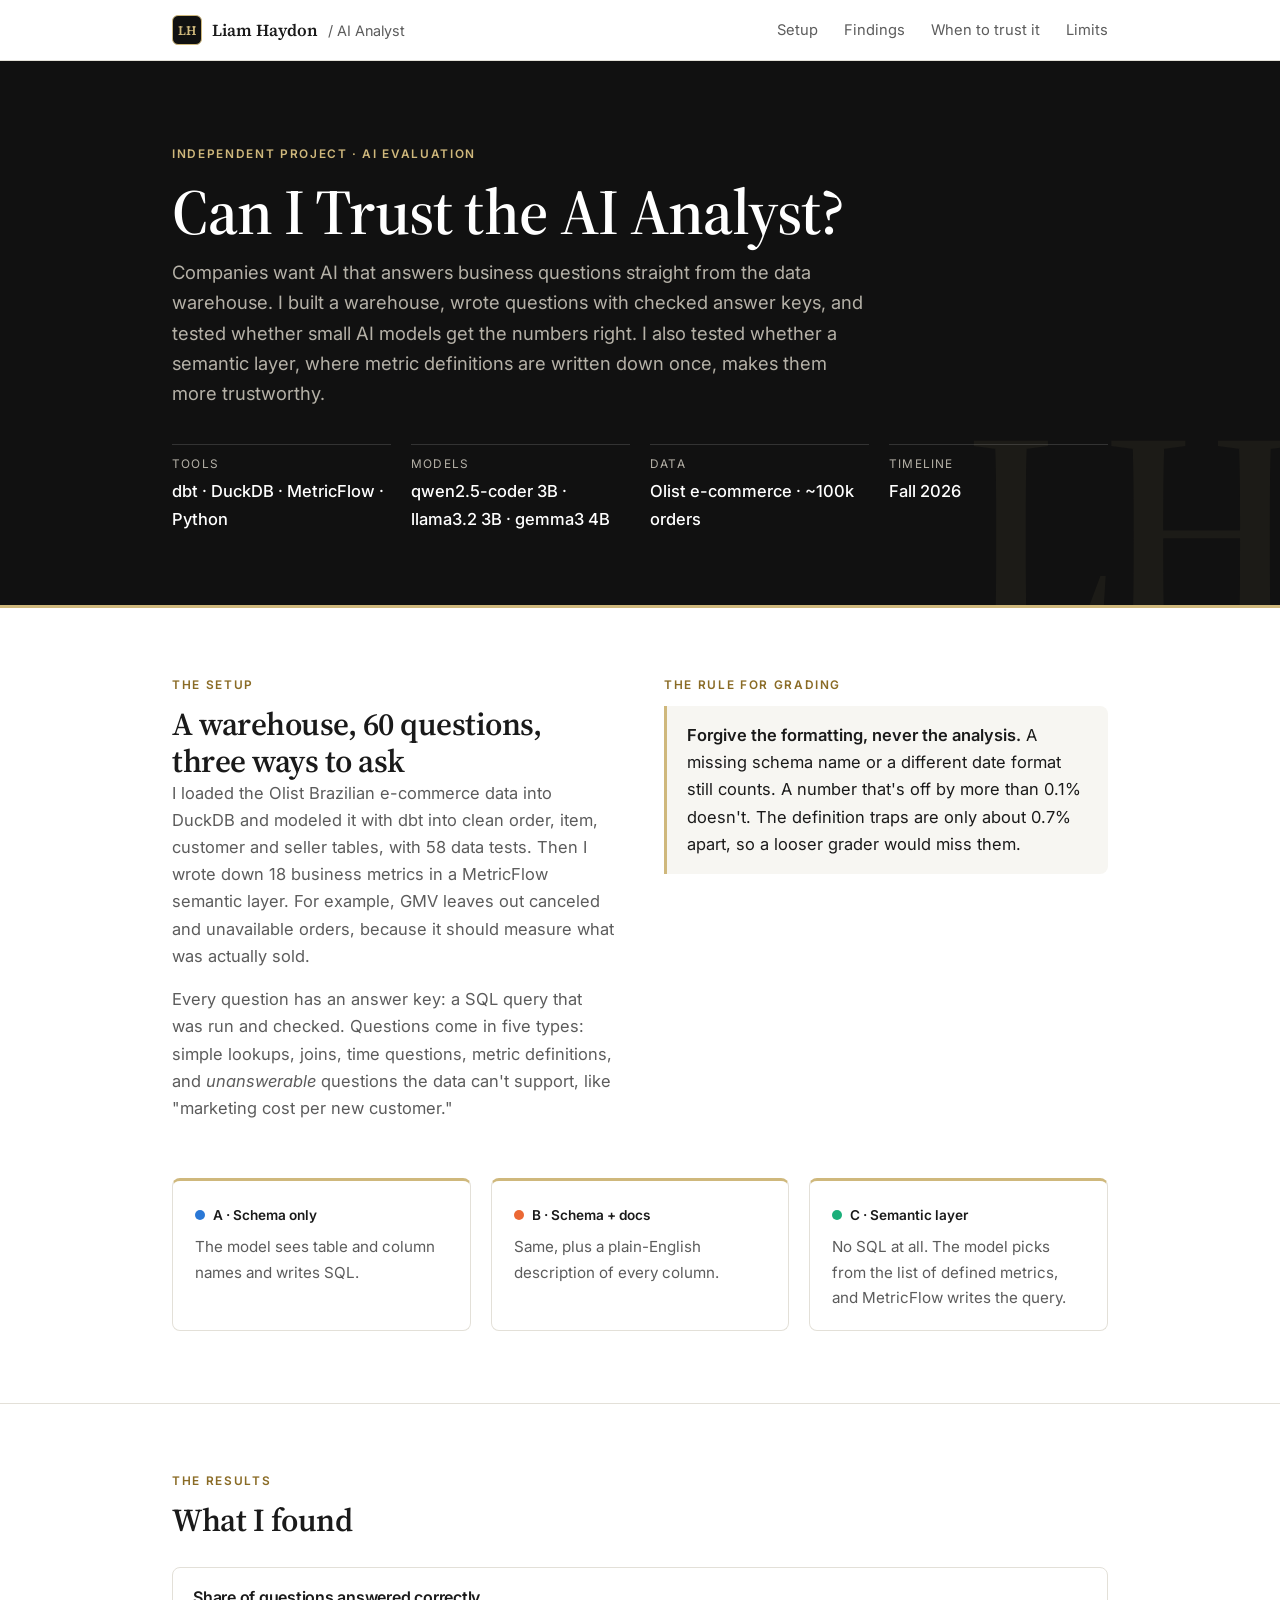
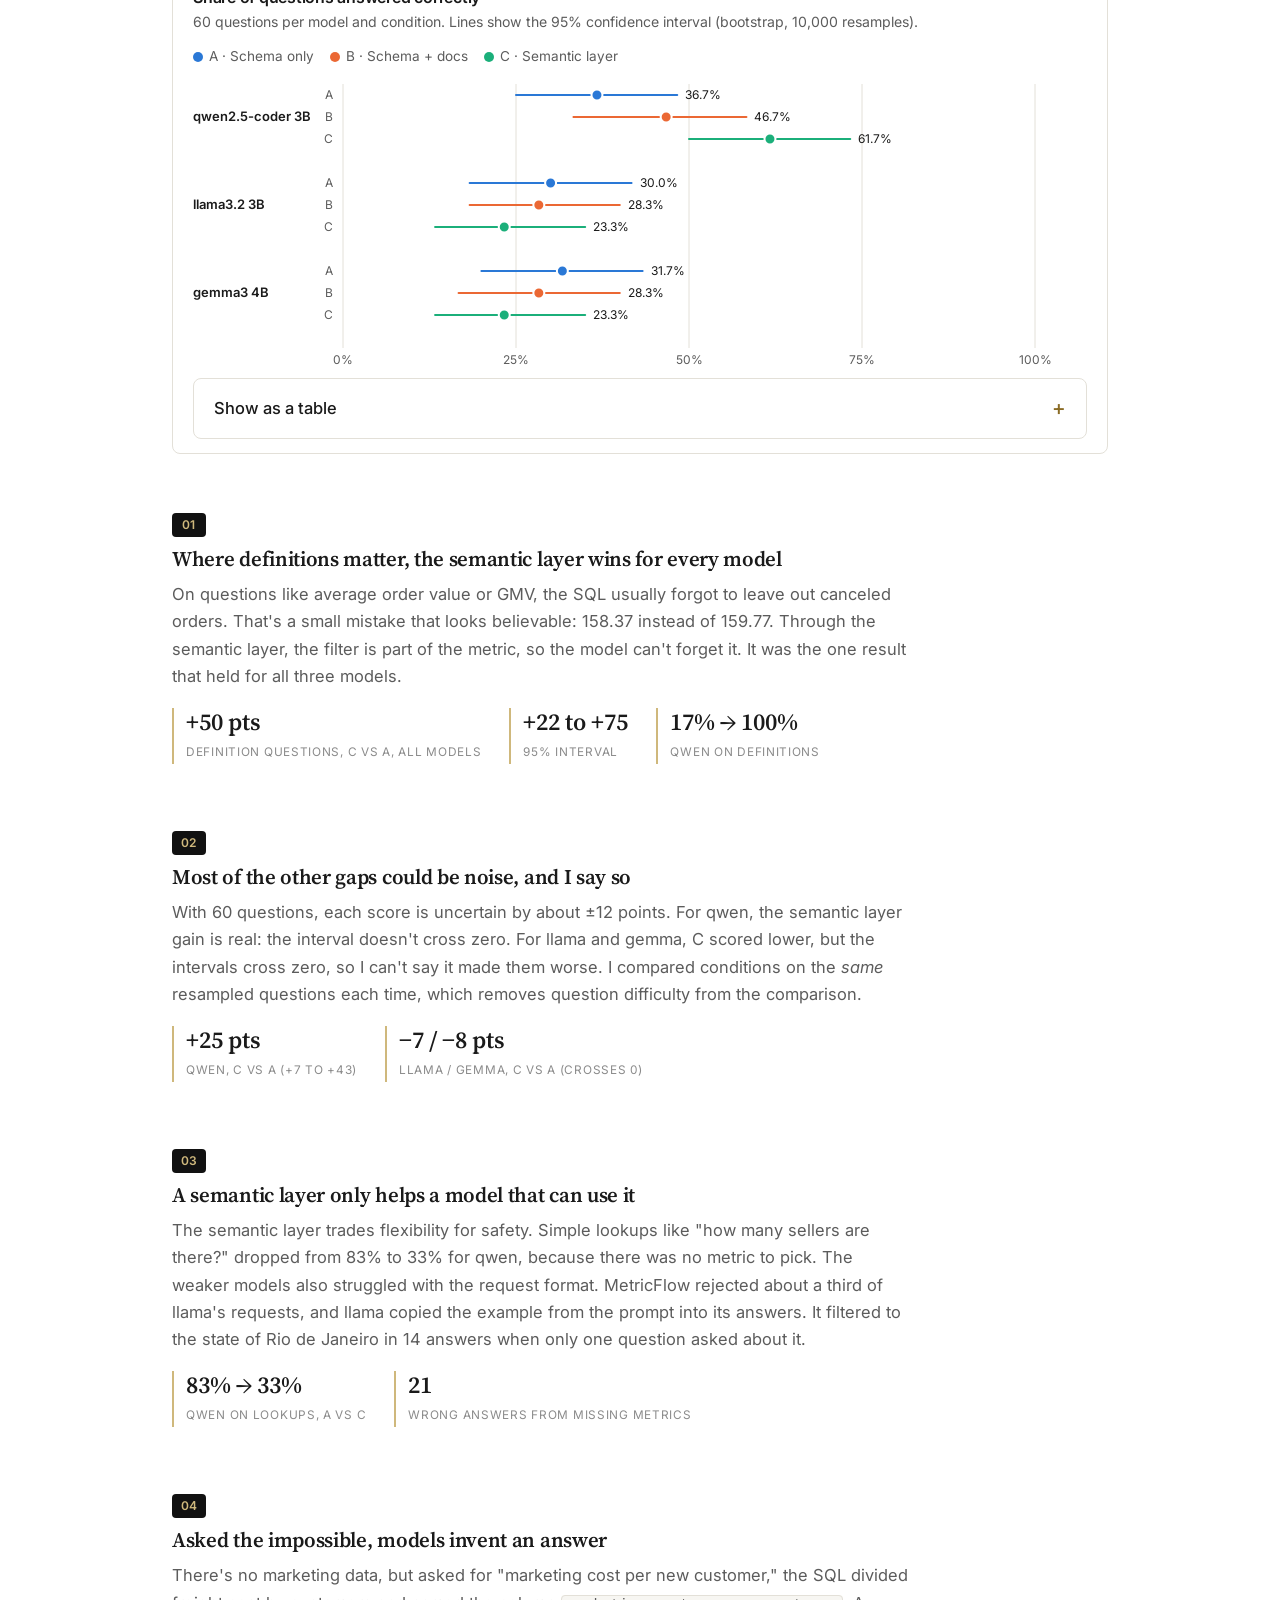
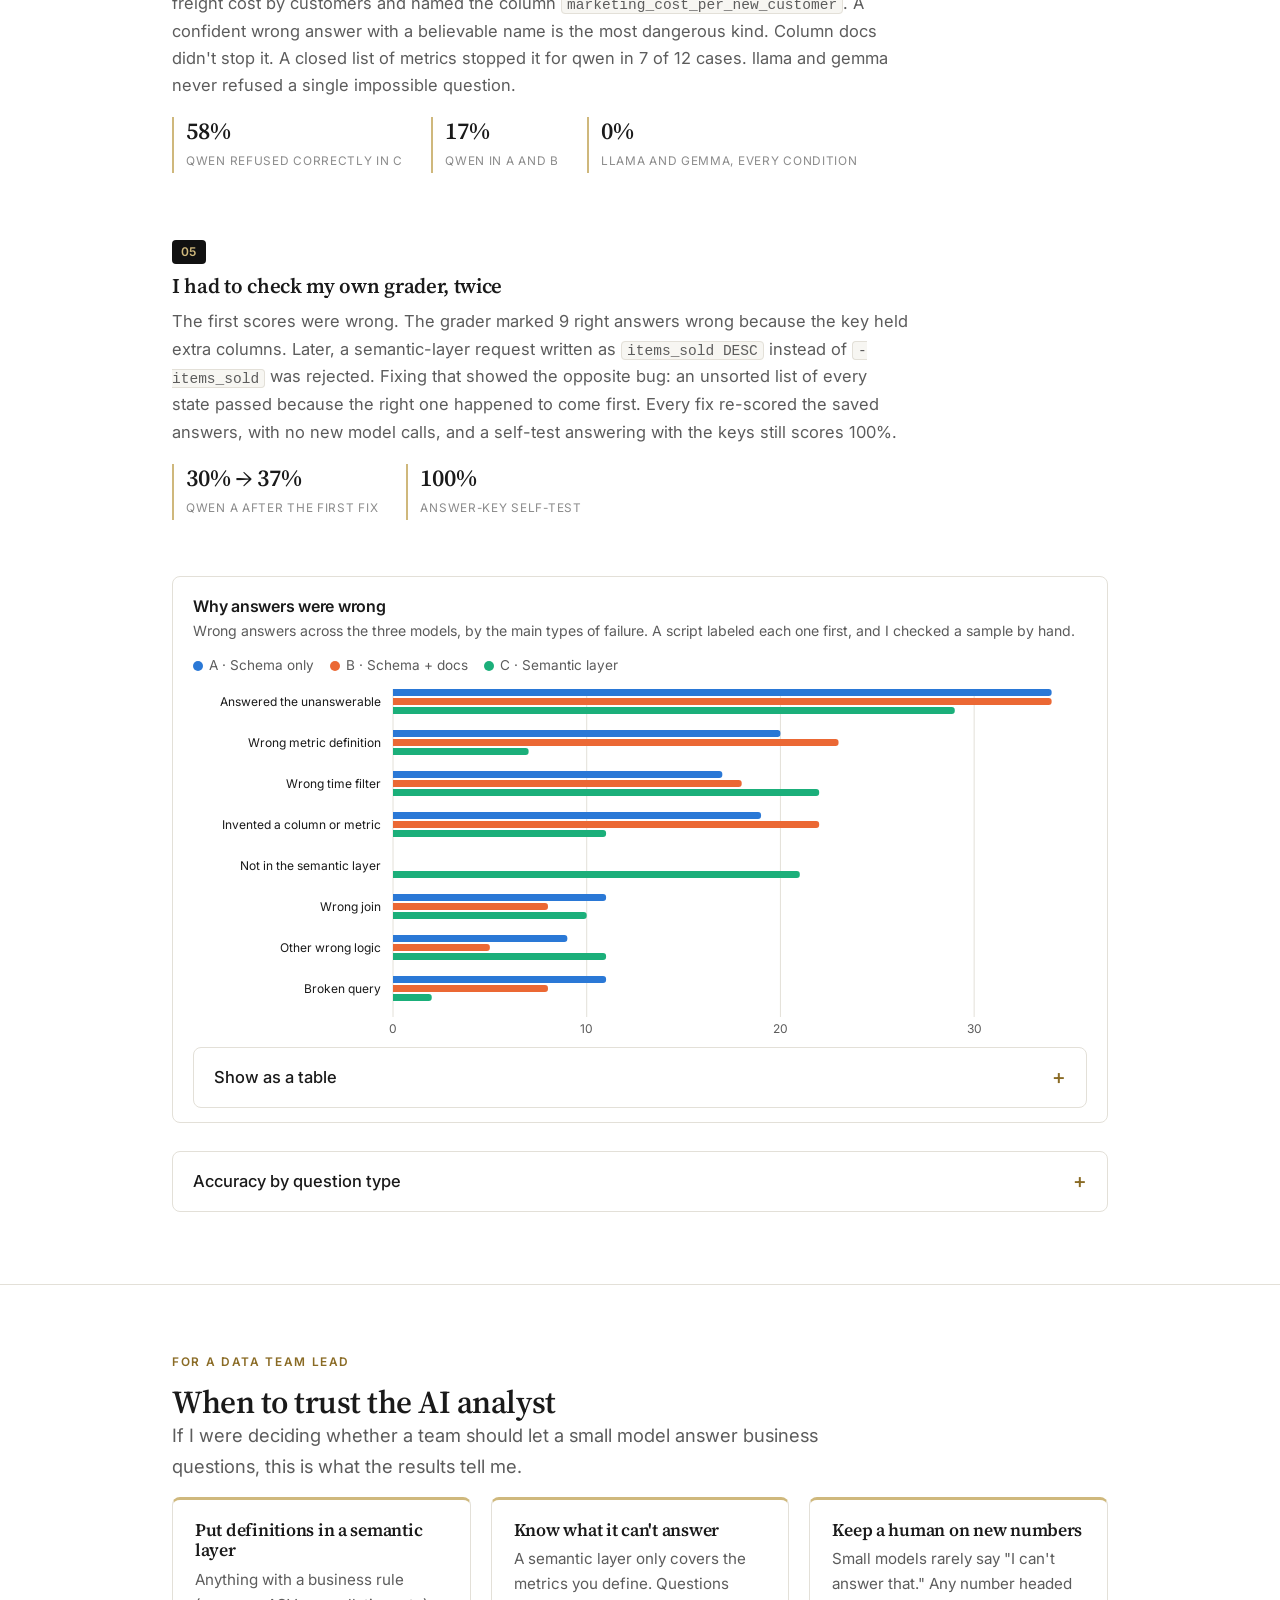
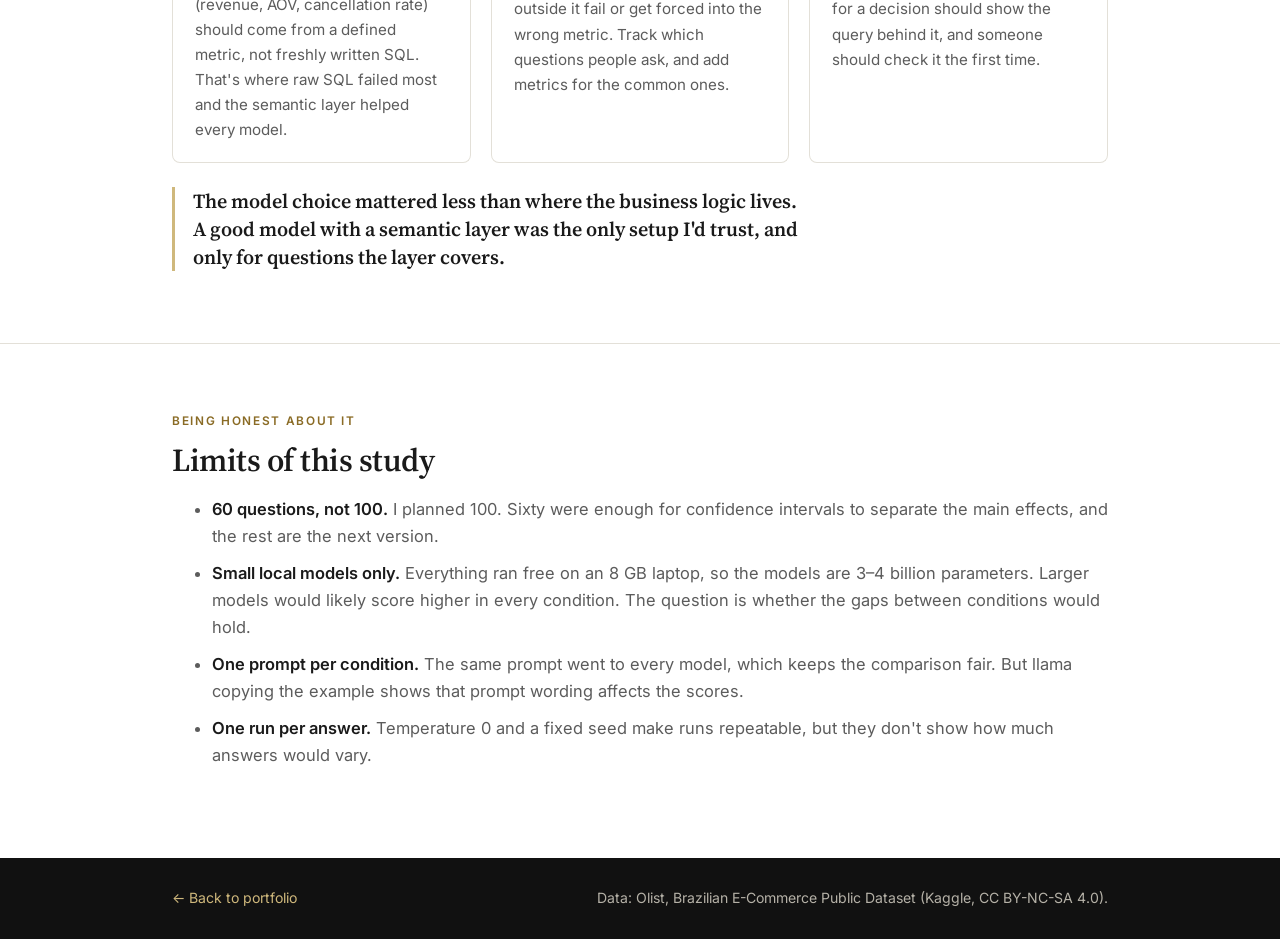
==== projects/ai-analyst-eval.html @ 42eec475 "Add AI analyst evaluation project page and homepage card Results page for the 'Can I Trust the AI An" ====
<!doctype html>
<html lang="en">
<head>
  <meta charset="utf-8">
  <meta name="viewport" content="width=device-width, initial-scale=1">
  <title>Can I Trust the AI Analyst? · Liam Haydon</title>
  <meta name="description" content="An evaluation of small AI models answering business questions with SQL, with and without a semantic layer, on a real e-commerce warehouse.">
  <link rel="preconnect" href="https://fonts.googleapis.com">
  <link rel="preconnect" href="https://fonts.gstatic.com" crossorigin>
  <link href="https://fonts.googleapis.com/css2?family=Inter:wght@400;500;600&family=Source+Serif+4:opsz,wght@8..60,600&display=swap" rel="stylesheet">
  <link rel="stylesheet" href="../assets/css/style.css?v=4">
  <style>
    /* Chart colors: one per condition, validated for colorblind separation in light and dark. */
    :root { --cA: #2a78d6; --cB: #eb6834; --cC: #1baf7a; --grid: #e3e0d8; }
    @media (prefers-color-scheme: dark) { :root:not([data-theme="light"]) { --cA: #3987e5; --cB: #d95926; --cC: #199e70; --grid: #2d2c29; } }
    :root[data-theme="dark"] { --cA: #3987e5; --cB: #d95926; --cC: #199e70; --grid: #2d2c29; }

    .conditions { display: grid; gap: 20px; margin-top: 8px; }
    @media (min-width: 760px) { .conditions { grid-template-columns: repeat(3, 1fr); } }
    .conditions .tag { display: inline-flex; align-items: center; gap: 8px; font-weight: 600; font-size: .85rem; margin-bottom: 8px; }
    .swatch { width: 10px; height: 10px; border-radius: 50%; display: inline-block; flex: none; }

    .chart-card { border: 1px solid var(--border); border-radius: var(--radius); padding: 20px 20px 14px; margin-top: 28px; position: relative; }
    .chart-card h3 { font-family: var(--sans); font-size: 1rem; font-weight: 600; margin-bottom: 4px; }
    .chart-card .sub { font-size: .88rem; color: var(--muted); margin: 0 0 12px; }
    .legend { display: flex; flex-wrap: wrap; gap: 16px; list-style: none; padding: 0; margin: 0 0 8px; font-size: .85rem; color: var(--muted); }
    .legend li { display: inline-flex; align-items: center; gap: 6px; }
    .chart svg { display: block; overflow: visible; max-width: 100%; }
    .chart text { font: 12px var(--sans); fill: var(--muted); }
    .chart .model { font-weight: 600; fill: var(--text); font-size: 13px; }
    .chart .val { fill: var(--text); font-size: 12px; }
    .tip {
      position: absolute; pointer-events: none; background: var(--band); color: var(--band-text);
      font-size: .82rem; padding: 8px 10px; border-radius: 6px; box-shadow: var(--shadow); opacity: 0;
      transition: opacity .1s ease; max-width: 240px; line-height: 1.4;
    }
    .tip b { color: var(--gold); font-weight: 600; }

    table.data { width: 100%; border-collapse: collapse; font-size: .9rem; margin: 6px 0 18px; }
    table.data th, table.data td { padding: 7px 8px; border-bottom: 1px solid var(--border); text-align: right; white-space: nowrap; }
    table.data th:first-child, table.data td:first-child { text-align: left; }
    table.data th { font-weight: 600; color: var(--muted); font-size: .78rem; text-transform: uppercase; letter-spacing: .06em; }
    .table-wrap { overflow-x: auto; }
    .hl { background: var(--accent-soft); font-weight: 600; }

    .quote { font: 600 1.25rem/1.4 var(--serif); color: var(--text); border-left: 3px solid var(--gold); padding-left: 18px; margin: 24px 0 0; max-width: 40rem; }
    .limits li { margin-bottom: .6rem; color: var(--muted); }
    .limits strong { color: var(--text); }
  </style>
</head>
<body>

<nav class="nav">
  <div class="container">
    <a class="brand" href="../index.html"><span class="mark">LH</span><span class="full">Liam Haydon</span><span class="muted"> / AI Analyst</span></a>
    <ul>
      <li class="hide-sm"><a class="link" href="#setup">Setup</a></li>
      <li><a class="link" href="#findings">Findings</a></li>
      <li><a class="link" href="#trust">When to trust it</a></li>
      <li class="hide-sm"><a class="link" href="#limits">Limits</a></li>
    </ul>
  </div>
</nav>

<header class="hero" data-mark="LH">
  <div class="container">
    <div class="eyebrow">Independent project · AI evaluation</div>
    <h1>Can I Trust the AI Analyst?</h1>
    <p class="lead">
      Companies want AI that answers business questions straight from the data warehouse. I built a warehouse,
      wrote questions with checked answer keys, and tested whether small AI models get the numbers right.
      I also tested whether a semantic layer, where metric definitions are written down once, makes them more trustworthy.
    </p>
    <dl class="meta">
      <div><dt>Tools</dt><dd>dbt · DuckDB · MetricFlow · Python</dd></div>
      <div><dt>Models</dt><dd>qwen2.5-coder 3B · llama3.2 3B · gemma3 4B</dd></div>
      <div><dt>Data</dt><dd>Olist e-commerce · ~100k orders</dd></div>
      <div><dt>Timeline</dt><dd>Fall 2026</dd></div>
    </dl>
  </div>
</header>

<section id="setup">
  <div class="container">
    <div class="split">
      <div>
        <div class="eyebrow">The setup</div>
        <h2>A warehouse, 60 questions, three ways to ask</h2>
        <p class="muted">
          I loaded the Olist Brazilian e-commerce data into DuckDB and modeled it with dbt into clean order, item, customer and seller tables,
          with 58 data tests. Then I wrote down 18 business metrics in a MetricFlow semantic layer. For example, GMV leaves out canceled
          and unavailable orders, because it should measure what was actually sold.
        </p>
        <p class="muted">
          Every question has an answer key: a SQL query that was run and checked. Questions come in five types: simple lookups, joins,
          time questions, metric definitions, and <em>unanswerable</em> questions the data can't support, like "marketing cost per new customer."
        </p>
      </div>
      <div>
        <div class="eyebrow">The rule for grading</div>
        <div class="scenario">
          <p><strong>Forgive the formatting, never the analysis.</strong> A missing schema name or a different date format still counts. A number that's off by more than 0.1% doesn't. The definition traps are only about 0.7% apart, so a looser grader would miss them.</p>
        </div>
      </div>
    </div>

    <div class="conditions" style="margin-top:40px">
      <div class="card"><div class="body">
        <span class="tag"><span class="swatch" style="background:var(--cA)"></span>A · Schema only</span>
        <p class="muted">The model sees table and column names and writes SQL.</p>
      </div></div>
      <div class="card"><div class="body">
        <span class="tag"><span class="swatch" style="background:var(--cB)"></span>B · Schema + docs</span>
        <p class="muted">Same, plus a plain-English description of every column.</p>
      </div></div>
      <div class="card"><div class="body">
        <span class="tag"><span class="swatch" style="background:var(--cC)"></span>C · Semantic layer</span>
        <p class="muted">No SQL at all. The model picks from the list of defined metrics, and MetricFlow writes the query.</p>
      </div></div>
    </div>
  </div>
</section>

<section id="findings">
  <div class="container">
    <div class="eyebrow">The results</div>
    <h2>What I found</h2>

    <div class="chart-card" id="acc-card">
      <h3>Share of questions answered correctly</h3>
      <p class="sub">60 questions per model and condition. Lines show the 95% confidence interval (bootstrap, 10,000 resamples).</p>
      <ul class="legend">
        <li><span class="swatch" style="background:var(--cA)"></span>A · Schema only</li>
        <li><span class="swatch" style="background:var(--cB)"></span>B · Schema + docs</li>
        <li><span class="swatch" style="background:var(--cC)"></span>C · Semantic layer</li>
      </ul>
      <div class="chart" id="acc-chart" role="img" aria-label="Accuracy with confidence intervals for three models and three conditions. qwen improves from 37% to 47% to 62%; llama and gemma score between 23% and 32% in every condition."></div>
      <div class="tip" id="tip"></div>
      <details class="code-card" style="margin-top:10px">
        <summary>Show as a table</summary>
        <div class="table-wrap">
          <table class="data">
            <thead><tr><th>Model</th><th>A · Schema</th><th>B · + Docs</th><th>C · Semantic</th></tr></thead>
            <tbody>
              <tr><td>qwen2.5-coder 3B</td><td>36.7% (25–48)</td><td>46.7% (33–58)</td><td>61.7% (50–73)</td></tr>
              <tr><td>llama3.2 3B</td><td>30.0% (18–42)</td><td>28.3% (18–40)</td><td>23.3% (13–35)</td></tr>
              <tr><td>gemma3 4B</td><td>31.7% (20–43)</td><td>28.3% (17–40)</td><td>23.3% (13–35)</td></tr>
            </tbody>
          </table>
        </div>
      </details>
    </div>

    <div class="findings" style="margin-top:56px">
      <article class="finding">
        <div>
          <span class="q-num">01</span>
          <h3>Where definitions matter, the semantic layer wins for every model</h3>
          <p>On questions like average order value or GMV, the SQL usually forgot to leave out canceled orders. That's a small mistake that looks believable: 158.37 instead of 159.77. Through the semantic layer, the filter is part of the metric, so the model can't forget it. It was the one result that held for all three models.</p>
          <div class="stat">
            <div><b>+50 pts</b><span>Definition questions, C vs A, all models</span></div>
            <div><b>+22 to +75</b><span>95% interval</span></div>
            <div><b>17% → 100%</b><span>qwen on definitions</span></div>
          </div>
        </div>
      </article>

      <article class="finding">
        <div>
          <span class="q-num">02</span>
          <h3>Most of the other gaps could be noise, and I say so</h3>
          <p>With 60 questions, each score is uncertain by about ±12 points. For qwen, the semantic layer gain is real: the interval doesn't cross zero. For llama and gemma, C scored lower, but the intervals cross zero, so I can't say it made them worse. I compared conditions on the <em>same</em> resampled questions each time, which removes question difficulty from the comparison.</p>
          <div class="stat">
            <div><b>+25 pts</b><span>qwen, C vs A (+7 to +43)</span></div>
            <div><b>−7 / −8 pts</b><span>llama / gemma, C vs A (crosses 0)</span></div>
          </div>
        </div>
      </article>

      <article class="finding">
        <div>
          <span class="q-num">03</span>
          <h3>A semantic layer only helps a model that can use it</h3>
          <p>The semantic layer trades flexibility for safety. Simple lookups like "how many sellers are there?" dropped from 83% to 33% for qwen, because there was no metric to pick. The weaker models also struggled with the request format. MetricFlow rejected about a third of llama's requests, and llama copied the example from the prompt into its answers. It filtered to the state of Rio de Janeiro in 14 answers when only one question asked about it.</p>
          <div class="stat">
            <div><b>83% → 33%</b><span>qwen on lookups, A vs C</span></div>
            <div><b>21</b><span>Wrong answers from missing metrics</span></div>
          </div>
        </div>
      </article>

      <article class="finding">
        <div>
          <span class="q-num">04</span>
          <h3>Asked the impossible, models invent an answer</h3>
          <p>There's no marketing data, but asked for "marketing cost per new customer," the SQL divided freight cost by customers and named the column <code>marketing_cost_per_new_customer</code>. A confident wrong answer with a believable name is the most dangerous kind. Column docs didn't stop it. A closed list of metrics stopped it for qwen in 7 of 12 cases. llama and gemma never refused a single impossible question.</p>
          <div class="stat">
            <div><b>58%</b><span>qwen refused correctly in C</span></div>
            <div><b>17%</b><span>qwen in A and B</span></div>
            <div><b>0%</b><span>llama and gemma, every condition</span></div>
          </div>
        </div>
      </article>

      <article class="finding">
        <div>
          <span class="q-num">05</span>
          <h3>I had to check my own grader, twice</h3>
          <p>The first scores were wrong. The grader marked 9 right answers wrong because the key held extra columns. Later, a semantic-layer request written as <code>items_sold DESC</code> instead of <code>-items_sold</code> was rejected. Fixing that showed the opposite bug: an unsorted list of every state passed because the right one happened to come first. Every fix re-scored the saved answers, with no new model calls, and a self-test answering with the keys still scores 100%.</p>
          <div class="stat">
            <div><b>30% → 37%</b><span>qwen A after the first fix</span></div>
            <div><b>100%</b><span>Answer-key self-test</span></div>
          </div>
        </div>
      </article>
    </div>

    <div class="chart-card" id="fail-card" style="margin-top:56px">
      <h3>Why answers were wrong</h3>
      <p class="sub">Wrong answers across the three models, by the main types of failure. A script labeled each one first, and I checked a sample by hand.</p>
      <ul class="legend">
        <li><span class="swatch" style="background:var(--cA)"></span>A · Schema only</li>
        <li><span class="swatch" style="background:var(--cB)"></span>B · Schema + docs</li>
        <li><span class="swatch" style="background:var(--cC)"></span>C · Semantic layer</li>
      </ul>
      <div class="chart" id="fail-chart" role="img" aria-label="Wrong answers by failure type. SQL conditions fail most on wrong metric definitions and invented column names; the semantic layer fails on missing metrics and time filters."></div>
      <details class="code-card" style="margin-top:10px">
        <summary>Show as a table</summary>
        <div class="table-wrap"><table class="data" id="fail-table"></table></div>
      </details>
    </div>

    <details class="code-card" style="margin-top:28px">
      <summary>Accuracy by question type</summary>
      <div class="table-wrap">
        <table class="data">
          <thead><tr><th>Type (12 each)</th><th>qwen A / B / C</th><th>llama A / B / C</th><th>gemma A / B / C</th></tr></thead>
          <tbody>
            <tr><td>Definition</td><td class="hl">17 / 25 / 100</td><td class="hl">33 / 25 / 58</td><td class="hl">17 / 8 / 58</td></tr>
            <tr><td>Join</td><td>25 / 42 / 67</td><td>25 / 17 / 8</td><td>33 / 33 / 17</td></tr>
            <tr><td>Lookup</td><td>83 / 100 / 33</td><td>58 / 67 / 17</td><td>75 / 67 / 25</td></tr>
            <tr><td>Time</td><td>42 / 50 / 50</td><td>33 / 33 / 33</td><td>33 / 33 / 17</td></tr>
            <tr><td>Unanswerable</td><td>17 / 17 / 58</td><td>0 / 0 / 0</td><td>0 / 0 / 0</td></tr>
          </tbody>
        </table>
      </div>
      <p class="muted" style="font-size:.88rem">Percent correct. With 12 questions per cell, single cells are rough; read them for patterns, not exact values.</p>
    </details>
  </div>
</section>

<section id="trust">
  <div class="container">
    <div class="eyebrow">For a data team lead</div>
    <h2>When to trust the AI analyst</h2>
    <p class="lead">If I were deciding whether a team should let a small model answer business questions, this is what the results tell me.</p>
    <div class="verdict">
      <div class="card"><div class="body">
        <h3>Put definitions in a semantic layer</h3>
        <p class="muted">Anything with a business rule (revenue, AOV, cancellation rate) should come from a defined metric, not freshly written SQL. That's where raw SQL failed most and the semantic layer helped every model.</p>
      </div></div>
      <div class="card"><div class="body">
        <h3>Know what it can't answer</h3>
        <p class="muted">A semantic layer only covers the metrics you define. Questions outside it fail or get forced into the wrong metric. Track which questions people ask, and add metrics for the common ones.</p>
      </div></div>
      <div class="card"><div class="body">
        <h3>Keep a human on new numbers</h3>
        <p class="muted">Small models rarely say "I can't answer that." Any number headed for a decision should show the query behind it, and someone should check it the first time.</p>
      </div></div>
    </div>
    <p class="quote">The model choice mattered less than where the business logic lives. A good model with a semantic layer was the only setup I'd trust, and only for questions the layer covers.</p>
  </div>
</section>

<section id="limits">
  <div class="container">
    <div class="eyebrow">Being honest about it</div>
    <h2>Limits of this study</h2>
    <ul class="limits">
      <li><strong>60 questions, not 100.</strong> I planned 100. Sixty were enough for confidence intervals to separate the main effects, and the rest are the next version.</li>
      <li><strong>Small local models only.</strong> Everything ran free on an 8 GB laptop, so the models are 3–4 billion parameters. Larger models would likely score higher in every condition. The question is whether the gaps between conditions would hold.</li>
      <li><strong>One prompt per condition.</strong> The same prompt went to every model, which keeps the comparison fair. But llama copying the example shows that prompt wording affects the scores.</li>
      <li><strong>One run per answer.</strong> Temperature 0 and a fixed seed make runs repeatable, but they don't show how much answers would vary.</li>
    </ul>
  </div>
</section>

<footer>
  <div class="container">
    <a href="../index.html">← Back to portfolio</a>
    <span>Data: Olist, Brazilian E-Commerce Public Dataset (Kaggle, CC BY-NC-SA 4.0).</span>
  </div>
</footer>

<script>
(function () {
  var COND = ["A", "B", "C"];
  var NAMES = { A: "A · Schema only", B: "B · Schema + docs", C: "C · Semantic layer" };
  var COLOR = { A: "var(--cA)", B: "var(--cB)", C: "var(--cC)" };
  var NS = "http://www.w3.org/2000/svg";
  var tip = document.getElementById("tip");

  function el(name, attrs, parent, text) {
    var e = document.createElementNS(NS, name);
    for (var k in attrs) e.setAttribute(k, attrs[k]);
    if (text != null) e.textContent = text;
    if (parent) parent.appendChild(e);
    return e;
  }
  function showTip(card, evt, html) {
    var r = card.getBoundingClientRect();
    tip.innerHTML = html;
    if (tip.parentNode !== card) card.appendChild(tip);
    var x = evt.clientX - r.left + 14, y = evt.clientY - r.top + 14;
    tip.style.left = Math.min(x, r.width - 250) + "px";
    tip.style.top = y + "px";
    tip.style.opacity = 1;
  }
  function hideTip() { tip.style.opacity = 0; }

  // ---------- Accuracy with confidence intervals ----------
  var acc = [
    { model: "qwen2.5-coder 3B", A: [36.7, 25.0, 48.3, 22], B: [46.7, 33.3, 58.3, 28], C: [61.7, 50.0, 73.3, 37] },
    { model: "llama3.2 3B",      A: [30.0, 18.3, 41.7, 18], B: [28.3, 18.3, 40.0, 17], C: [23.3, 13.3, 35.0, 14] },
    { model: "gemma3 4B",        A: [31.7, 20.0, 43.3, 19], B: [28.3, 16.7, 40.0, 17], C: [23.3, 13.3, 35.0, 14] }
  ];
  // ---------- Failure types (all three models) ----------
  var fail = [
    ["Answered the unanswerable", 34, 34, 29],
    ["Wrong metric definition", 20, 23, 7],
    ["Wrong time filter", 17, 18, 22],
    ["Invented a column or metric", 19, 22, 11],
    ["Not in the semantic layer", 0, 0, 21],
    ["Wrong join", 11, 8, 10],
    ["Other wrong logic", 9, 5, 11],
    ["Broken query", 11, 8, 2]
  ];

  // Charts are drawn at the real container width, so text stays readable on a phone.
  function drawAcc() {
    var card = document.getElementById("acc-card"), box = document.getElementById("acc-chart");
    box.innerHTML = "";
    var W = Math.max(280, box.clientWidth), narrow = W < 560;
    var L = narrow ? 22 : 150, R = 52, rowH = 22, head = narrow ? 22 : 0, groupGap = narrow ? 14 : 22, top = 8;
    var H = top + acc.length * (head + 3 * rowH + groupGap) + 20;
    var svg = el("svg", { viewBox: "0 0 " + W + " " + H, width: W, height: H }, box);
    var x = function (v) { return L + (W - L - R) * v / 100; };
    [0, 25, 50, 75, 100].forEach(function (t) {
      el("line", { x1: x(t), x2: x(t), y1: top, y2: H - 20, stroke: "var(--grid)", "stroke-width": 1 }, svg);
      el("text", { x: x(t), y: H - 4, "text-anchor": "middle" }, svg, t + "%");
    });
    acc.forEach(function (g, gi) {
      var y0 = top + gi * (head + 3 * rowH + groupGap);
      if (narrow) el("text", { x: 0, y: y0 + 14, class: "model" }, svg, g.model);
      else el("text", { x: 0, y: y0 + rowH * 1.5 + 4, class: "model" }, svg, g.model);
      COND.forEach(function (c, ci) {
        var d = g[c], y = y0 + head + ci * rowH + rowH / 2;
        el("text", { x: L - 10, y: y + 4, "text-anchor": "end" }, svg, c);
        el("line", { x1: x(d[1]), x2: x(d[2]), y1: y, y2: y, stroke: COLOR[c], "stroke-width": 2, "stroke-linecap": "round" }, svg);
        el("circle", { cx: x(d[0]), cy: y, r: 5.5, fill: COLOR[c], stroke: "var(--bg)", "stroke-width": 2 }, svg);
        el("text", { x: x(d[2]) + 8, y: y + 4, class: "val" }, svg, d[0].toFixed(1) + "%");
        var hit = el("rect", { x: 0, y: y - rowH / 2, width: W, height: rowH, fill: "transparent" }, svg);
        hit.addEventListener("mousemove", function (e) {
          showTip(card, e, "<b>" + g.model + "</b><br>" + NAMES[c] + "<br>" + d[3] + " of 60 correct · " + d[0].toFixed(1) +
            "%<br>95% interval " + d[1].toFixed(1) + "–" + d[2].toFixed(1) + "%");
        });
        hit.addEventListener("mouseleave", hideTip);
      });
    });
  }

  function drawFail() {
    var card = document.getElementById("fail-card"), box = document.getElementById("fail-chart");
    box.innerHTML = "";
    var W = Math.max(280, box.clientWidth), narrow = W < 560;
    var L = narrow ? 0 : 200, R = 16, bar = 7, gap = 2, head = narrow ? 20 : 0, groupGap = 16, top = 4, max = 35;
    var groupH = 3 * bar + 2 * gap;
    var H = top + fail.length * (head + groupH + groupGap) + 20;
    var svg = el("svg", { viewBox: "0 0 " + W + " " + H, width: W, height: H }, box);
    var x = function (v) { return L + (W - L - R) * v / max; };
    [0, 10, 20, 30].forEach(function (t) {
      el("line", { x1: x(t), x2: x(t), y1: top + head, y2: H - 20, stroke: "var(--grid)", "stroke-width": 1 }, svg);
      el("text", { x: x(t), y: H - 4, "text-anchor": t === 0 && narrow ? "start" : "middle" }, svg, t);
    });
    fail.forEach(function (f, i) {
      var y0 = top + i * (head + groupH + groupGap);
      if (narrow) el("text", { x: 0, y: y0 + 13, class: "val" }, svg, f[0]);
      else el("text", { x: L - 12, y: y0 + groupH / 2 + 4, "text-anchor": "end", class: "val" }, svg, f[0]);
      COND.forEach(function (c, ci) {
        var v = f[ci + 1], y = y0 + head + ci * (bar + gap);
        if (v > 0) {
          var w = Math.max(x(v) - L, 3);
          el("path", { d: "M" + L + "," + y + "h" + (w - 3) + "a3,3 0 0 1 3,3v" + (bar - 6) + "a3,3 0 0 1 -3,3h-" + (w - 3) + "z", fill: COLOR[c] }, svg);
        }
        var hit = el("rect", { x: L, y: y - 1, width: W - L - R, height: bar + 2, fill: "transparent" }, svg);
        hit.addEventListener("mousemove", function (e) {
          showTip(card, e, "<b>" + f[0] + "</b><br>" + NAMES[c] + ": " + v + " wrong answers");
        });
        hit.addEventListener("mouseleave", hideTip);
      });
    });
  }

  drawAcc(); drawFail();
  var lastW = window.innerWidth;
  window.addEventListener("resize", function () {
    if (window.innerWidth === lastW) return;
    lastW = window.innerWidth; drawAcc(); drawFail();
  });

  (function () {
    var t = document.getElementById("fail-table");
    t.innerHTML = "<thead><tr><th>Failure type</th><th>A</th><th>B</th><th>C</th></tr></thead><tbody>" +
      fail.map(function (f) { return "<tr><td>" + f[0] + "</td><td>" + f[1] + "</td><td>" + f[2] + "</td><td>" + f[3] + "</td></tr>"; }).join("") +
      "</tbody>";
  })();
})();
</script>
</body>
</html>
---- assets/css/style.css ----
/* ==========================================================================
   Liam Haydon · Portfolio
   Professional and minimal, with black bands and CU gold accents.
   ========================================================================== */

/* ---------- Tokens ---------- */
:root {
  --bg: #ffffff;
  --surface: #f7f6f2;
  --text: #1a1a1a;
  --muted: #5c5c5c;
  --faint: #8b8b8b;
  --border: #e3e0d8;
  --accent: #8a6b25;          /* CU gold, darkened for text on white */
  --gold: #cfb87c;            /* true CU gold, for use on black */
  --accent-soft: #f4eedd;
  --band: #111111;            /* black hero / contact / footer */
  --band-text: #f5f3ee;
  --band-muted: #b5b1a7;
  --band-line: rgba(255, 255, 255, .14);
  --code-bg: #16181d;
  --shadow: 0 10px 30px -12px rgba(0, 0, 0, .18);
  --serif: "Source Serif 4", Georgia, "Times New Roman", serif;
  --sans: "Inter", system-ui, -apple-system, "Segoe UI", sans-serif;
  --mono: ui-monospace, SFMono-Regular, Menlo, Consolas, monospace;
  --max: 1000px;
  --radius: 8px;
}
@media (prefers-color-scheme: dark) {
  :root:not([data-theme="light"]) {
    --bg: #141414;
    --surface: #1c1c1c;
    --text: #ebe8e1;
    --muted: #a8a49c;
    --faint: #7d7a74;
    --border: #2d2c29;
    --accent: #cfb87c;
    --accent-soft: #2a2518;
    --band: #0a0a0a;
    --code-bg: #0d0e11;
    --shadow: 0 10px 30px -12px rgba(0, 0, 0, .6);
  }
}
:root[data-theme="dark"] {
  --bg: #141414;
  --surface: #1c1c1c;
  --text: #ebe8e1;
  --muted: #a8a49c;
  --faint: #7d7a74;
  --border: #2d2c29;
  --accent: #cfb87c;
  --accent-soft: #2a2518;
  --band: #0a0a0a;
  --code-bg: #0d0e11;
  --shadow: 0 10px 30px -12px rgba(0, 0, 0, .6);
}

/* ---------- Base ---------- */
*, *::before, *::after { box-sizing: border-box; }
html { scroll-behavior: smooth; }
@media (prefers-reduced-motion: reduce) { html { scroll-behavior: auto; } * { transition: none !important; } }
body {
  margin: 0;
  background: var(--bg);
  color: var(--text);
  font: 400 16.5px/1.65 var(--sans);
  -webkit-font-smoothing: antialiased;
}
img { max-width: 100%; height: auto; display: block; }
a { color: var(--accent); text-decoration: none; }
a:hover { text-decoration: underline; text-underline-offset: 3px; }
h1, h2, h3 { font-family: var(--serif); font-weight: 600; color: var(--text); line-height: 1.15; letter-spacing: -0.015em; margin: 0; }
h1 { font-size: clamp(2.6rem, 7vw, 4rem); }
h2 { font-size: clamp(1.6rem, 3vw, 2rem); }
h3 { font-size: 1.2rem; }
p { margin: 0 0 1rem; }
strong { font-weight: 600; }
code { font-family: var(--mono); font-size: .88em; }
:not(pre) > code { background: var(--surface); border: 1px solid var(--border); padding: .05em .35em; border-radius: 4px; }
::selection { background: var(--gold); color: #111; }

.container { max-width: var(--max); margin: 0 auto; padding: 0 20px; }
@media (min-width: 720px) { .container { padding: 0 32px; } }

section { padding: 72px 0; scroll-margin-top: 60px; }
section + section { border-top: 1px solid var(--border); }

.eyebrow {
  font: 600 .74rem/1 var(--sans); letter-spacing: .14em; text-transform: uppercase;
  color: var(--accent); margin-bottom: .9rem;
}
.lead { font-size: 1.15rem; color: var(--muted); max-width: 44rem; }
.muted { color: var(--muted); }

/* Numbered section heading:  01  Projects ───────── */
.sec-head { display: flex; align-items: baseline; gap: 14px; margin-bottom: 2rem; }
.sec-head .num { font: 600 .9rem var(--sans); color: var(--accent); letter-spacing: .06em; }
.sec-head::after { content: ""; flex: 1; height: 1px; background: var(--border); transform: translateY(-6px); }
.sec-head h2 { white-space: nowrap; }

/* ---------- Top nav ---------- */
.nav {
  position: sticky; top: 0; z-index: 10;
  background: color-mix(in srgb, var(--bg) 92%, transparent);
  backdrop-filter: blur(8px);
  border-bottom: 1px solid var(--border);
}
.nav .container { display: flex; align-items: center; justify-content: space-between; height: 60px; gap: 16px; }
.brand { display: inline-flex; align-items: center; gap: 10px; font: 600 1.05rem var(--serif); color: var(--text); }
.brand:hover { text-decoration: none; }
.brand .mark {
  display: inline-grid; place-items: center; width: 30px; height: 30px; border-radius: 6px;
  background: var(--band); color: var(--gold); font: 600 .8rem var(--serif); letter-spacing: .02em;
  border: 1px solid var(--gold);
}
.brand .muted { font-family: var(--sans); font-weight: 400; font-size: .9rem; }
.nav ul { display: flex; gap: 26px; list-style: none; margin: 0; padding: 0; }
.nav a.link { color: var(--muted); font-size: .92rem; position: relative; }
.nav a.link:hover { color: var(--text); text-decoration: none; }
.nav a.link::after {
  content: ""; position: absolute; left: 0; right: 0; bottom: -6px; height: 2px;
  background: var(--gold); transform: scaleX(0); transition: transform .2s ease;
}
.nav a.link:hover::after { transform: scaleX(1); }
@media (max-width: 600px) { .nav ul { gap: 16px; } .nav .hide-sm, .brand .muted, .brand .full { display: none; } }

/* ---------- Black bands (hero, contact, footer) ---------- */
.hero, .band {
  background: var(--band); color: var(--band-text);
  border-bottom: 3px solid var(--gold);
}
.hero h1, .hero h2, .hero h3, .band h1, .band h2, .band h3 { color: #fff; }
.hero .eyebrow, .band .eyebrow { color: var(--gold); }
.hero .lead, .band .lead { color: var(--band-muted); }
.hero a:not(.btn), .band a:not(.btn) { color: var(--gold); }

.hero { padding: 88px 0 72px; position: relative; overflow: hidden; }
.hero::before {               /* faint oversized monogram, personal touch */
  content: attr(data-mark); position: absolute; right: -10px; bottom: -70px;
  font: 600 18rem/1 var(--serif); color: rgba(207, 184, 124, .06); pointer-events: none; letter-spacing: -0.04em;
}
.hero .container { position: relative; }
.hero h1 { margin-bottom: .5rem; }
.hero .rule { width: 56px; height: 3px; background: var(--gold); border: 0; margin: 0 0 1.2rem; }
.hero .role { font-size: 1.12rem; color: var(--band-text); margin: 0 0 1rem; }
.hero .role .sep { color: var(--gold); margin: 0 .4em; }
.hero .lead { margin-bottom: 0; }

/* Icon buttons */
.links { display: flex; flex-wrap: wrap; gap: 10px; margin-top: 1.8rem; padding: 0; list-style: none; }
.btn {
  display: inline-flex; align-items: center; gap: 8px;
  padding: 9px 16px; border-radius: var(--radius); font-size: .92rem; font-weight: 500;
  border: 1px solid var(--border); color: var(--text); background: transparent;
  transition: border-color .15s ease, background .15s ease, color .15s ease, transform .15s ease;
}
.btn svg { width: 16px; height: 16px; flex: none; }
.btn:hover { text-decoration: none; border-color: var(--accent); color: var(--accent); transform: translateY(-1px); }
.hero .btn, .band .btn { border-color: var(--band-line); color: var(--band-text); }
.hero .btn:hover, .band .btn:hover { border-color: var(--gold); color: var(--gold); }
.btn.gold, .hero .btn.gold, .band .btn.gold { background: var(--gold); border-color: var(--gold); color: #111; }
.btn.gold:hover { background: #dcc790; color: #111; }

.hero .meta div { border-top-color: var(--band-line); }
.hero .meta dt { color: var(--band-muted); }
.hero .meta dd { color: #fff; }

/* Case-study facts row */
.meta { display: grid; gap: 20px; margin: 2.2rem 0 0; grid-template-columns: repeat(2, 1fr); }
@media (min-width: 760px) { .meta { grid-template-columns: repeat(4, 1fr); } }
.meta div { border-top: 1px solid var(--border); padding-top: 10px; }
.meta dt { font-size: .74rem; text-transform: uppercase; letter-spacing: .1em; color: var(--faint); }
.meta dd { margin: 4px 0 0; font-weight: 500; }

/* ---------- Home: projects grid ---------- */
.projects { display: grid; gap: 24px; }
@media (min-width: 720px) { .projects { grid-template-columns: 1fr 1fr; } }
.project {
  display: flex; flex-direction: column; color: inherit; position: relative;
  border: 1px solid var(--border); border-radius: var(--radius); overflow: hidden; background: var(--bg);
  transition: transform .2s ease, box-shadow .2s ease, border-color .2s ease;
}
.project::before {
  content: ""; position: absolute; inset: 0 0 auto 0; height: 3px; background: var(--gold);
  transform: scaleX(0); transform-origin: left; transition: transform .25s ease; z-index: 1;
}
.project:hover { text-decoration: none; transform: translateY(-4px); box-shadow: var(--shadow); border-color: var(--gold); }
.project:hover::before { transform: scaleX(1); }
.project .shot { aspect-ratio: 16 / 10; background: #fff; border-bottom: 1px solid var(--border); overflow: hidden; }
.project .shot img { width: 100%; height: 100%; object-fit: contain; padding: 16px; transition: transform .3s ease; }
.project:hover .shot img { transform: scale(1.03); }
.project .info { padding: 20px 22px 22px; display: flex; flex-direction: column; flex: 1; }
.project .course {
  align-self: flex-start; font-size: .7rem; font-weight: 600; letter-spacing: .1em; text-transform: uppercase;
  background: var(--band); color: var(--gold); padding: 4px 9px; border-radius: 4px;
}
.project h3 { margin: 12px 0 8px; font-size: 1.35rem; }
.project p { color: var(--muted); font-size: .95rem; margin: 0 0 16px; }
.project .read { margin-top: auto; color: var(--accent); font-size: .92rem; font-weight: 600; }
.project .read i { font-style: normal; display: inline-block; transition: transform .2s ease; }
.project:hover .read i { transform: translateX(4px); }

/* ---------- Home: about ---------- */

/* ---------- Home: experience + skills ---------- */
.two-col { display: grid; gap: 56px; }
@media (min-width: 860px) { .two-col { grid-template-columns: 1.45fr 1fr; gap: 64px; } }

.xp { list-style: none; margin: 0; padding: 0 0 0 20px; border-left: 2px solid var(--border); }
.xp li { position: relative; padding: 0 0 26px; }
.xp li::before {
  content: ""; position: absolute; left: -27px; top: 6px; width: 12px; height: 12px; border-radius: 50%;
  background: var(--bg); border: 2px solid var(--gold);
}
.xp li.edu::before { background: var(--gold); }
.xp .when { display: block; font-size: .75rem; font-weight: 600; letter-spacing: .08em; text-transform: uppercase; color: var(--accent); margin-bottom: 2px; }
.xp h3 { font-family: var(--sans); font-size: 1.02rem; font-weight: 600; }
.xp .org { color: var(--muted); font-weight: 400; }
.xp p { margin: 4px 0 0; font-size: .95rem; color: var(--muted); }

.skills { margin: 0; display: grid; gap: 18px; }
.skills dt { font-size: .74rem; font-weight: 600; text-transform: uppercase; letter-spacing: .1em; color: var(--accent); margin-bottom: 8px; }
.skills dd { margin: 0; }
.chips { list-style: none; display: flex; flex-wrap: wrap; gap: 6px; margin: 0; padding: 0; }
.chips li {
  font-size: .84rem; padding: 4px 10px; border-radius: 4px;
  border: 1px solid var(--border); color: var(--text); background: var(--bg);
  transition: border-color .15s ease, background .15s ease;
}
.chips li:hover { border-color: var(--gold); background: var(--accent-soft); }

/* ---------- Case studies ---------- */
.split { display: grid; gap: 32px; align-items: start; }
@media (min-width: 860px) { .split { grid-template-columns: 1fr 1fr; gap: 48px; } }

.steps { padding-left: 1.1rem; margin: 0 0 1rem; }
.steps li { margin-bottom: .45rem; }
.steps li::marker { color: var(--accent); }

figure { margin: 0; }
figure img, figure video { border: 1px solid var(--border); border-radius: var(--radius); background: #fff; }
figcaption { font-size: .86rem; color: var(--faint); margin-top: .6rem; }

.findings { display: grid; gap: 64px; margin-top: 8px; }
.finding { display: grid; gap: 24px; align-items: center; }
@media (min-width: 860px) {
  .findings.alt .finding { grid-template-columns: 1.2fr 1fr; gap: 48px; }
  .findings.alt .finding:nth-child(even) figure { order: 2; }
  .finding.side { grid-template-columns: 1fr 1fr; gap: 48px; }
}
.q-num {
  display: inline-grid; place-items: center; min-width: 34px; height: 24px; padding: 0 6px; border-radius: 4px;
  background: var(--band); color: var(--gold); font-size: .75rem; font-weight: 600; letter-spacing: .04em;
}
.finding h3 { margin: 10px 0 10px; font-size: 1.3rem; }
.finding p { color: var(--muted); margin: 0; max-width: 46rem; }
.finding figure img { padding: 6px; }

.stat { display: flex; flex-wrap: wrap; gap: 28px; margin-top: 18px; }
.stat > div { border-left: 2px solid var(--gold); padding-left: 12px; }
.stat b { display: block; font: 600 1.5rem/1.2 var(--serif); color: var(--text); }
.stat span { font-size: .74rem; color: var(--faint); text-transform: uppercase; letter-spacing: .06em; }

.clip { position: relative; }
.clip video { width: 100%; display: block; }
.clip .live {
  position: absolute; bottom: 10px; right: 10px; padding: 3px 9px; border-radius: 4px;
  font-size: .7rem; font-weight: 600; letter-spacing: .06em; text-transform: uppercase;
  background: var(--band); color: var(--gold);
}
.clip .live::first-letter { color: #e5534b; }

.grid { display: grid; gap: 20px; }
@media (min-width: 760px) { .grid.three, .verdict { grid-template-columns: repeat(3, 1fr); } }
.verdict { display: grid; gap: 20px; margin-top: 8px; }
.card {
  border: 1px solid var(--border); border-top: 3px solid var(--gold);
  border-radius: var(--radius); background: var(--bg);
}
.card .body { padding: 20px 22px; }
.card h3 { font-size: 1.1rem; margin-bottom: 6px; }
.card p { margin: 0; font-size: .95rem; }

.scenario { border-left: 3px solid var(--gold); background: var(--surface); padding: 16px 20px; border-radius: 0 var(--radius) var(--radius) 0; }
.scenario p { margin: 0; }

/* Collapsible code cards */
.sql-card, .code-card { border: 1px solid var(--border); border-radius: var(--radius); padding: 0 20px; margin-top: 14px; transition: border-color .15s ease; }
.sql-card:hover, .code-card:hover, .sql-card[open], .code-card[open] { border-color: var(--gold); }
.sql-card summary, .code-card summary {
  cursor: pointer; padding: 16px 0; font-weight: 500; list-style: none;
  display: flex; gap: 12px; align-items: center;
}
.sql-card summary::-webkit-details-marker, .code-card summary::-webkit-details-marker { display: none; }
.sql-card summary::after, .code-card summary::after { content: "+"; margin-left: auto; color: var(--accent); font-size: 1.3rem; line-height: 1; }
.sql-card[open] summary::after, .code-card[open] summary::after { content: "−"; }

pre[class*="language-"] {
  margin: 0 0 1rem !important; padding: 18px !important; border-radius: var(--radius);
  background: var(--code-bg) !important; font-size: .84rem !important; line-height: 1.6 !important;
  border-left: 3px solid var(--gold);
}
pre[class*="language-"], code[class*="language-"] { font-family: var(--mono) !important; text-shadow: none !important; }

/* ---------- Footer ---------- */
footer { background: var(--band); color: var(--band-muted); padding: 28px 0 32px; font-size: .88rem; }
footer .container { display: flex; flex-wrap: wrap; justify-content: space-between; gap: 12px; }
footer a { color: var(--gold); }
.band + footer { border-top: 1px solid var(--band-line); }

/* ---------- Small screens ---------- */
@media (max-width: 600px) {
  .hero { padding: 64px 0 56px; }
  .hero::before { font-size: 9rem; bottom: -36px; right: -6px; }
}

/* ---------- Home hero: Flatirons photo ---------- */
.hero.photo {
  background:
    linear-gradient(90deg, rgba(10, 10, 10, .88) 0%, rgba(10, 10, 10, .66) 48%, rgba(10, 10, 10, .18) 100%),
    url("../img/flatirons-hero.jpg") center 35% / cover no-repeat,
    var(--band);
  padding: 120px 0 104px;
}
@media (max-width: 900px) {
  .hero.photo {
    background:
      linear-gradient(180deg, rgba(10, 10, 10, .55) 0%, rgba(10, 10, 10, .82) 60%, rgba(10, 10, 10, .9) 100%),
      url("../img/flatirons-hero-1200.jpg") 70% 30% / cover no-repeat,
      var(--band);
    padding: 96px 0 80px;
  }
}
.hero.photo::before { content: none; }
.hero.photo .lead { color: #d9d5cc; }
.hero .credit {
  position: absolute; right: 14px; bottom: 10px; z-index: 1;
  font-size: .7rem; color: rgba(255, 255, 255, .6);
}
.hero .credit a { color: rgba(255, 255, 255, .75); }
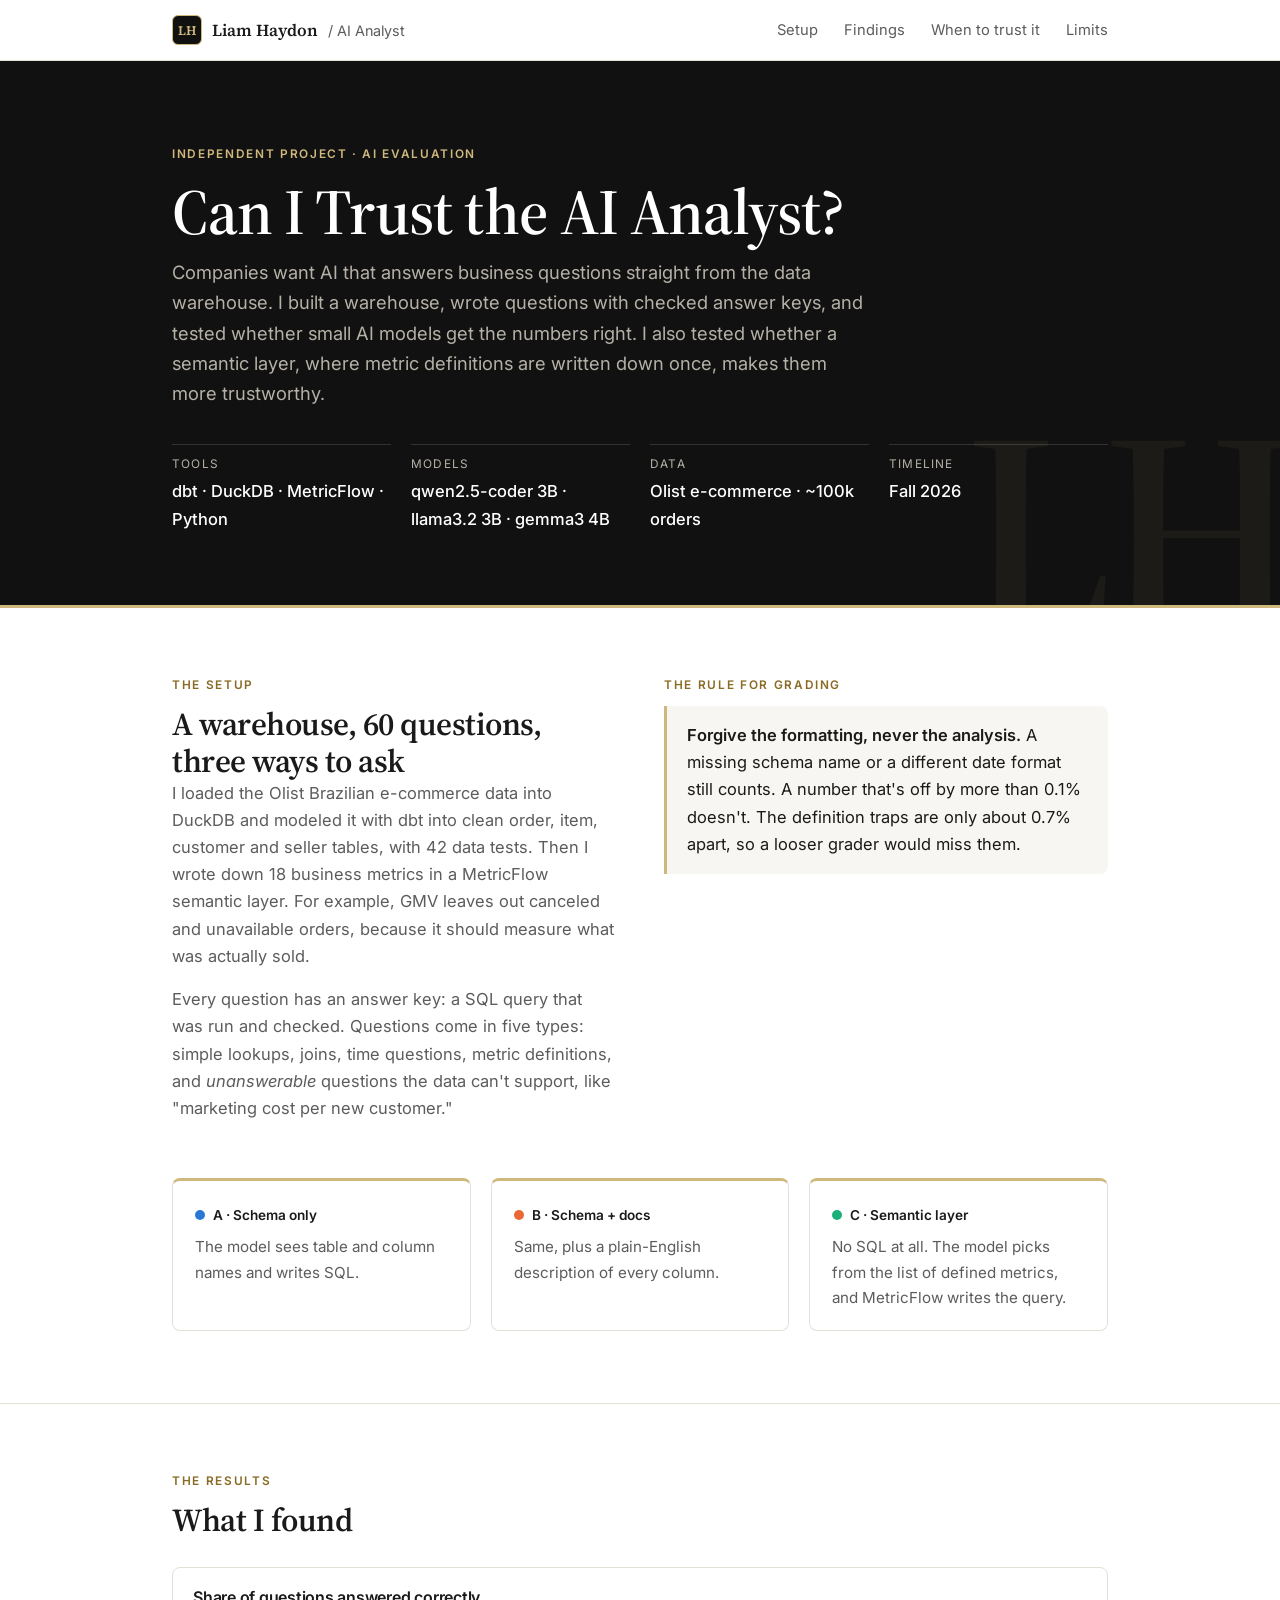
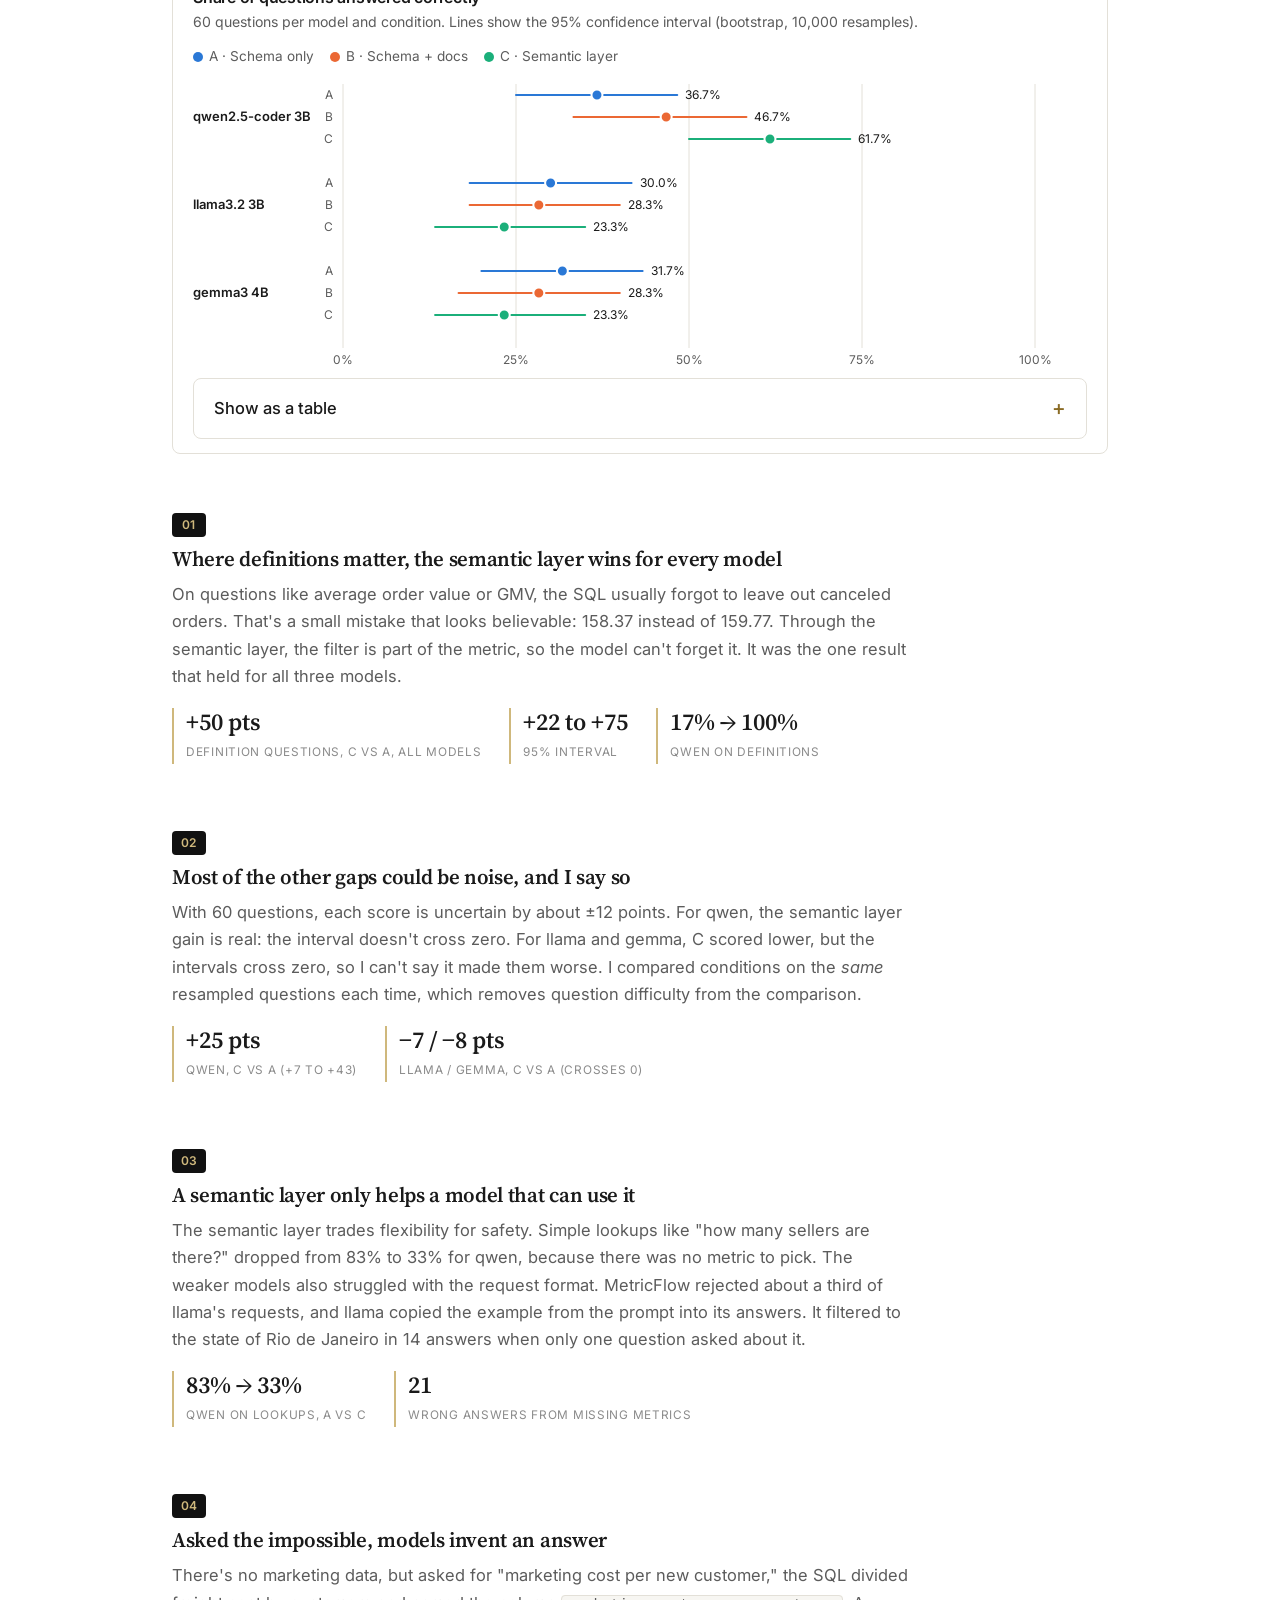
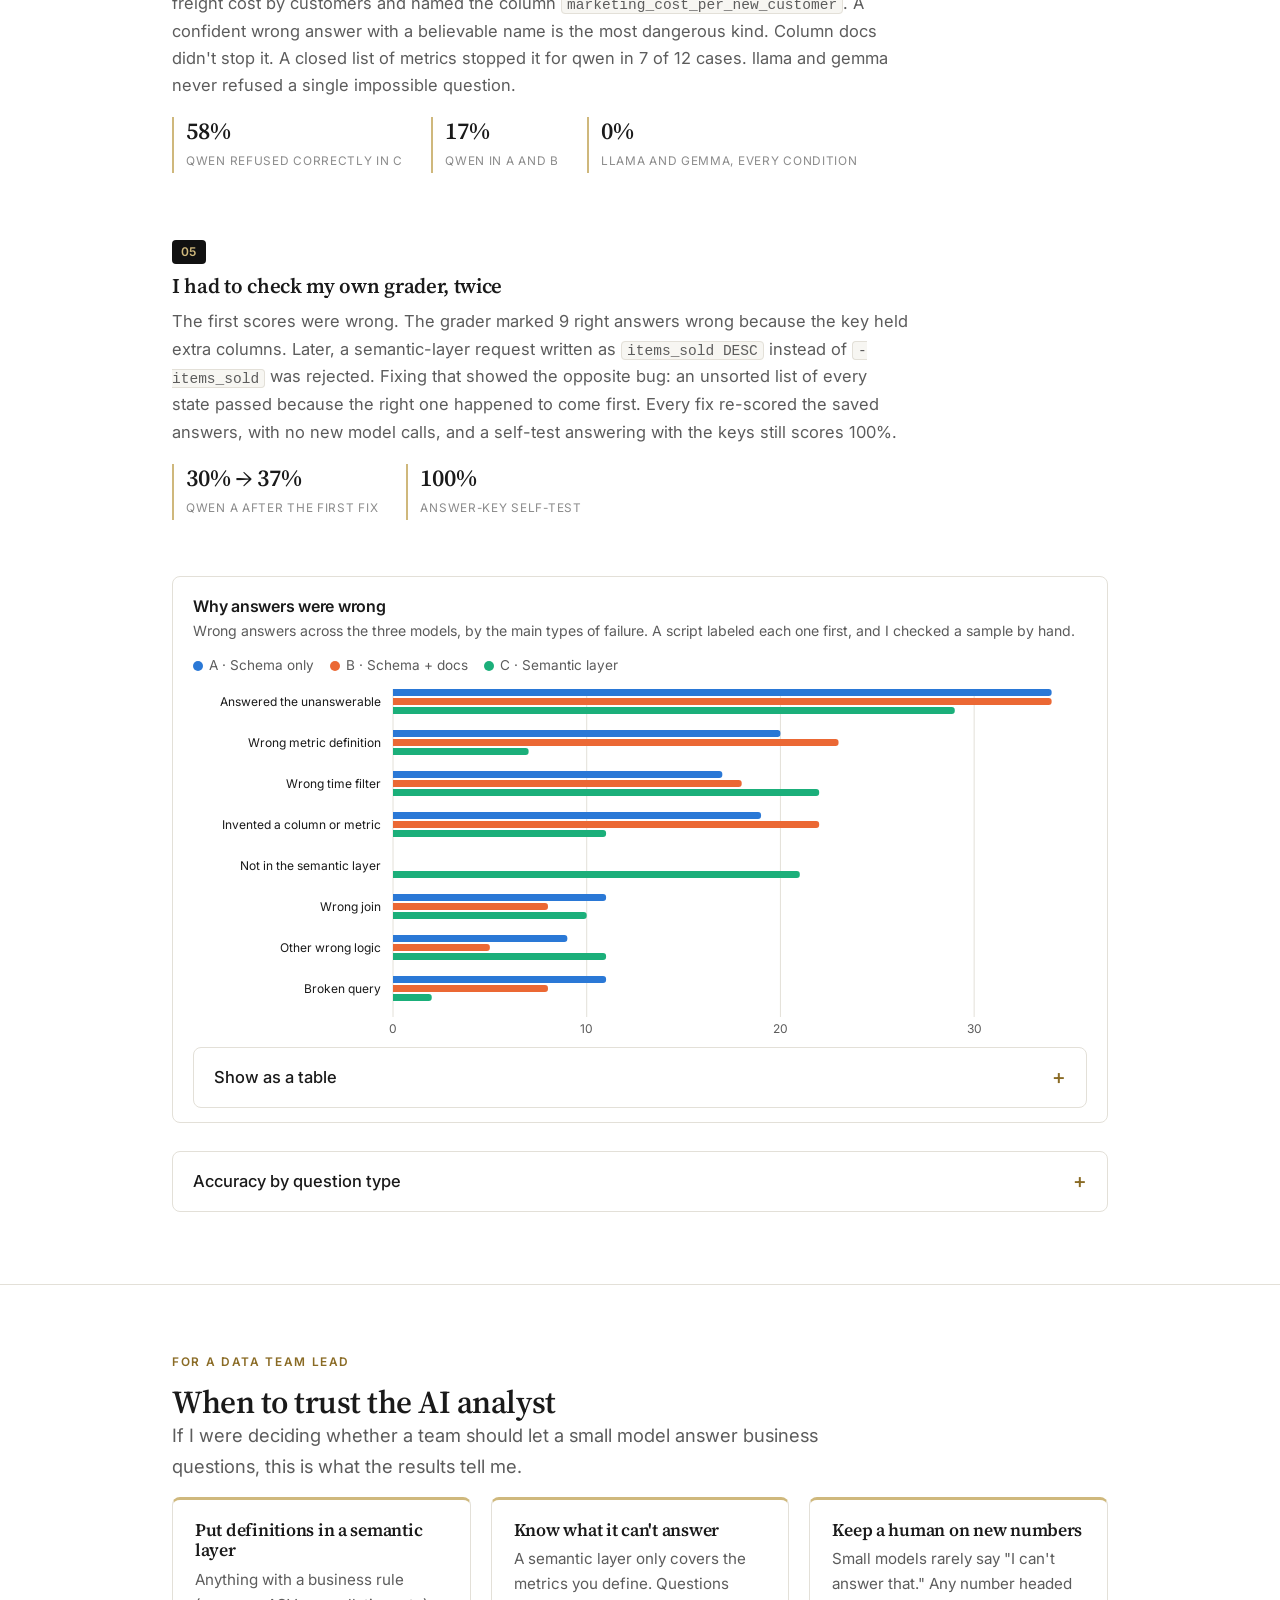
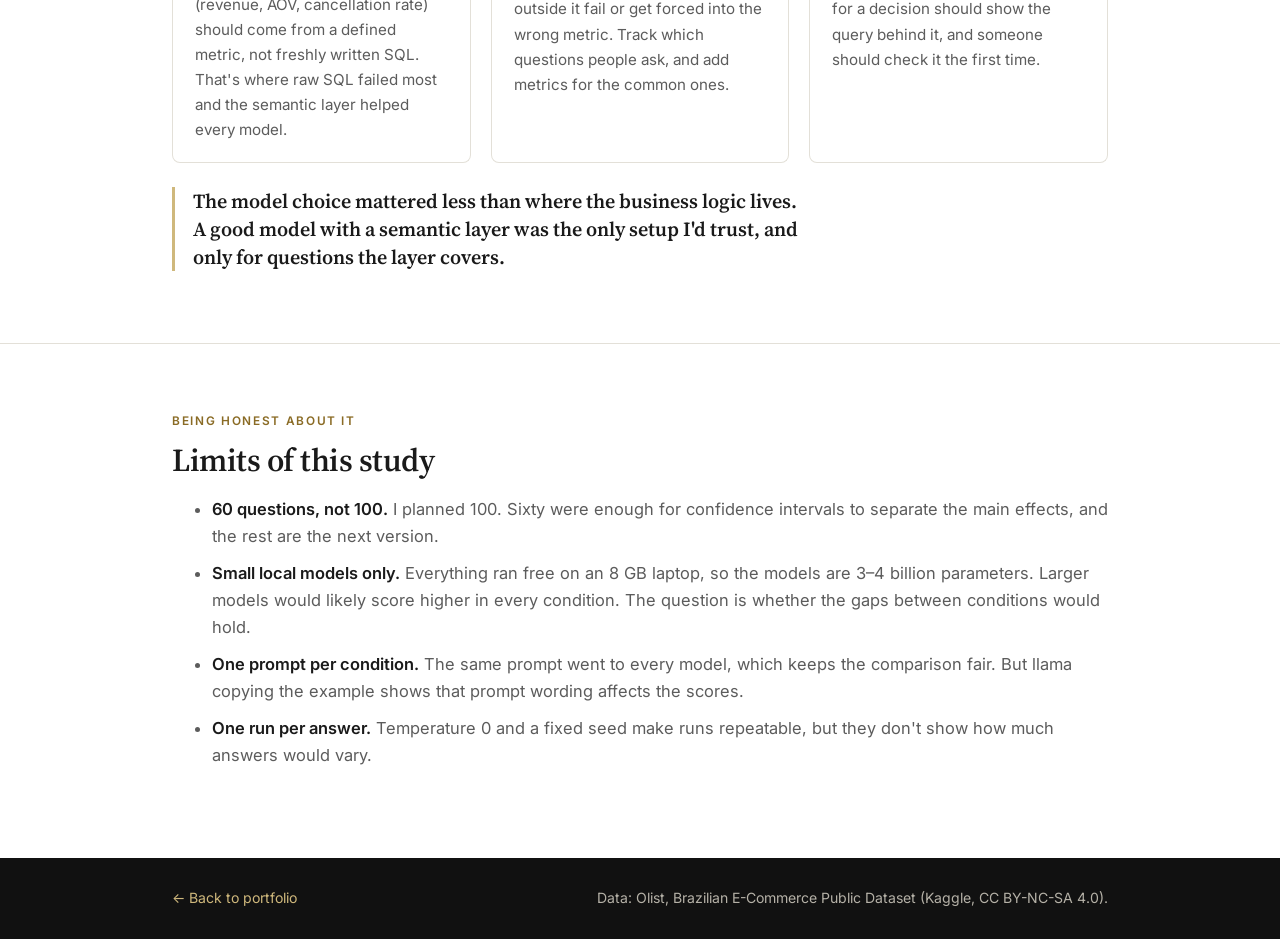
==== commit 76b7f6ce: "Fix data test count on AI analyst page Co-Authored-By: Claude Opus 5.5 <noreply@anthropic.com> Claud" ====
--- a/projects/ai-analyst-eval.html
+++ b/projects/ai-analyst-eval.html
@@ -88,7 +88,7 @@
         <h2>A warehouse, 60 questions, three ways to ask</h2>
         <p class="muted">
           I loaded the Olist Brazilian e-commerce data into DuckDB and modeled it with dbt into clean order, item, customer and seller tables,
-          with 58 data tests. Then I wrote down 18 business metrics in a MetricFlow semantic layer. For example, GMV leaves out canceled
+          with 42 data tests. Then I wrote down 18 business metrics in a MetricFlow semantic layer. For example, GMV leaves out canceled
           and unavailable orders, because it should measure what was actually sold.
         </p>
         <p class="muted">
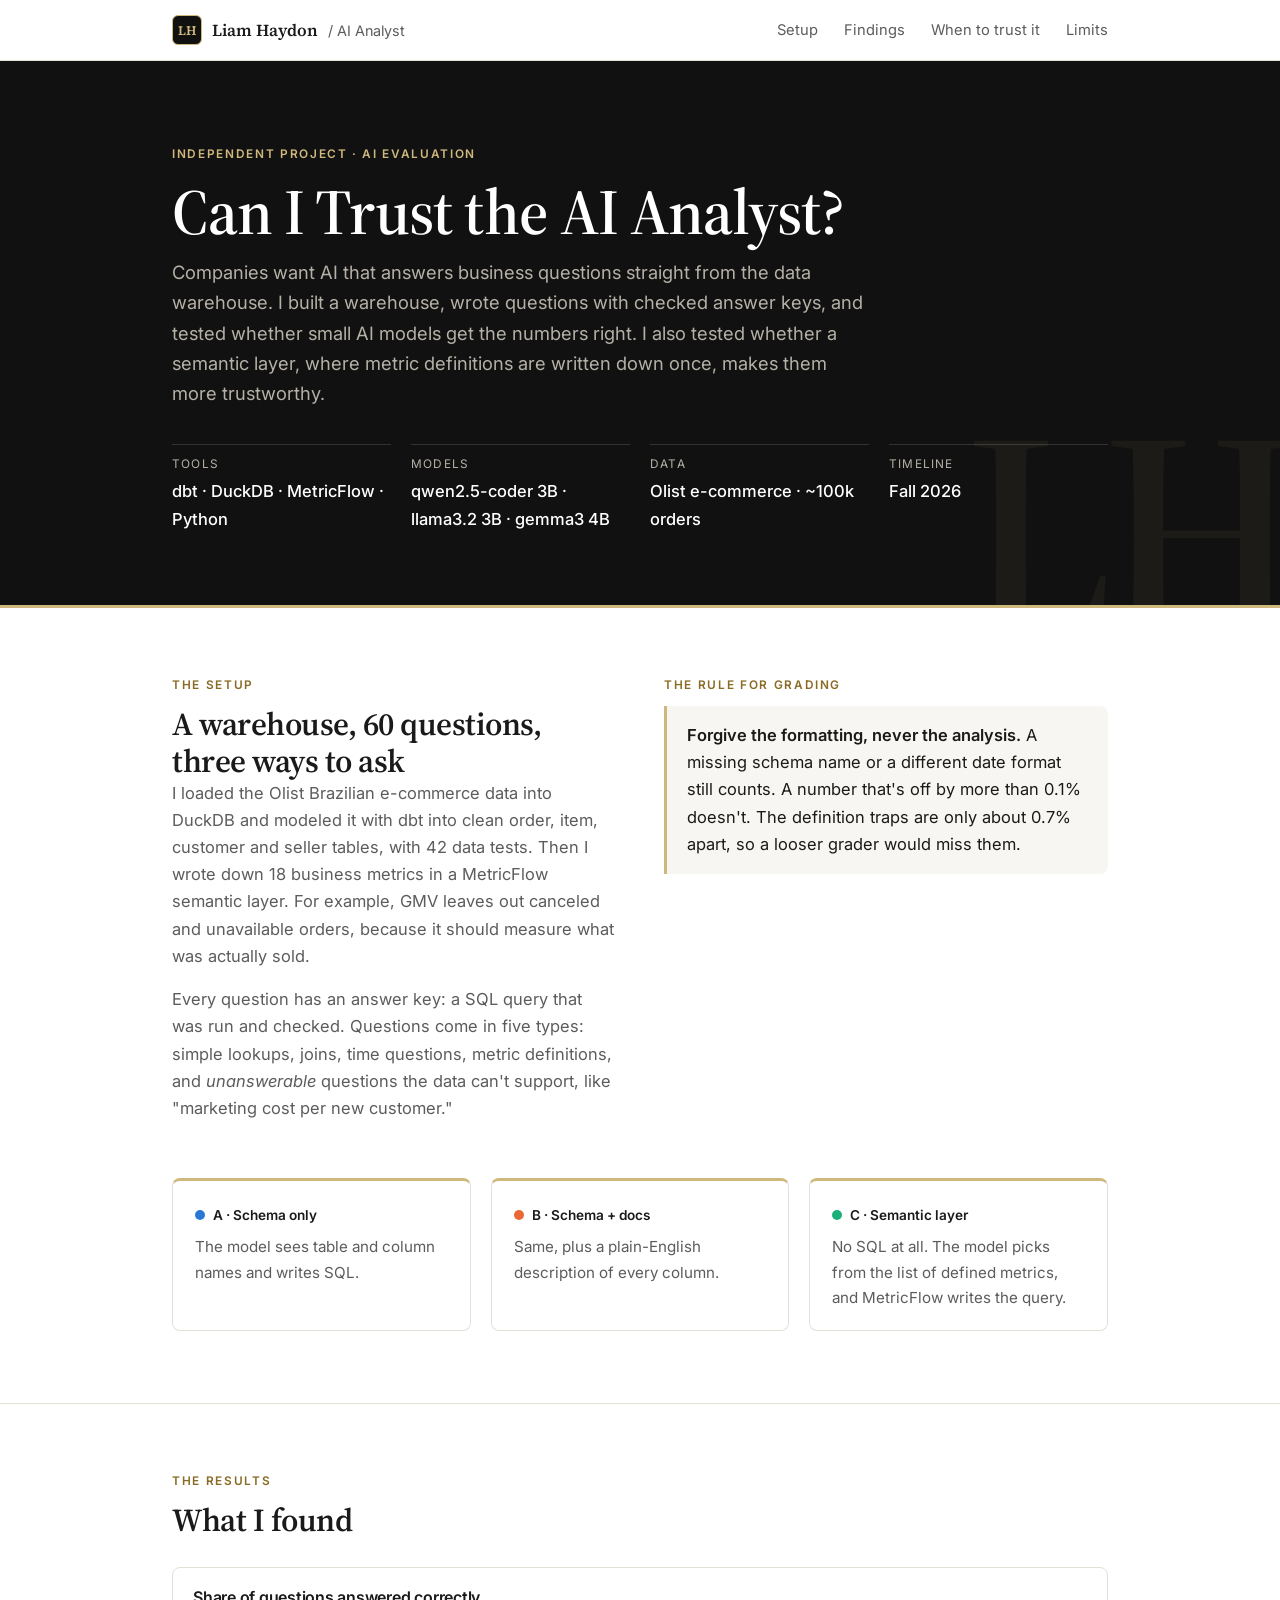
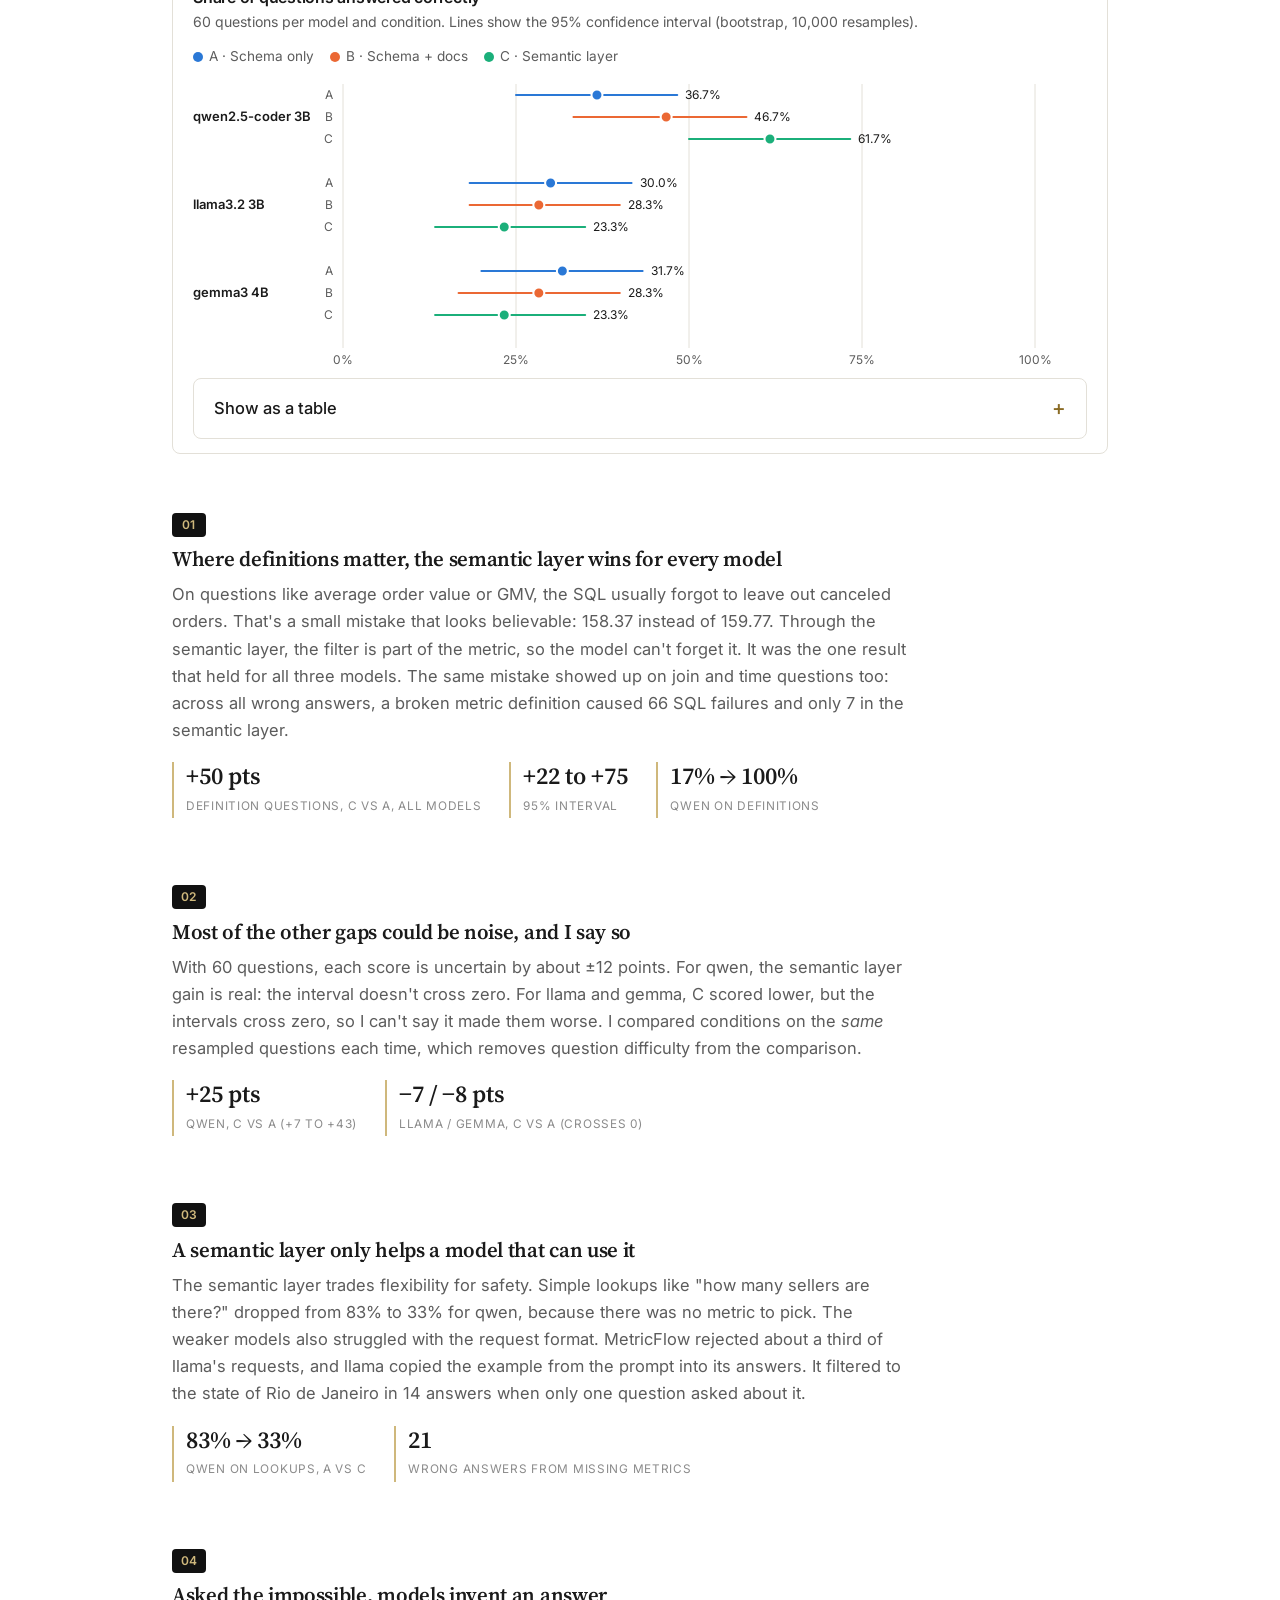
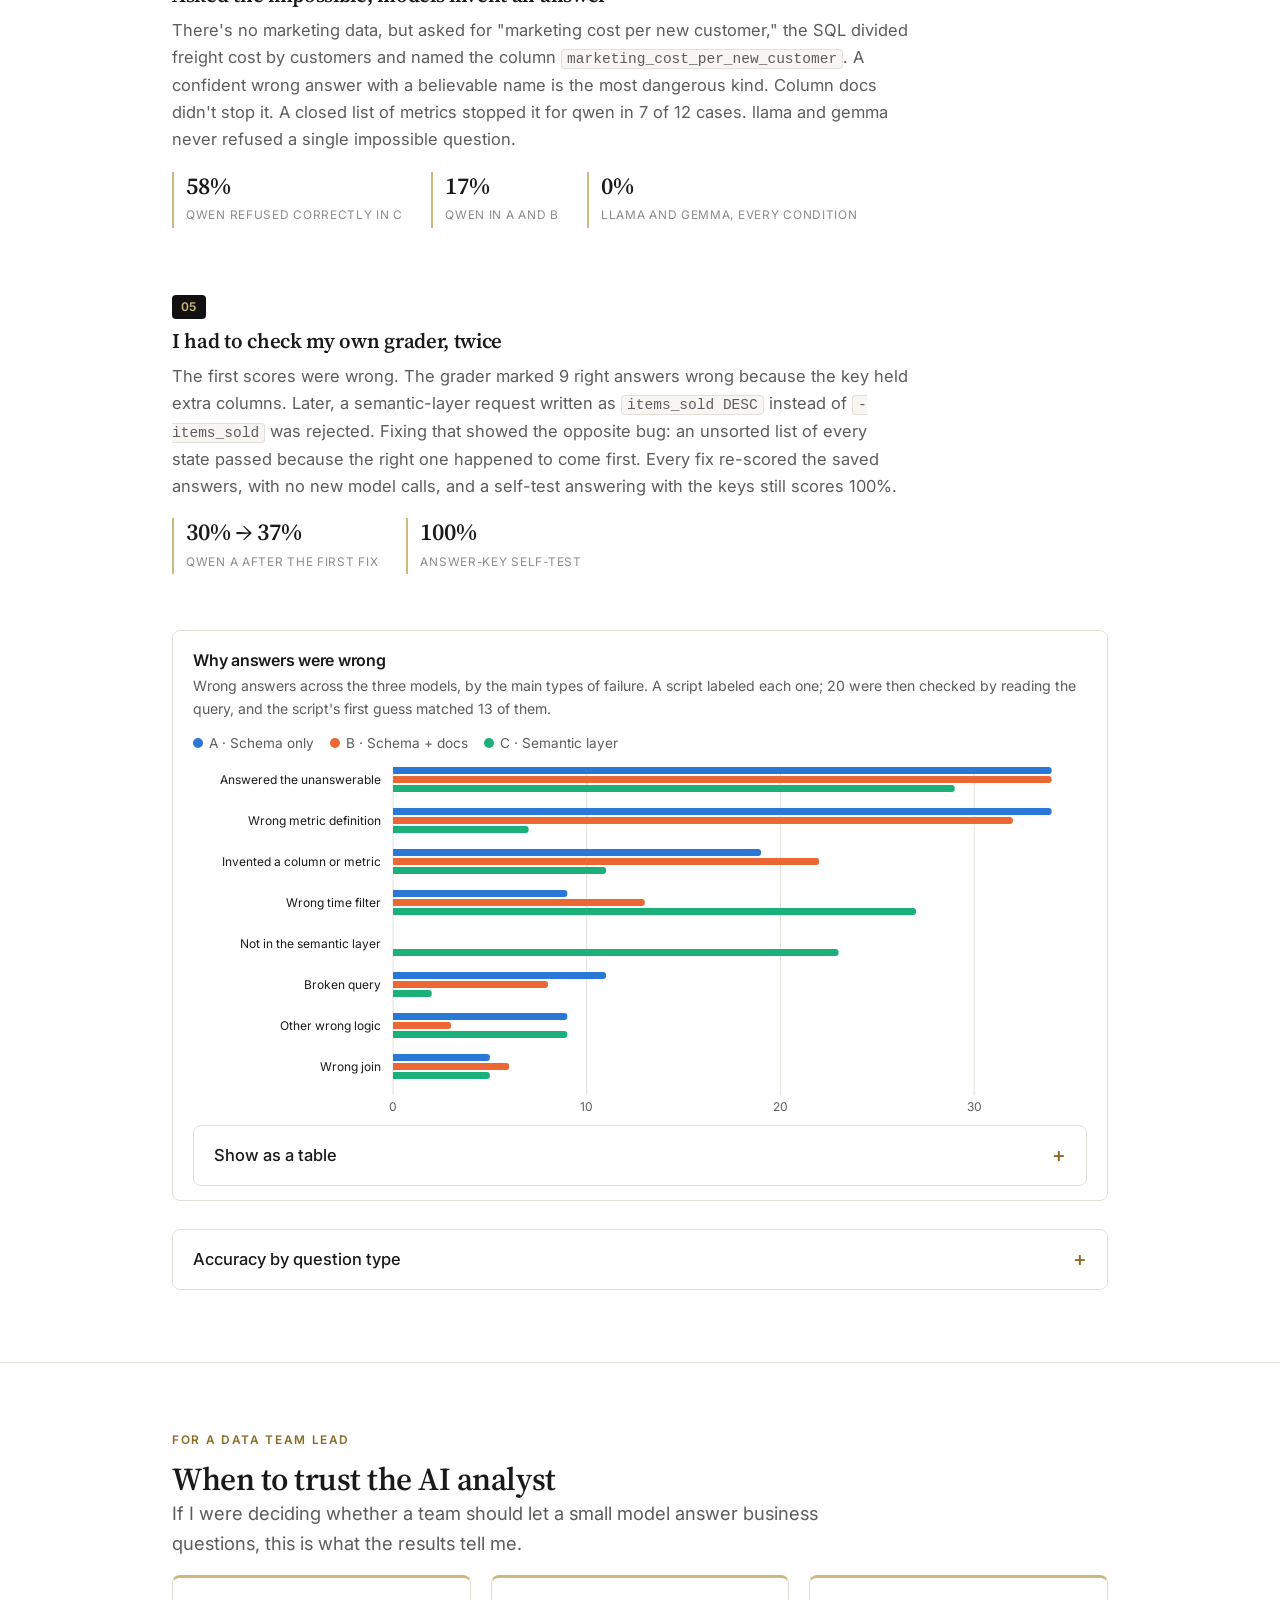
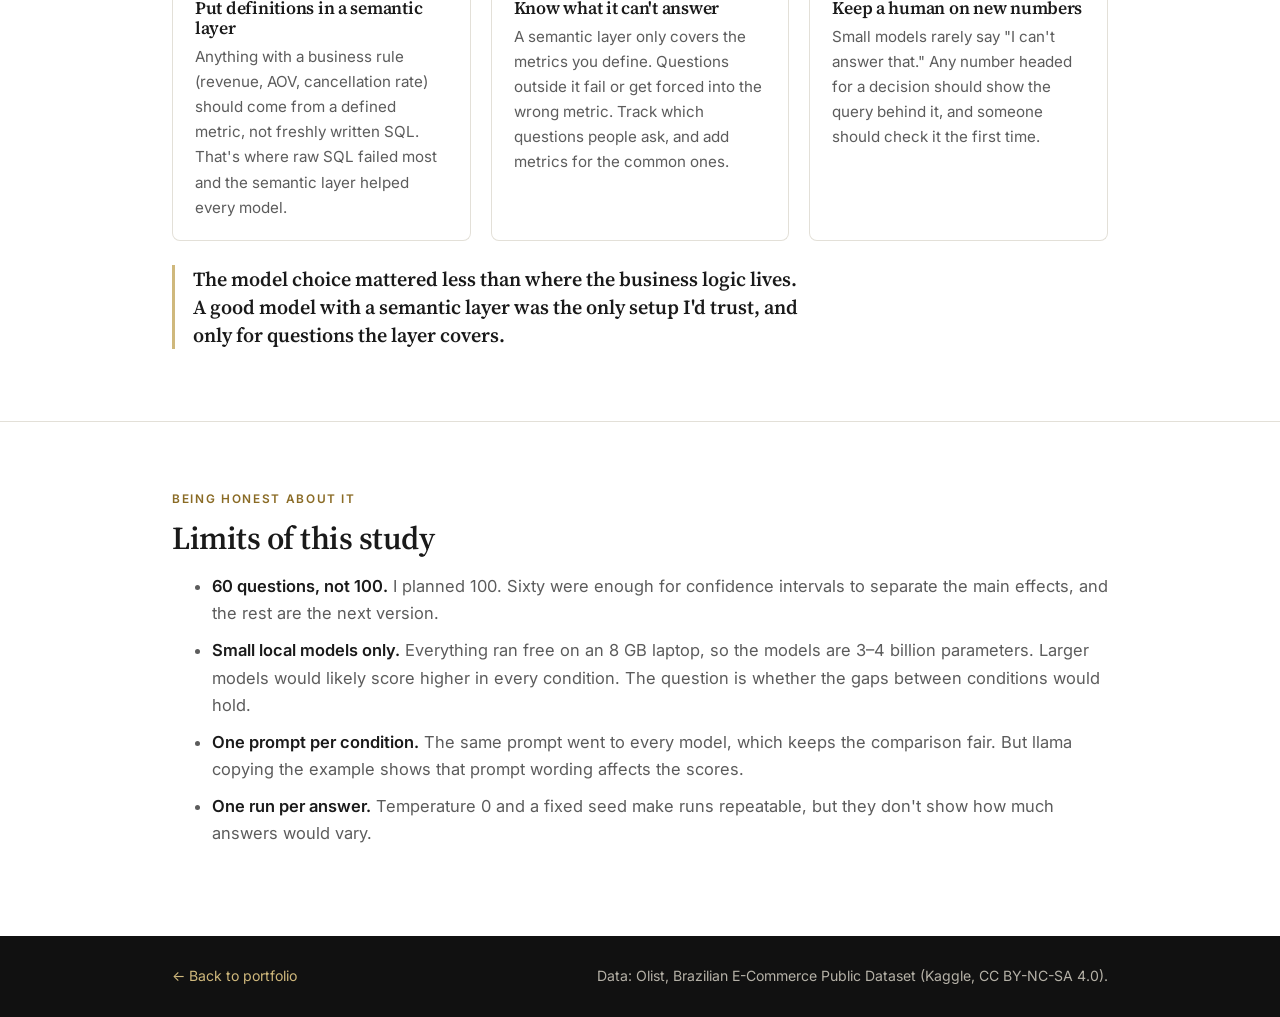
==== commit 43525085: "Update failure types with hand-checked labels Co-Authored-By: Claude Opus 5.5 <noreply@anthropic.com" ====
--- a/projects/ai-analyst-eval.html
+++ b/projects/ai-analyst-eval.html
@@ -156,7 +156,7 @@
         <div>
           <span class="q-num">01</span>
           <h3>Where definitions matter, the semantic layer wins for every model</h3>
-          <p>On questions like average order value or GMV, the SQL usually forgot to leave out canceled orders. That's a small mistake that looks believable: 158.37 instead of 159.77. Through the semantic layer, the filter is part of the metric, so the model can't forget it. It was the one result that held for all three models.</p>
+          <p>On questions like average order value or GMV, the SQL usually forgot to leave out canceled orders. That's a small mistake that looks believable: 158.37 instead of 159.77. Through the semantic layer, the filter is part of the metric, so the model can't forget it. It was the one result that held for all three models. The same mistake showed up on join and time questions too: across all wrong answers, a broken metric definition caused 66 SQL failures and only 7 in the semantic layer.</p>
           <div class="stat">
             <div><b>+50 pts</b><span>Definition questions, C vs A, all models</span></div>
             <div><b>+22 to +75</b><span>95% interval</span></div>
@@ -217,7 +217,7 @@
 
     <div class="chart-card" id="fail-card" style="margin-top:56px">
       <h3>Why answers were wrong</h3>
-      <p class="sub">Wrong answers across the three models, by the main types of failure. A script labeled each one first, and I checked a sample by hand.</p>
+      <p class="sub">Wrong answers across the three models, by the main types of failure. A script labeled each one; 20 were then checked by reading the query, and the script's first guess matched 13 of them.</p>
       <ul class="legend">
         <li><span class="swatch" style="background:var(--cA)"></span>A · Schema only</li>
         <li><span class="swatch" style="background:var(--cB)"></span>B · Schema + docs</li>
@@ -327,13 +327,13 @@
   // ---------- Failure types (all three models) ----------
   var fail = [
     ["Answered the unanswerable", 34, 34, 29],
-    ["Wrong metric definition", 20, 23, 7],
-    ["Wrong time filter", 17, 18, 22],
+    ["Wrong metric definition", 34, 32, 7],
     ["Invented a column or metric", 19, 22, 11],
-    ["Not in the semantic layer", 0, 0, 21],
-    ["Wrong join", 11, 8, 10],
-    ["Other wrong logic", 9, 5, 11],
-    ["Broken query", 11, 8, 2]
+    ["Wrong time filter", 9, 13, 27],
+    ["Not in the semantic layer", 0, 0, 23],
+    ["Broken query", 11, 8, 2],
+    ["Other wrong logic", 9, 3, 9],
+    ["Wrong join", 5, 6, 5]
   ];
 
   // Charts are drawn at the real container width, so text stays readable on a phone.
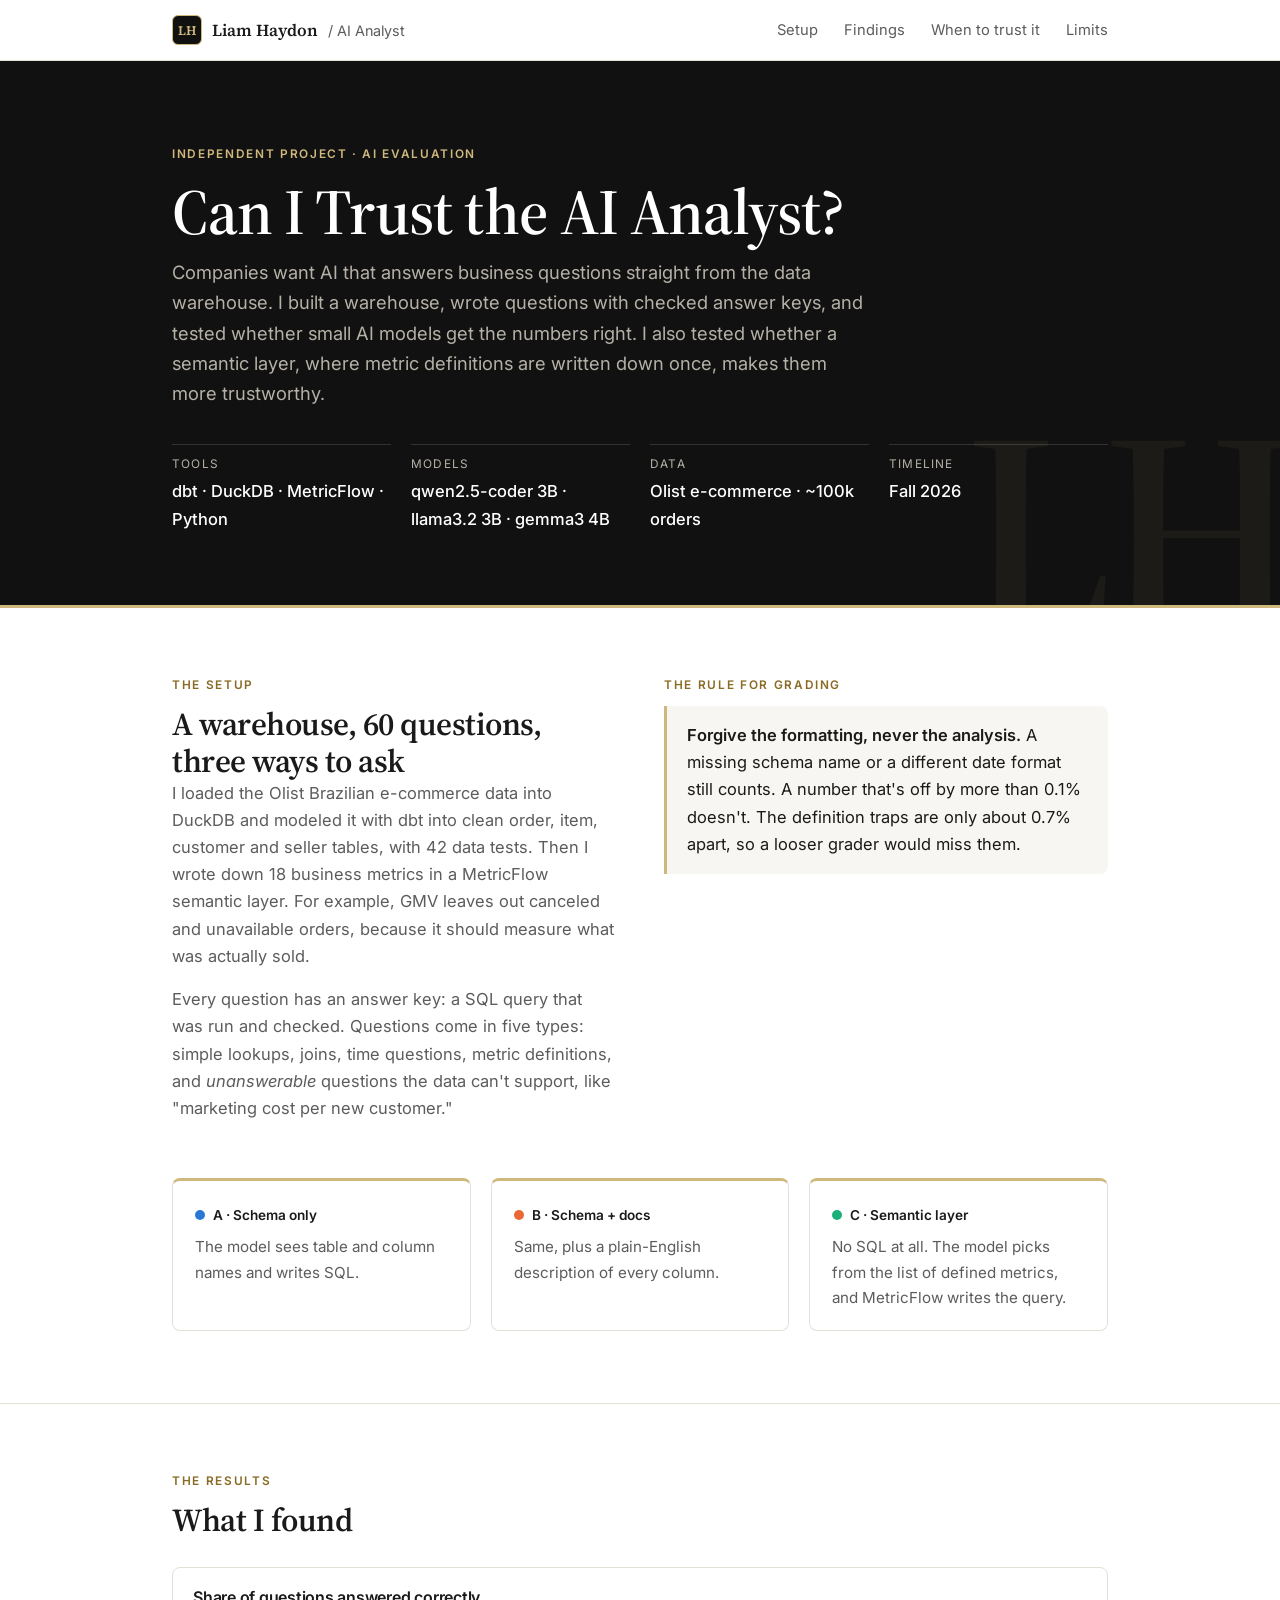
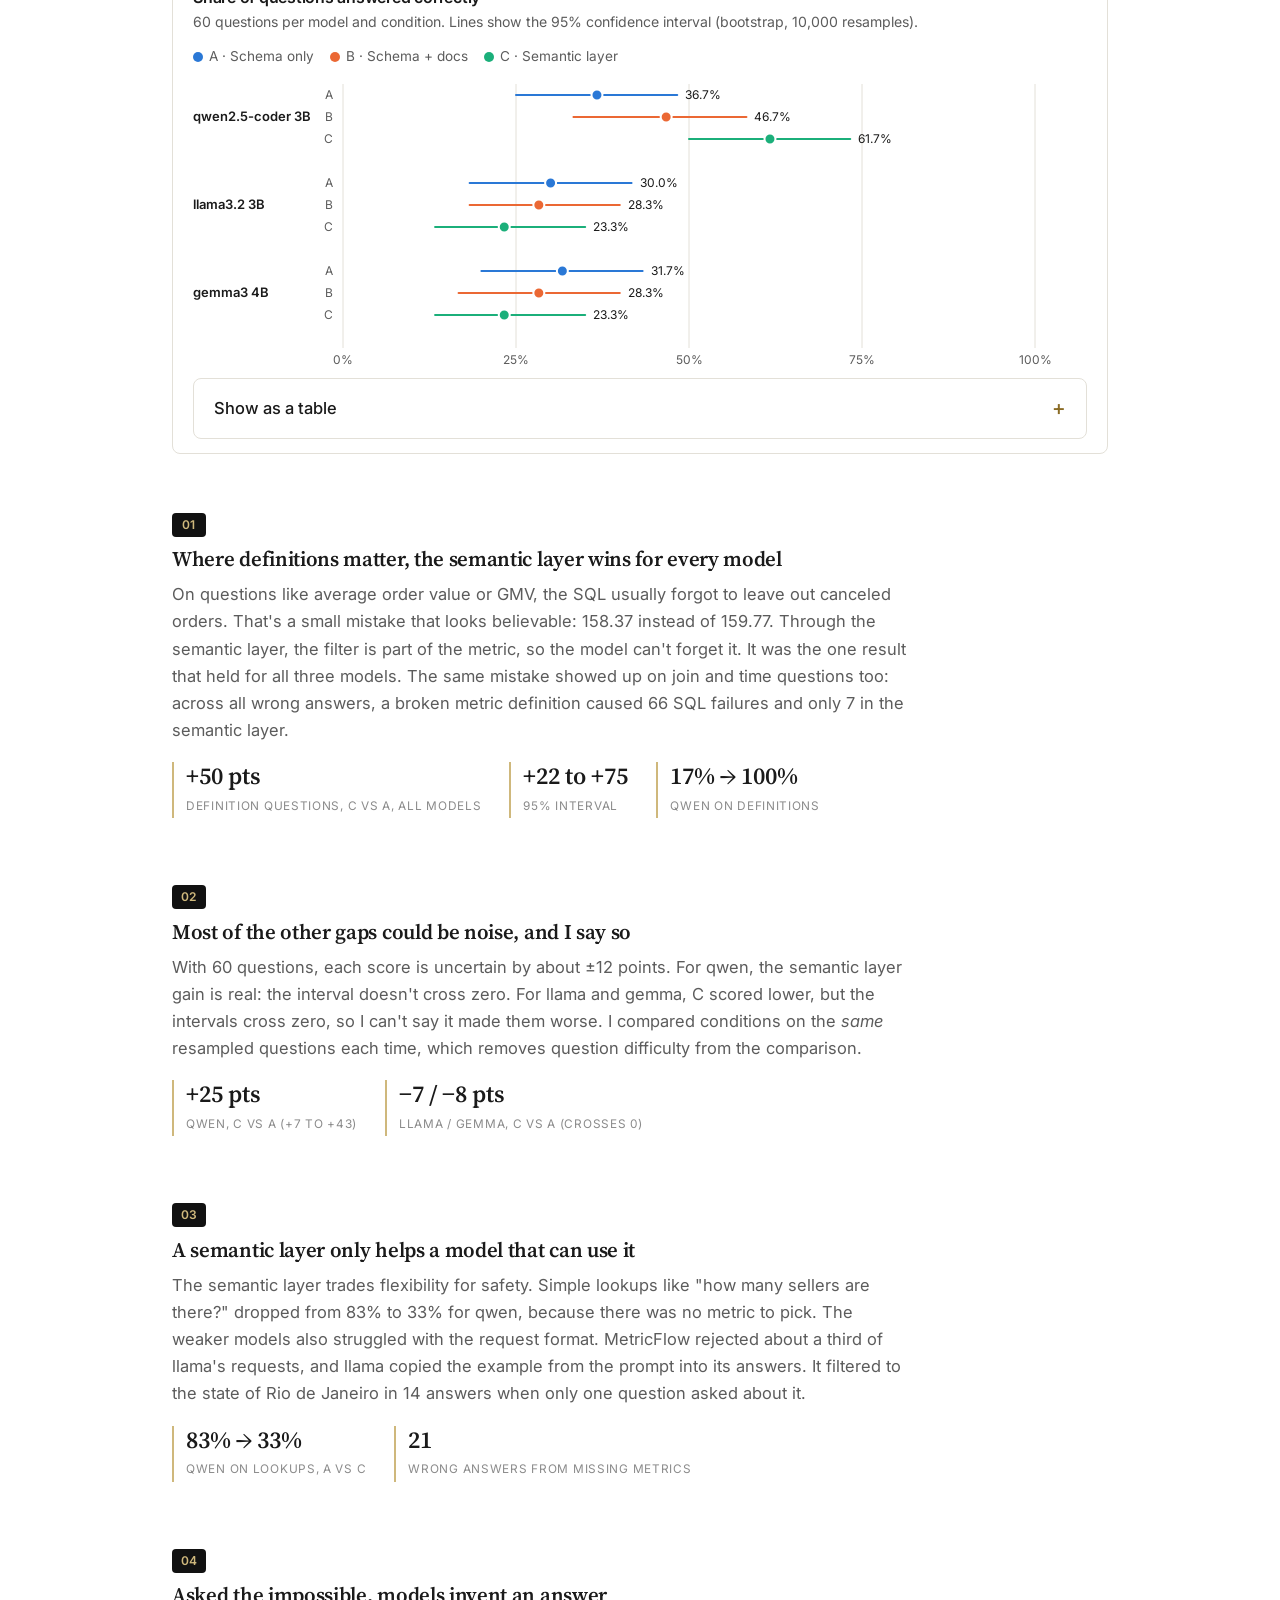
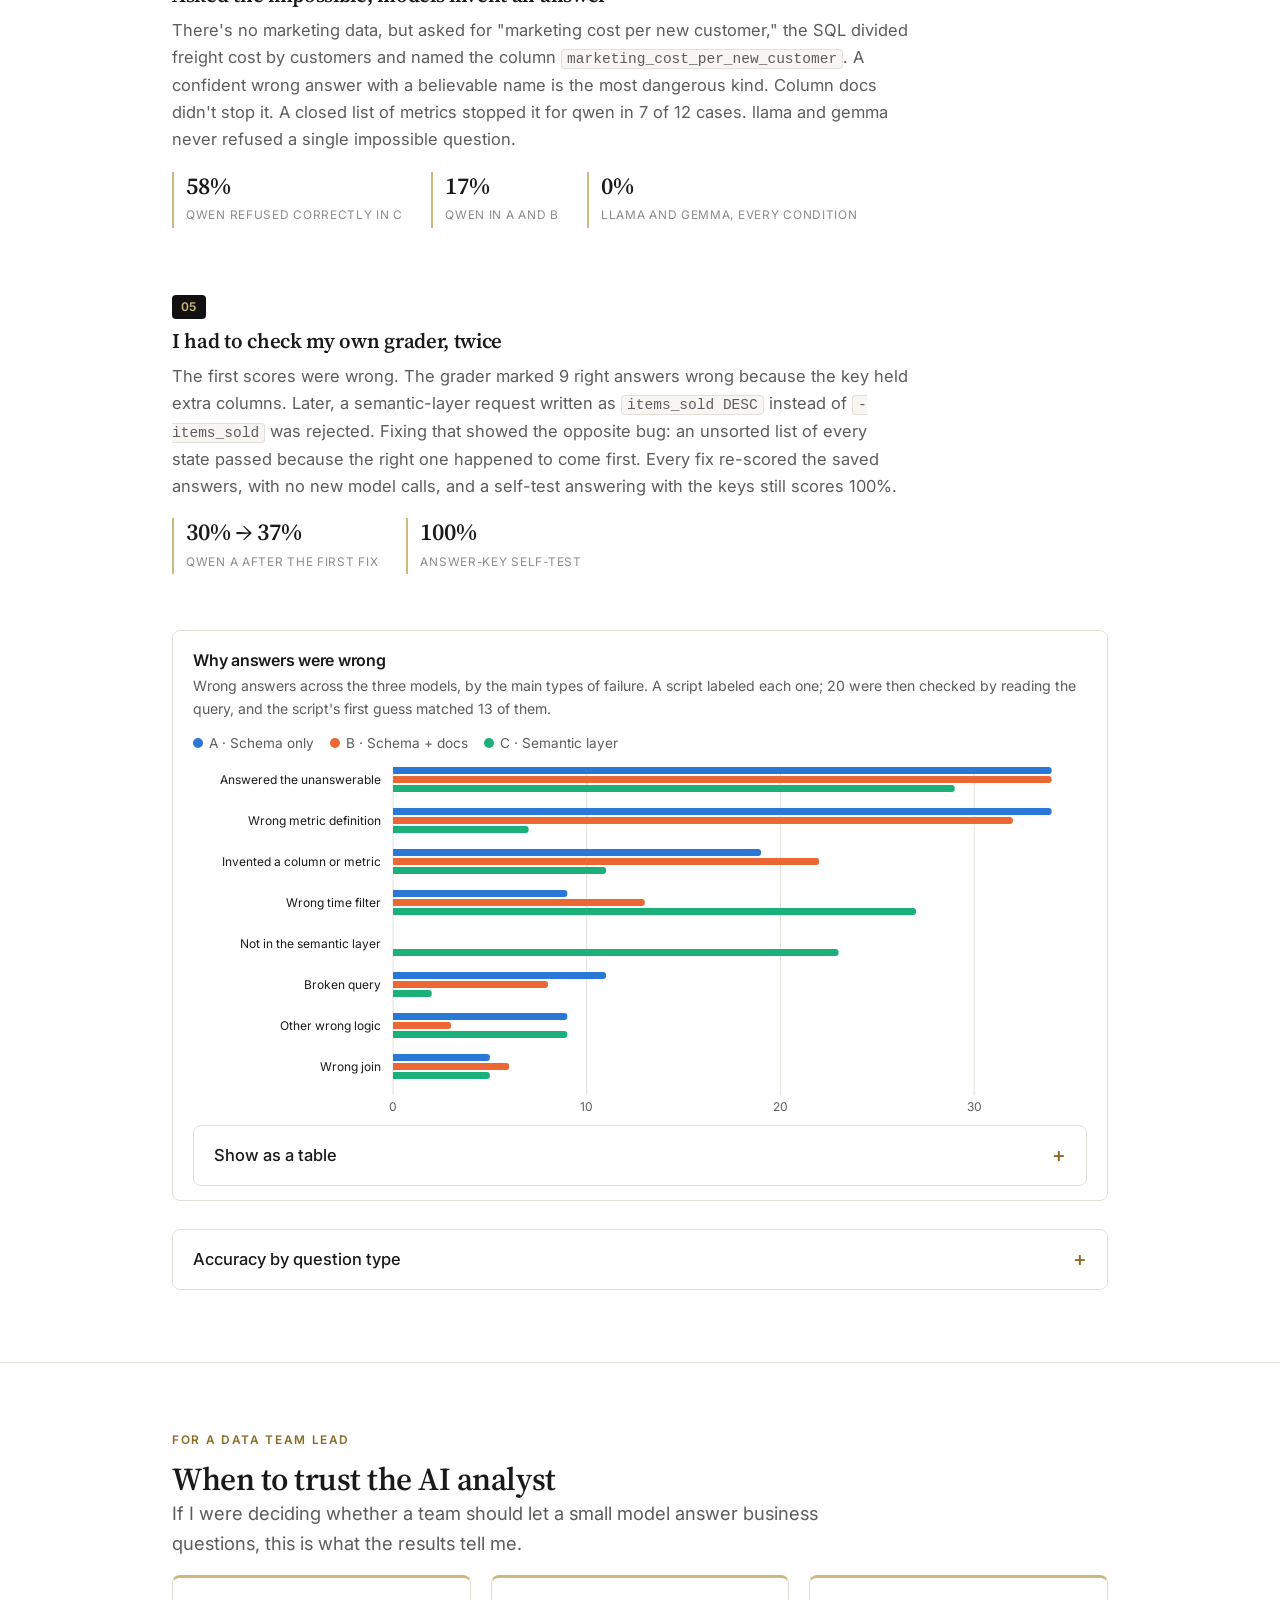
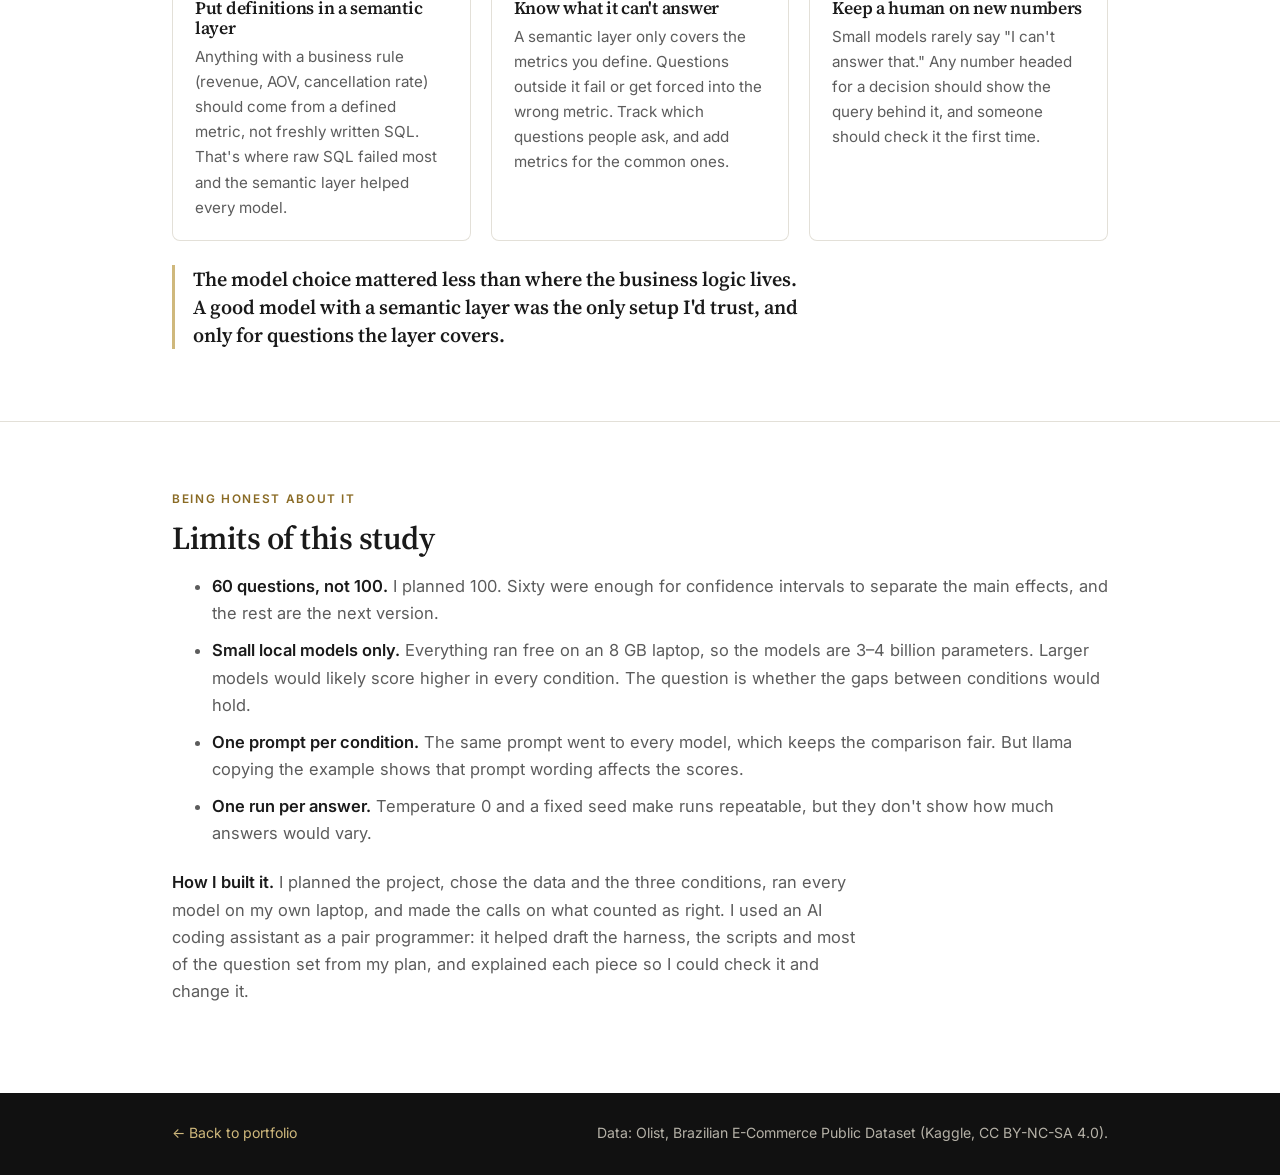
==== commit e130f5fd: "Add AI analyst eval project page and homepage card New project page for "Can I Trust the AI Analyst?" ====
--- a/projects/ai-analyst-eval.html
+++ b/projects/ai-analyst-eval.html
@@ -46,6 +46,8 @@
     .quote { font: 600 1.25rem/1.4 var(--serif); color: var(--text); border-left: 3px solid var(--gold); padding-left: 18px; margin: 24px 0 0; max-width: 40rem; }
     .limits li { margin-bottom: .6rem; color: var(--muted); }
     .limits strong { color: var(--text); }
+    .built { margin-top: 1.4rem; color: var(--muted); max-width: 70ch; }
+    .built strong { color: var(--text); }
   </style>
 </head>
 <body>
@@ -282,6 +284,7 @@
       <li><strong>One prompt per condition.</strong> The same prompt went to every model, which keeps the comparison fair. But llama copying the example shows that prompt wording affects the scores.</li>
       <li><strong>One run per answer.</strong> Temperature 0 and a fixed seed make runs repeatable, but they don't show how much answers would vary.</li>
     </ul>
+    <p class="built"><strong>How I built it.</strong> I planned the project, chose the data and the three conditions, ran every model on my own laptop, and made the calls on what counted as right. I used an AI coding assistant as a pair programmer: it helped draft the harness, the scripts and most of the question set from my plan, and explained each piece so I could check it and change it.</p>
   </div>
 </section>
 
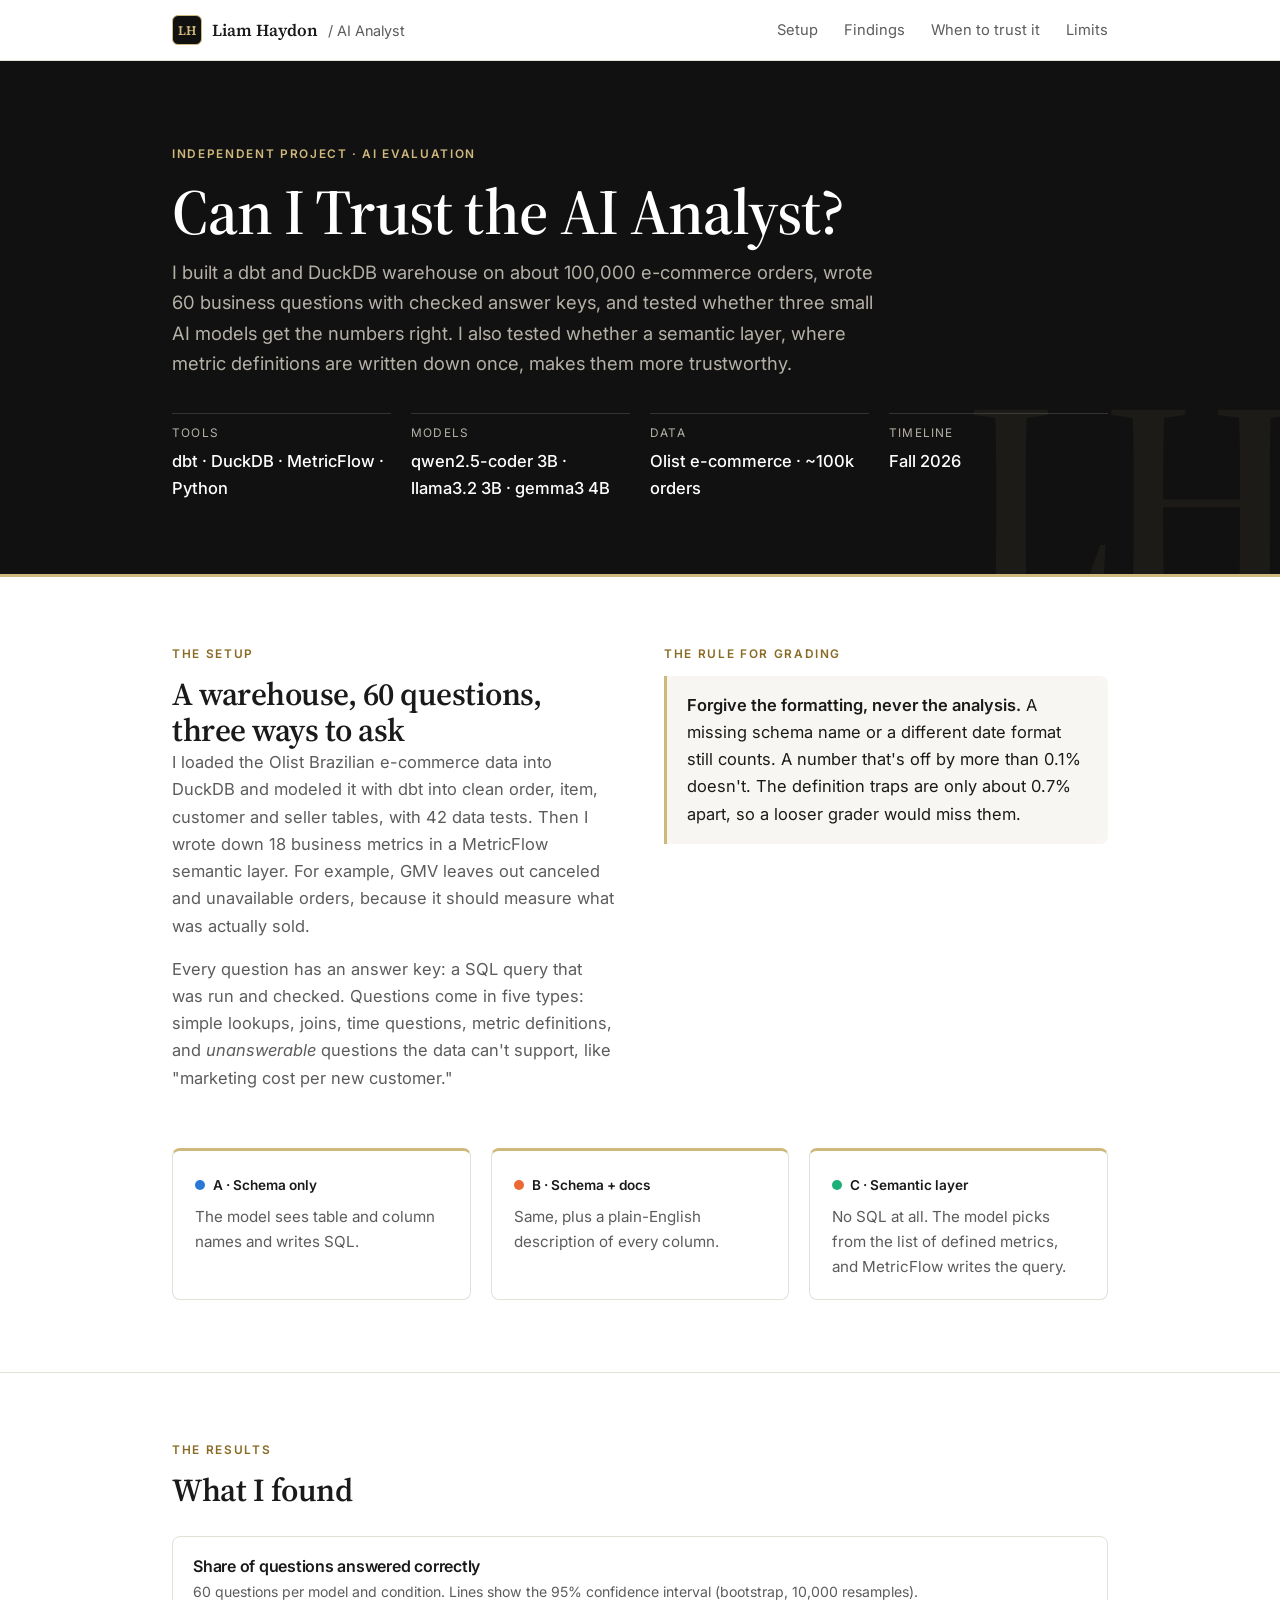
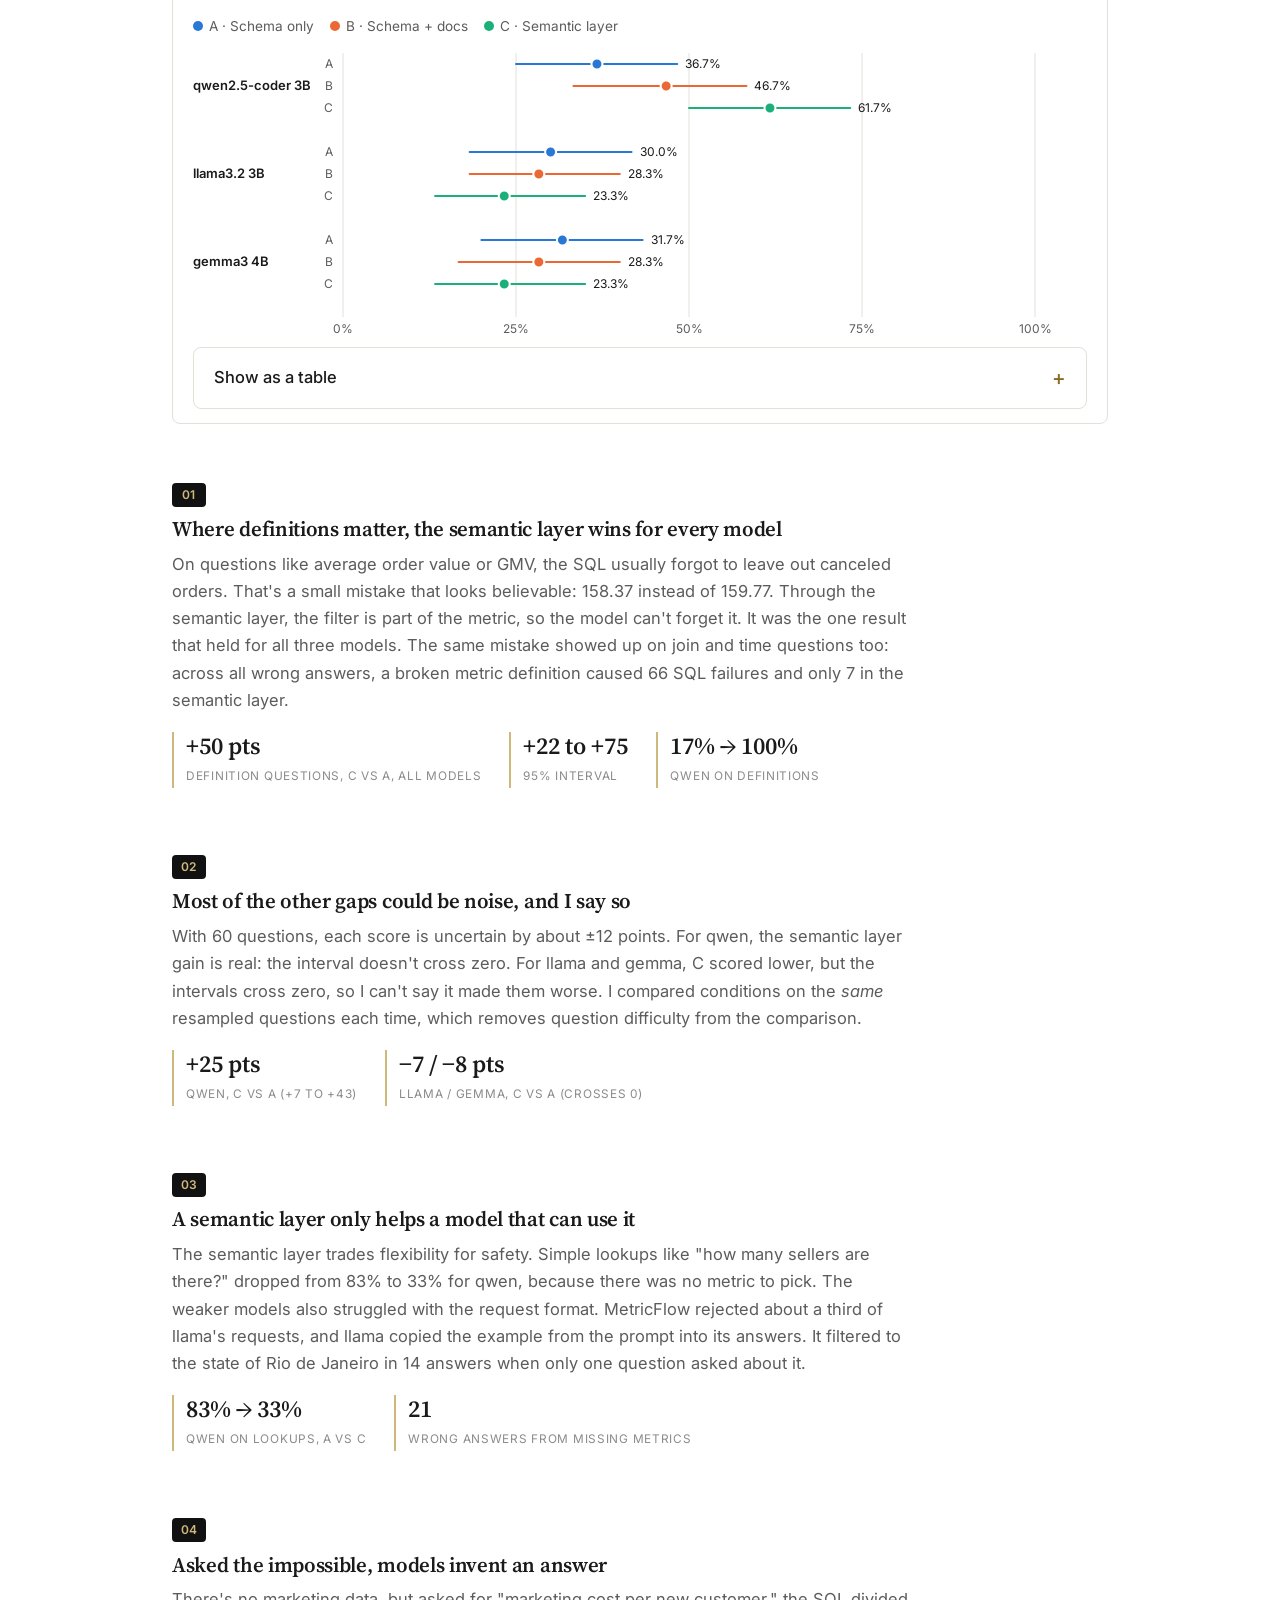
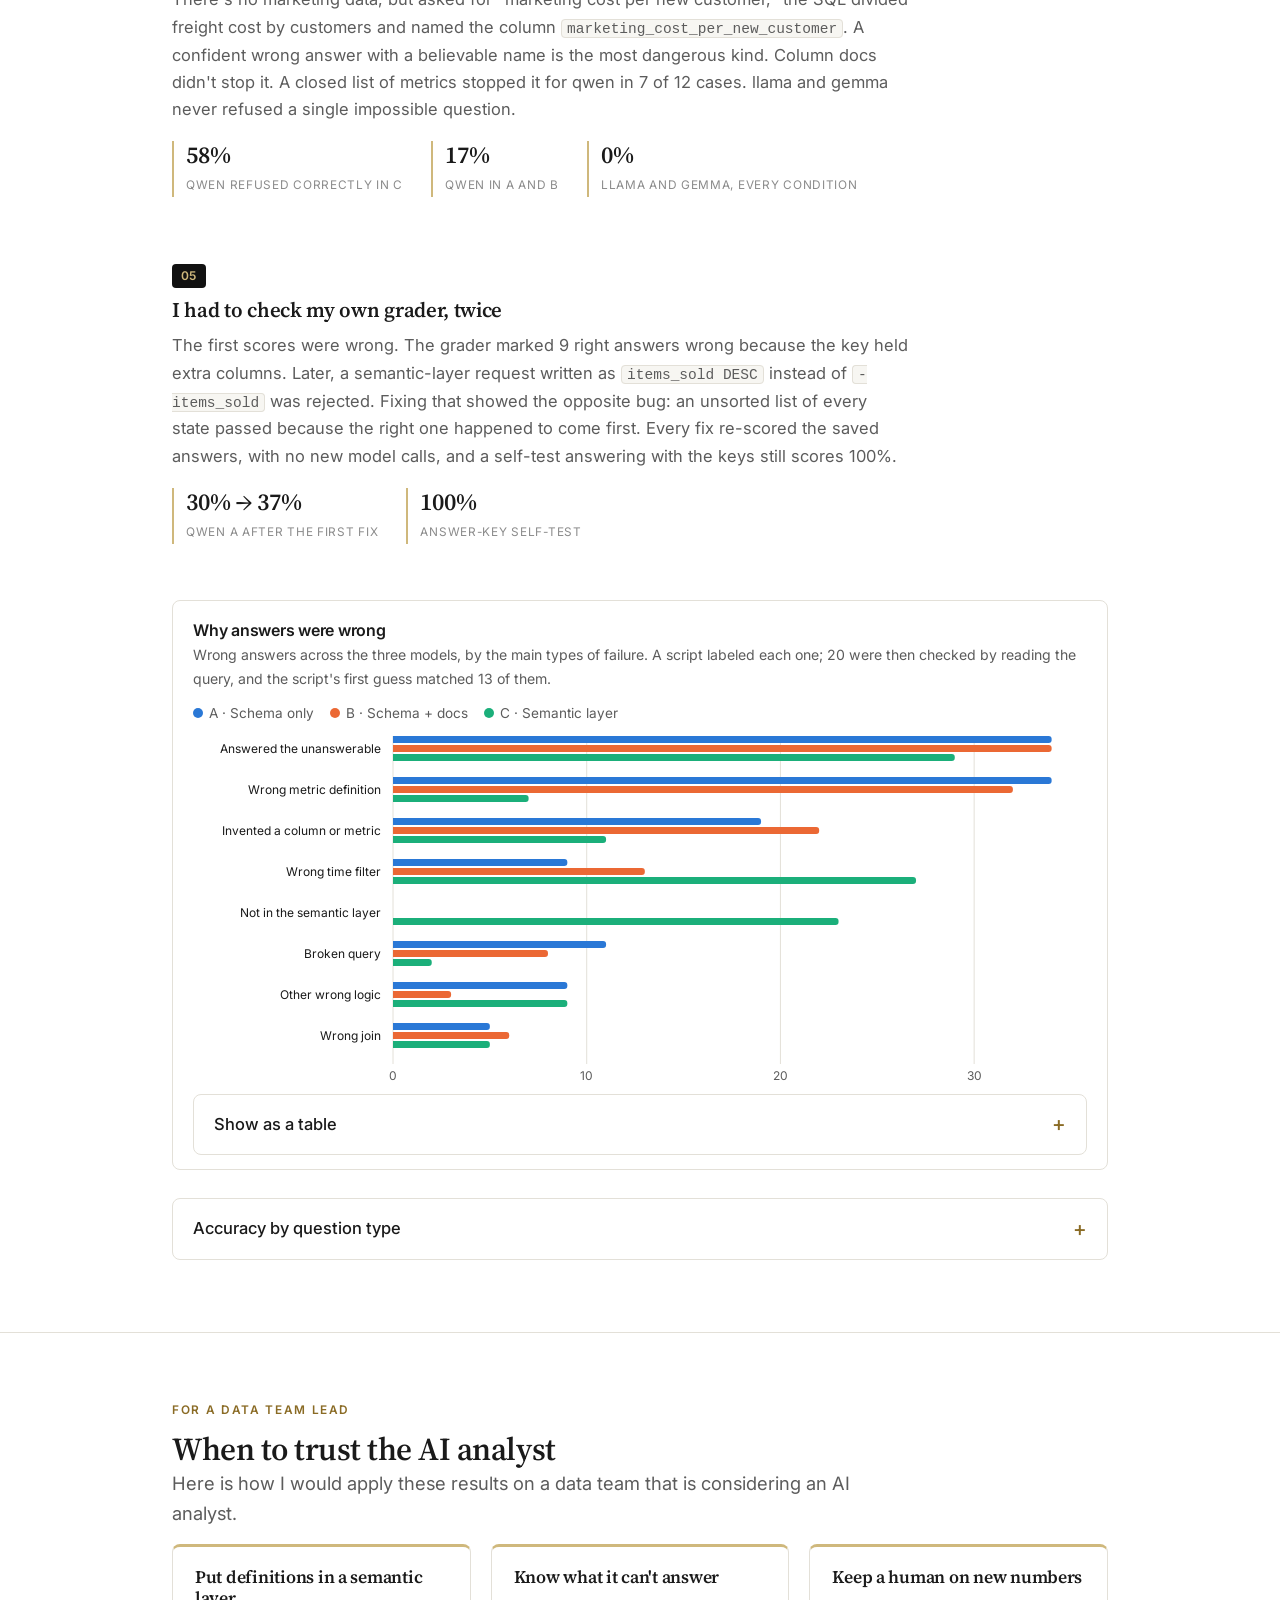
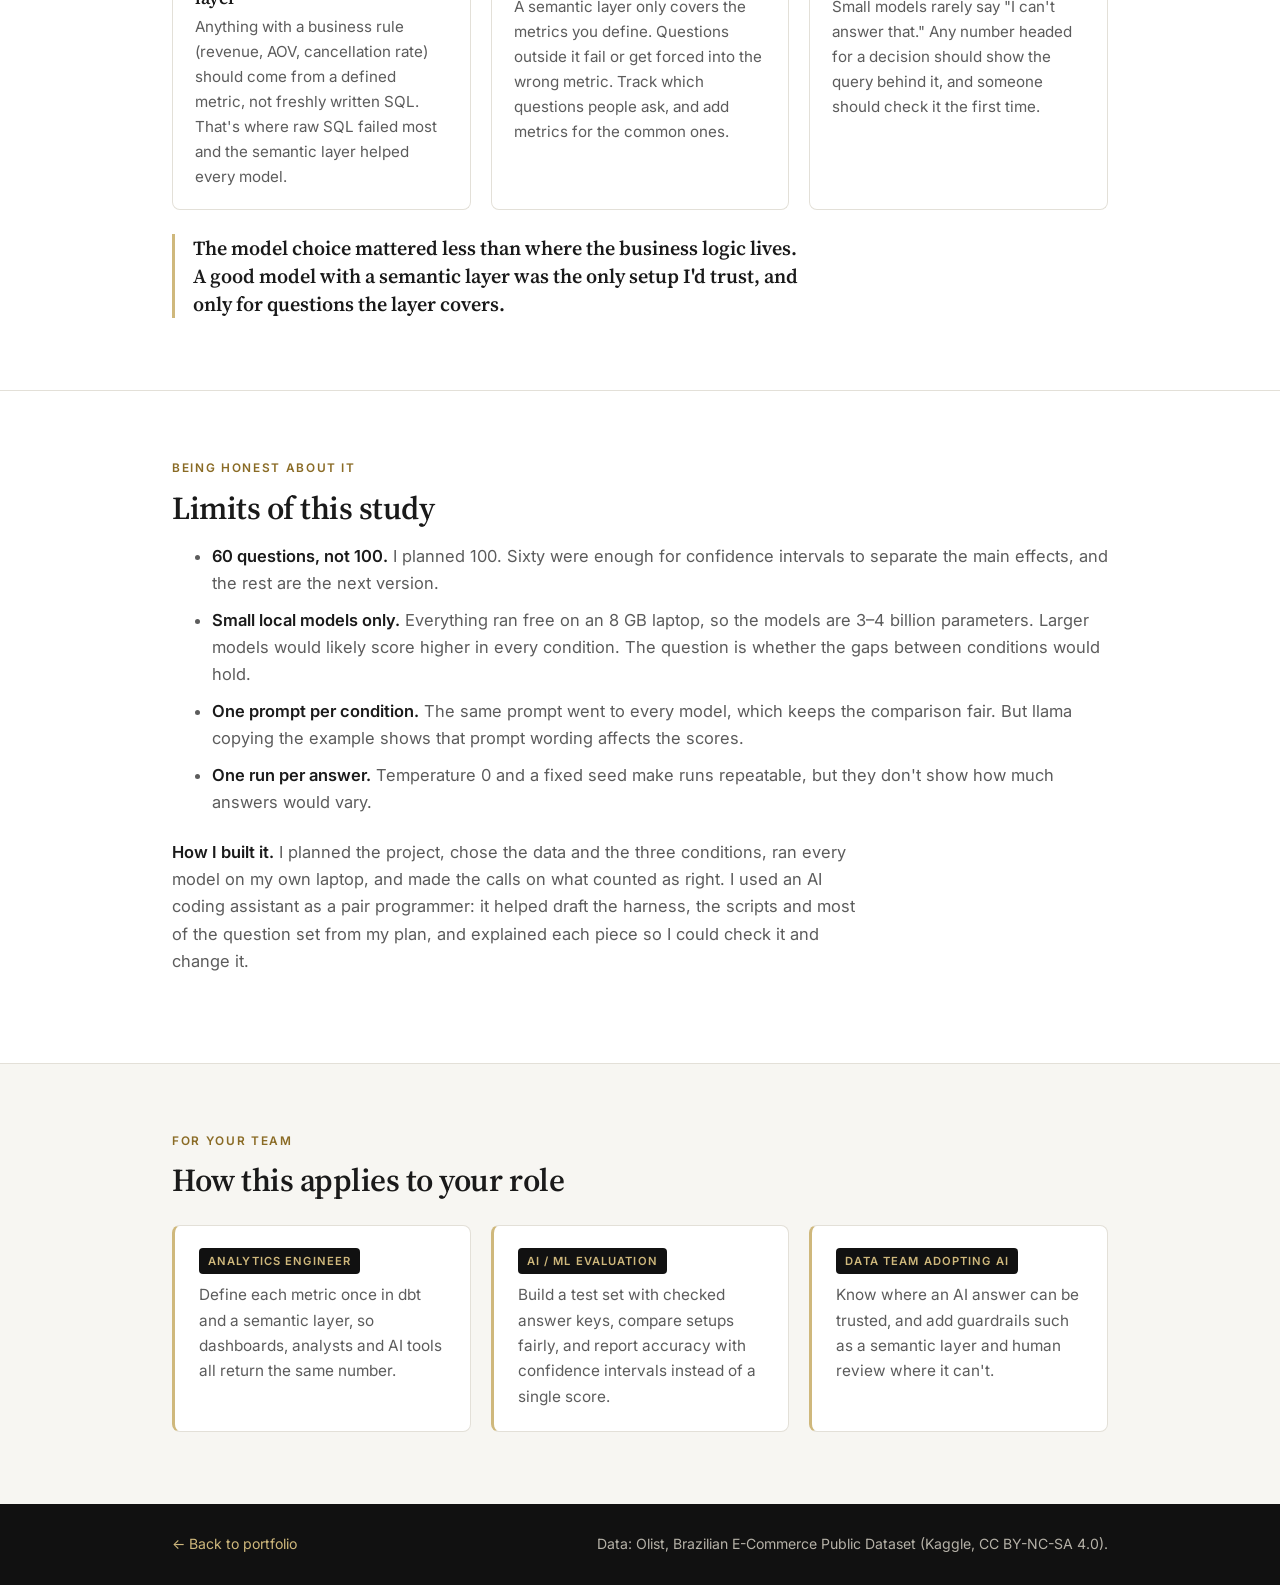
==== commit 7d85dfbc: "Reframe portfolio around my work: showcase hero, role fit on project cards, 'How this applies to you" ====
--- a/projects/ai-analyst-eval.html
+++ b/projects/ai-analyst-eval.html
@@ -8,7 +8,7 @@
   <link rel="preconnect" href="https://fonts.googleapis.com">
   <link rel="preconnect" href="https://fonts.gstatic.com" crossorigin>
   <link href="https://fonts.googleapis.com/css2?family=Inter:wght@400;500;600&family=Source+Serif+4:opsz,wght@8..60,600&display=swap" rel="stylesheet">
-  <link rel="stylesheet" href="../assets/css/style.css?v=4">
+  <link rel="stylesheet" href="../assets/css/style.css?v=7">
   <style>
     /* Chart colors: one per condition, validated for colorblind separation in light and dark. */
     :root { --cA: #2a78d6; --cB: #eb6834; --cC: #1baf7a; --grid: #e3e0d8; }
@@ -69,9 +69,7 @@
     <div class="eyebrow">Independent project · AI evaluation</div>
     <h1>Can I Trust the AI Analyst?</h1>
     <p class="lead">
-      Companies want AI that answers business questions straight from the data warehouse. I built a warehouse,
-      wrote questions with checked answer keys, and tested whether small AI models get the numbers right.
-      I also tested whether a semantic layer, where metric definitions are written down once, makes them more trustworthy.
+      I built a dbt and DuckDB warehouse on about 100,000 e-commerce orders, wrote 60 business questions with checked answer keys, and tested whether three small AI models get the numbers right. I also tested whether a semantic layer, where metric definitions are written down once, makes them more trustworthy.
     </p>
     <dl class="meta">
       <div><dt>Tools</dt><dd>dbt · DuckDB · MetricFlow · Python</dd></div>
@@ -255,7 +253,7 @@
   <div class="container">
     <div class="eyebrow">For a data team lead</div>
     <h2>When to trust the AI analyst</h2>
-    <p class="lead">If I were deciding whether a team should let a small model answer business questions, this is what the results tell me.</p>
+    <p class="lead">Here is how I would apply these results on a data team that is considering an AI analyst.</p>
     <div class="verdict">
       <div class="card"><div class="body">
         <h3>Put definitions in a semantic layer</h3>
@@ -285,6 +283,27 @@
       <li><strong>One run per answer.</strong> Temperature 0 and a fixed seed make runs repeatable, but they don't show how much answers would vary.</li>
     </ul>
     <p class="built"><strong>How I built it.</strong> I planned the project, chose the data and the three conditions, ran every model on my own laptop, and made the calls on what counted as right. I used an AI coding assistant as a pair programmer: it helped draft the harness, the scripts and most of the question set from my plan, and explained each piece so I could check it and change it.</p>
+  </div>
+</section>
+
+<section id="role">
+  <div class="container">
+    <div class="eyebrow">For your team</div>
+    <h2>How this applies to your role</h2>
+    <div class="bring three">
+      <div class="fit">
+        <span class="role-tag">Analytics engineer</span>
+        <p>Define each metric once in dbt and a semantic layer, so dashboards, analysts and AI tools all return the same number.</p>
+      </div>
+      <div class="fit">
+        <span class="role-tag">AI / ML evaluation</span>
+        <p>Build a test set with checked answer keys, compare setups fairly, and report accuracy with confidence intervals instead of a single score.</p>
+      </div>
+      <div class="fit">
+        <span class="role-tag">Data team adopting AI</span>
+        <p>Know where an AI answer can be trusted, and add guardrails such as a semantic layer and human review where it can't.</p>
+      </div>
+    </div>
   </div>
 </section>
 
--- a/assets/css/style.css
+++ b/assets/css/style.css
@@ -338,3 +338,44 @@
   font-size: .7rem; color: rgba(255, 255, 255, .6);
 }
 .hero .credit a { color: rgba(255, 255, 255, .75); }
+
+/* Featured (newest) project: full-width card on desktop */
+@media (min-width: 720px) {
+  .project.featured { grid-column: 1 / -1; flex-direction: row; }
+  .project.featured .shot { flex: 0 0 54%; aspect-ratio: auto; min-height: 300px; border-bottom: 0; border-right: 1px solid var(--border); }
+  .project.featured .info { padding: 28px 30px; justify-content: center; }
+  .project.featured h3 { font-size: 1.6rem; }
+  .project.featured p { font-size: 1rem; }
+}
+
+/* ---------- What I bring / How this applies to your role ---------- */
+.bring { display: grid; gap: 20px; }
+@media (min-width: 720px) { .bring { grid-template-columns: 1fr 1fr; } }
+@media (min-width: 900px) { .bring.three { grid-template-columns: repeat(3, 1fr); } }
+.fit {
+  display: flex; flex-direction: column; gap: 8px;
+  padding: 22px 24px; border: 1px solid var(--border); border-left: 3px solid var(--gold);
+  border-radius: var(--radius); background: var(--bg);
+  transition: border-color .2s ease, transform .2s ease, box-shadow .2s ease;
+}
+.fit:hover { border-color: var(--gold); transform: translateY(-2px); box-shadow: var(--shadow); }
+.role-tag {
+  align-self: flex-start; font-size: .7rem; font-weight: 600; letter-spacing: .1em; text-transform: uppercase;
+  background: var(--band); color: var(--gold); padding: 4px 9px; border-radius: 4px;
+}
+.fit h3 { margin-top: 4px; font-size: 1.2rem; }
+.fit p { margin: 0; color: var(--muted); font-size: .96rem; }
+.fit .proof { margin-top: auto; padding-top: 6px; font-size: .9rem; font-weight: 600; }
+#role { background: var(--surface); }
+#role .fit { background: var(--bg); }
+#role h2 { margin-bottom: 1.6rem; }
+
+
+/* Role fit inside project cards */
+.sec-intro { margin: -1rem 0 2rem; font-size: 1.05rem; }
+.project .brings { border-left: 2px solid var(--gold); padding: 2px 0 2px 12px; margin: 0 0 16px; }
+.project .brings-label { font-size: .7rem; font-weight: 600; letter-spacing: .1em; text-transform: uppercase; color: var(--accent); }
+.project .brings p { margin: 2px 0 8px; color: var(--text); font-size: .93rem; }
+.fit-tags { list-style: none; display: flex; flex-wrap: wrap; gap: 6px; margin: 0; padding: 0; }
+.fit-tags li { font-size: .74rem; padding: 2px 8px; border: 1px solid var(--border); border-radius: 4px; color: var(--muted); }
+.project:hover .fit-tags li { border-color: var(--gold); }
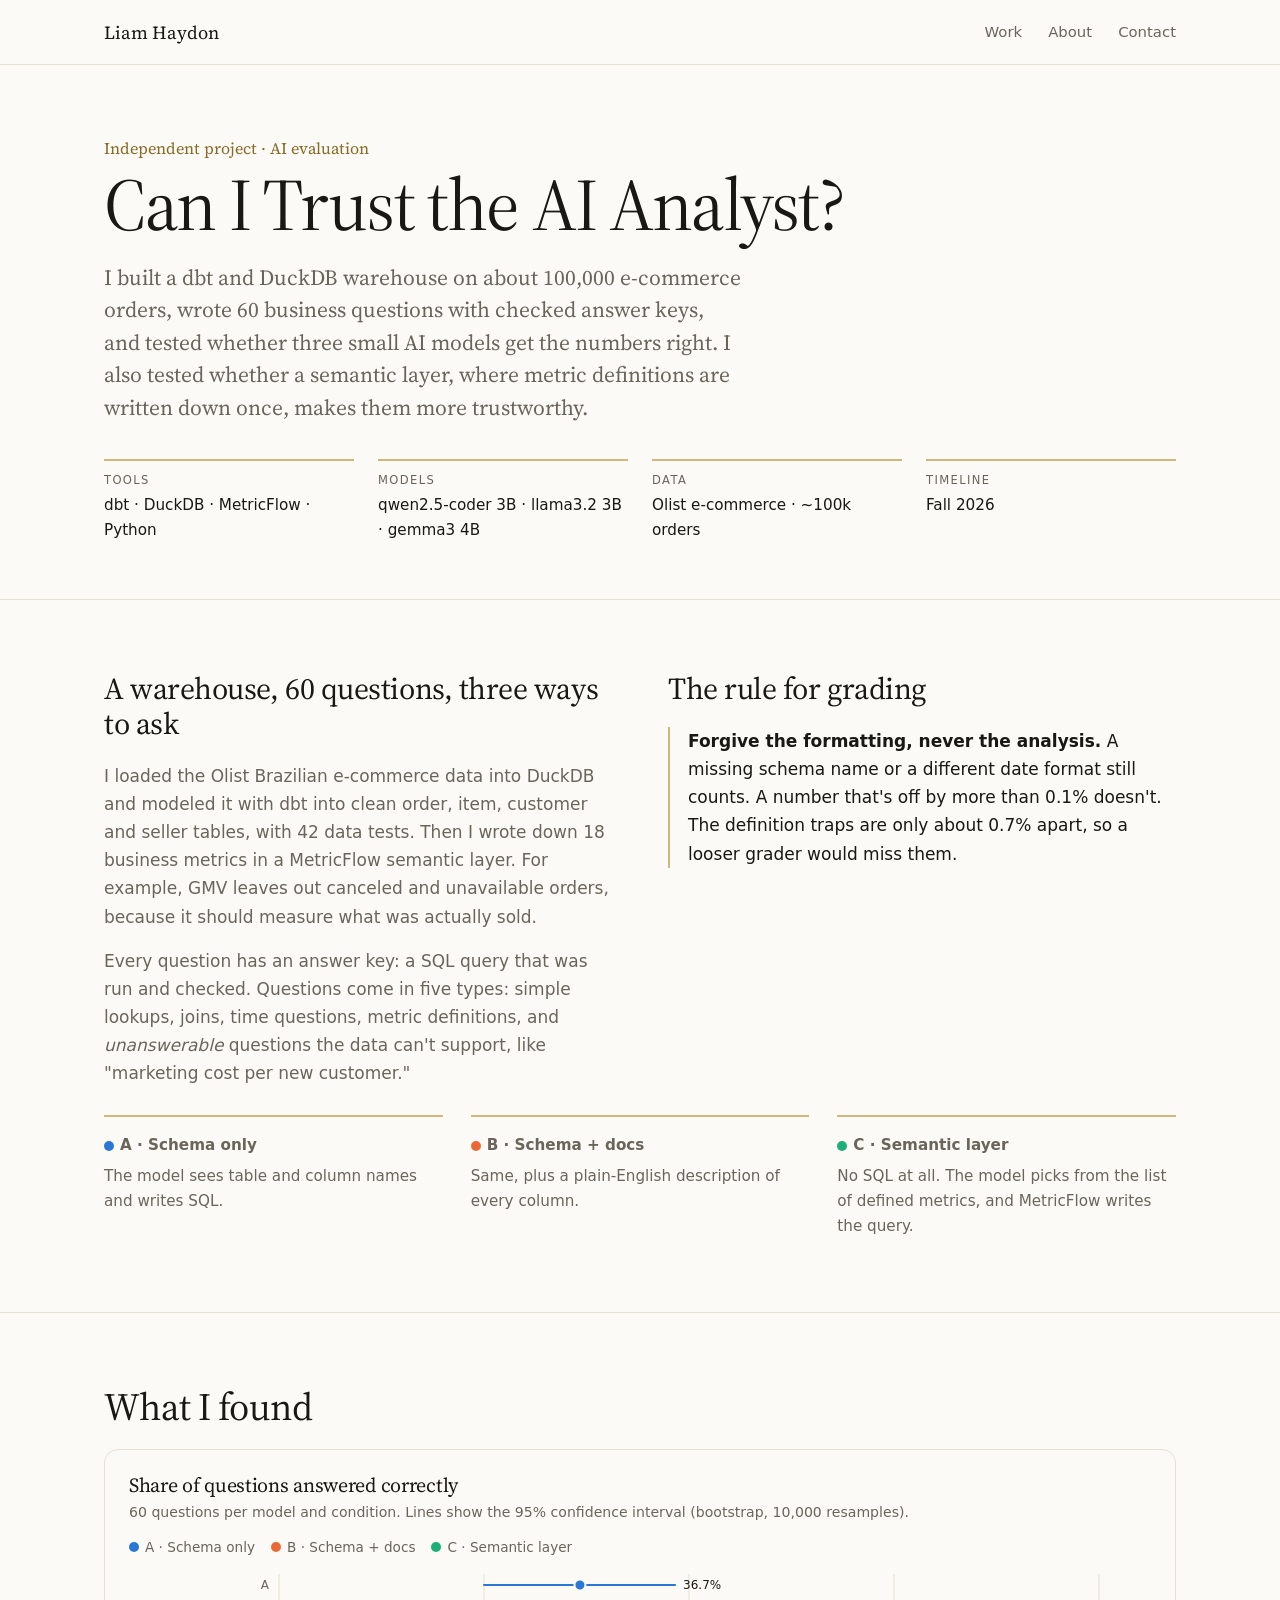
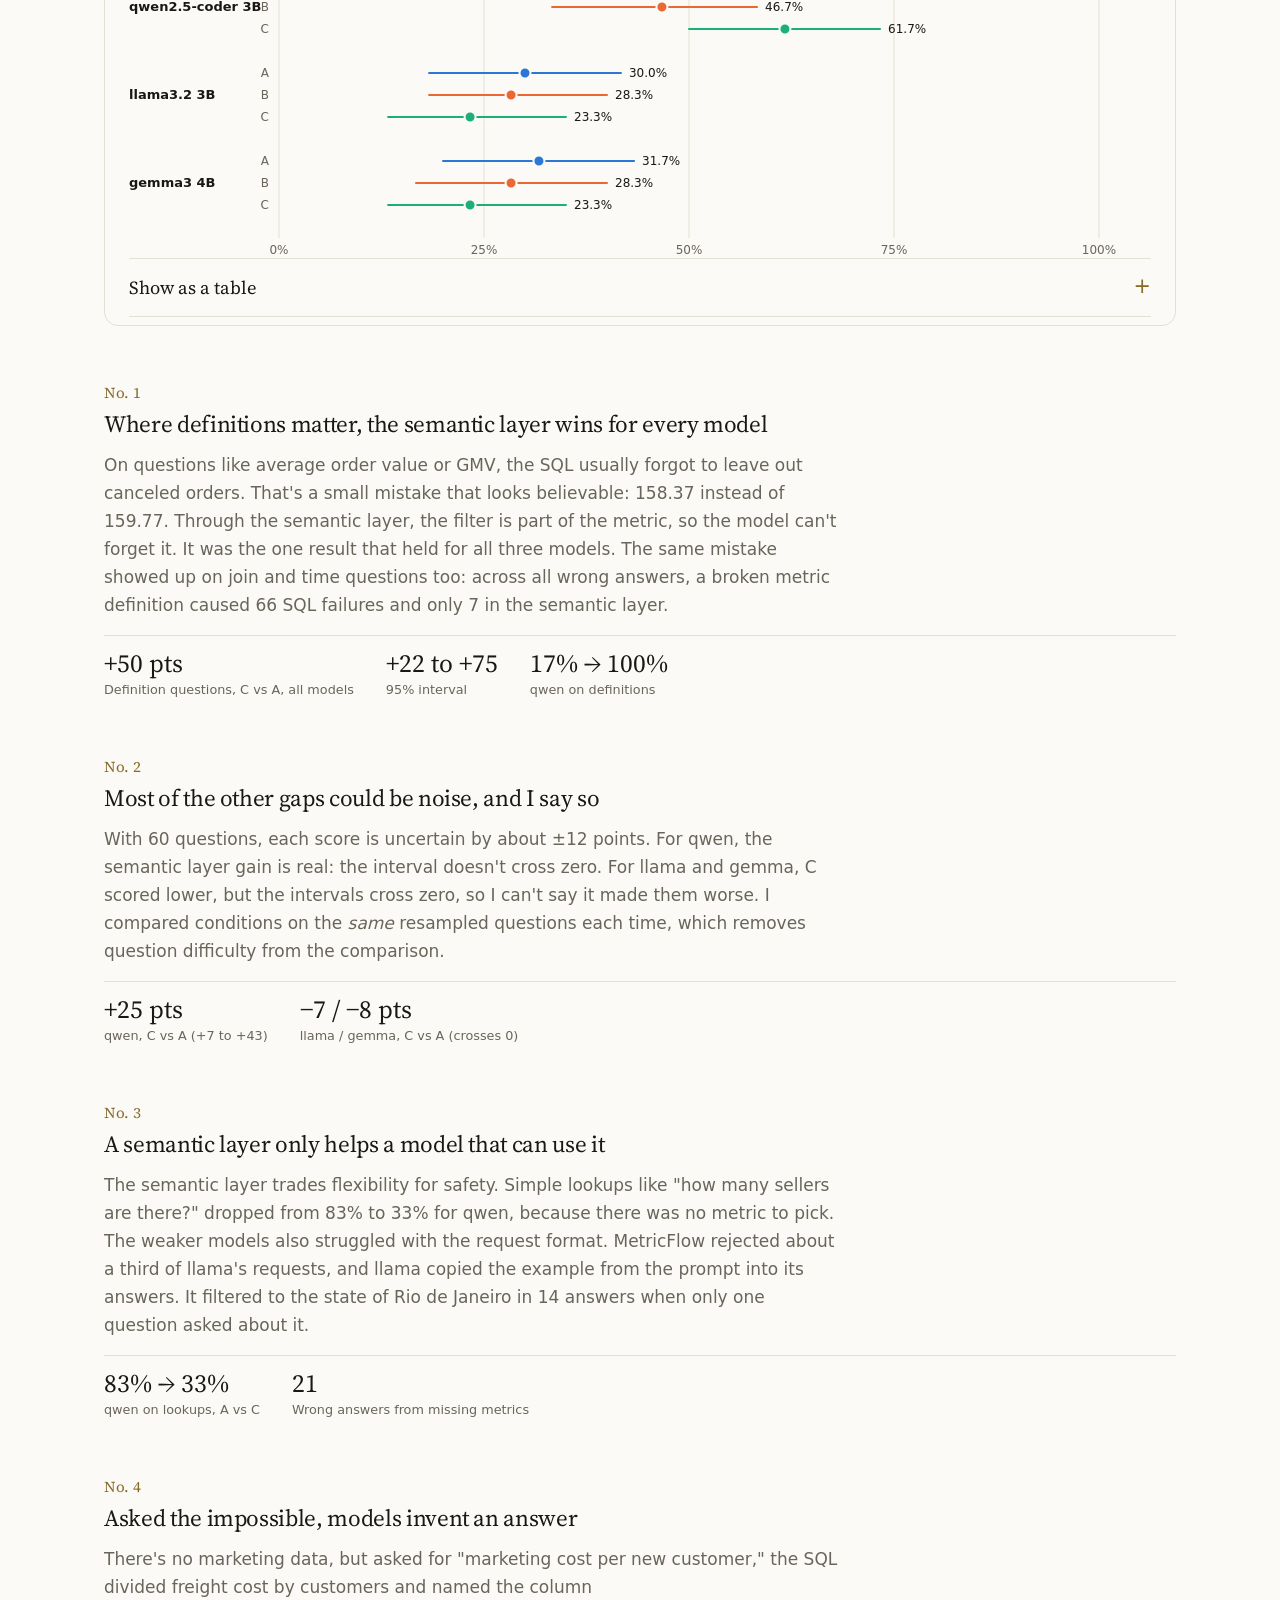
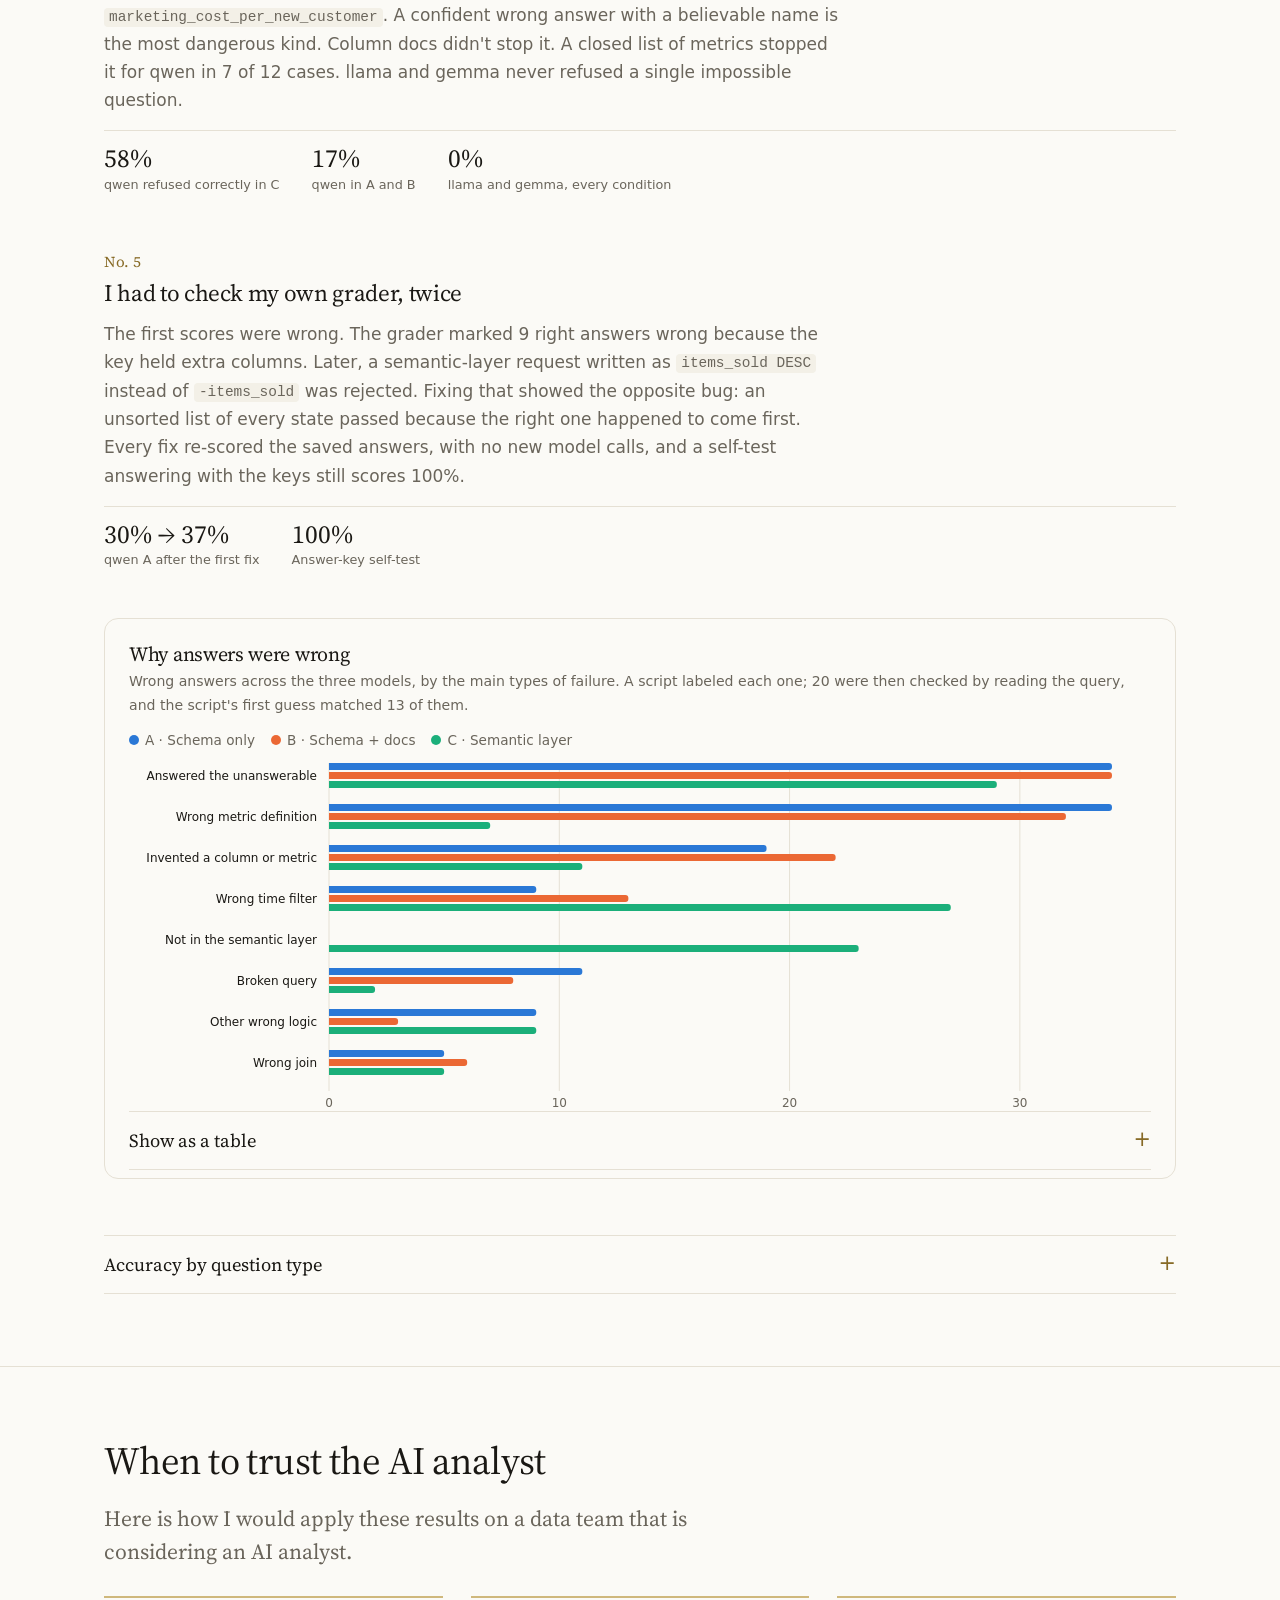
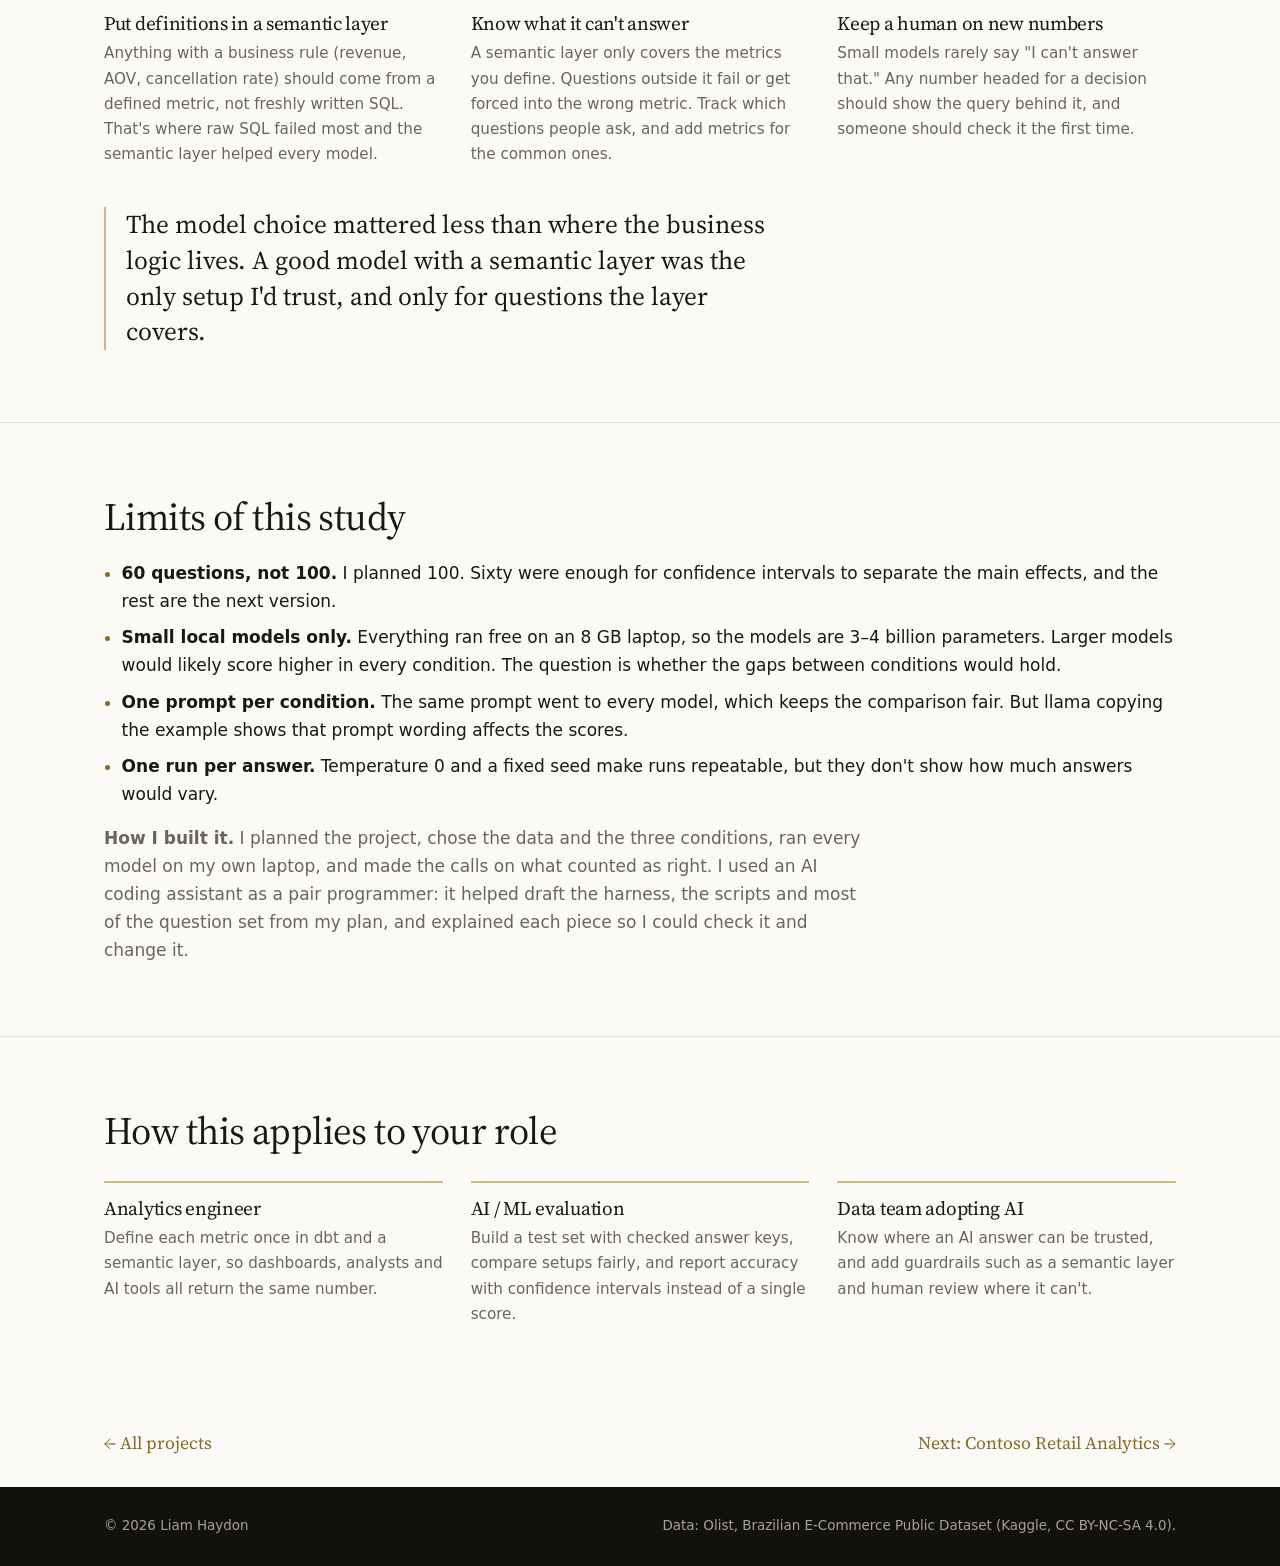
==== commit e3aae292: "Rebuild as "Field Notes": editorial layout, live project demos, contour-map cover - Homepage: one ch" ====
--- a/projects/ai-analyst-eval.html
+++ b/projects/ai-analyst-eval.html
@@ -5,73 +5,52 @@
   <meta name="viewport" content="width=device-width, initial-scale=1">
   <title>Can I Trust the AI Analyst? · Liam Haydon</title>
   <meta name="description" content="An evaluation of small AI models answering business questions with SQL, with and without a semantic layer, on a real e-commerce warehouse.">
+  <link rel="canonical" href="https://liamhaydon.github.io/projects/ai-analyst-eval.html">
+  <meta property="og:type" content="article">
+  <meta property="og:title" content="Can I Trust the AI Analyst? · Liam Haydon">
+  <meta property="og:description" content="Testing whether small AI models get business numbers right, with and without a semantic layer.">
+  <meta property="og:url" content="https://liamhaydon.github.io/projects/ai-analyst-eval.html">
+  <meta property="og:image" content="https://liamhaydon.github.io/assets/img/ai-analyst-accuracy.png">
+  <link rel="icon" href="../assets/favicon.svg" type="image/svg+xml">
   <link rel="preconnect" href="https://fonts.googleapis.com">
   <link rel="preconnect" href="https://fonts.gstatic.com" crossorigin>
-  <link href="https://fonts.googleapis.com/css2?family=Inter:wght@400;500;600&family=Source+Serif+4:opsz,wght@8..60,600&display=swap" rel="stylesheet">
-  <link rel="stylesheet" href="../assets/css/style.css?v=7">
-  <style>
-    /* Chart colors: one per condition, validated for colorblind separation in light and dark. */
-    :root { --cA: #2a78d6; --cB: #eb6834; --cC: #1baf7a; --grid: #e3e0d8; }
-    @media (prefers-color-scheme: dark) { :root:not([data-theme="light"]) { --cA: #3987e5; --cB: #d95926; --cC: #199e70; --grid: #2d2c29; } }
-    :root[data-theme="dark"] { --cA: #3987e5; --cB: #d95926; --cC: #199e70; --grid: #2d2c29; }
-
-    .conditions { display: grid; gap: 20px; margin-top: 8px; }
-    @media (min-width: 760px) { .conditions { grid-template-columns: repeat(3, 1fr); } }
-    .conditions .tag { display: inline-flex; align-items: center; gap: 8px; font-weight: 600; font-size: .85rem; margin-bottom: 8px; }
-    .swatch { width: 10px; height: 10px; border-radius: 50%; display: inline-block; flex: none; }
-
-    .chart-card { border: 1px solid var(--border); border-radius: var(--radius); padding: 20px 20px 14px; margin-top: 28px; position: relative; }
-    .chart-card h3 { font-family: var(--sans); font-size: 1rem; font-weight: 600; margin-bottom: 4px; }
-    .chart-card .sub { font-size: .88rem; color: var(--muted); margin: 0 0 12px; }
-    .legend { display: flex; flex-wrap: wrap; gap: 16px; list-style: none; padding: 0; margin: 0 0 8px; font-size: .85rem; color: var(--muted); }
-    .legend li { display: inline-flex; align-items: center; gap: 6px; }
-    .chart svg { display: block; overflow: visible; max-width: 100%; }
-    .chart text { font: 12px var(--sans); fill: var(--muted); }
-    .chart .model { font-weight: 600; fill: var(--text); font-size: 13px; }
-    .chart .val { fill: var(--text); font-size: 12px; }
-    .tip {
-      position: absolute; pointer-events: none; background: var(--band); color: var(--band-text);
-      font-size: .82rem; padding: 8px 10px; border-radius: 6px; box-shadow: var(--shadow); opacity: 0;
-      transition: opacity .1s ease; max-width: 240px; line-height: 1.4;
-    }
-    .tip b { color: var(--gold); font-weight: 600; }
-
-    table.data { width: 100%; border-collapse: collapse; font-size: .9rem; margin: 6px 0 18px; }
-    table.data th, table.data td { padding: 7px 8px; border-bottom: 1px solid var(--border); text-align: right; white-space: nowrap; }
-    table.data th:first-child, table.data td:first-child { text-align: left; }
-    table.data th { font-weight: 600; color: var(--muted); font-size: .78rem; text-transform: uppercase; letter-spacing: .06em; }
-    .table-wrap { overflow-x: auto; }
-    .hl { background: var(--accent-soft); font-weight: 600; }
-
-    .quote { font: 600 1.25rem/1.4 var(--serif); color: var(--text); border-left: 3px solid var(--gold); padding-left: 18px; margin: 24px 0 0; max-width: 40rem; }
-    .limits li { margin-bottom: .6rem; color: var(--muted); }
-    .limits strong { color: var(--text); }
-    .built { margin-top: 1.4rem; color: var(--muted); max-width: 70ch; }
-    .built strong { color: var(--text); }
-  </style>
+  <link href="https://fonts.googleapis.com/css2?family=Source+Serif+4:ital,opsz,wght@0,8..60,400;1,8..60,400&display=swap" rel="stylesheet">
+  <link rel="stylesheet" href="../assets/css/style.css?v=12">
+  <script type="application/ld+json">
+  {
+    "@context": "https://schema.org",
+    "@type": "CreativeWork",
+    "name": "Can I Trust the AI Analyst?",
+    "description": "An evaluation of three small AI models answering 60 business questions on a dbt and DuckDB warehouse, comparing raw SQL with a MetricFlow semantic layer and reporting accuracy with 95% confidence intervals.",
+    "url": "https://liamhaydon.github.io/projects/ai-analyst-eval.html",
+    "author": { "@type": "Person", "name": "Liam Haydon", "url": "https://liamhaydon.github.io/" },
+    "keywords": "LLM evaluation, dbt, DuckDB, MetricFlow, semantic layer, text-to-SQL, analytics engineering"
+  }
+  </script>
 </head>
 <body>
 
-<nav class="nav">
-  <div class="container">
-    <a class="brand" href="../index.html"><span class="mark">LH</span><span class="full">Liam Haydon</span><span class="muted"> / AI Analyst</span></a>
+<nav class="nav" aria-label="Site">
+  <div class="wrap">
+    <a class="brand" href="../index.html">Liam Haydon</a>
     <ul>
-      <li class="hide-sm"><a class="link" href="#setup">Setup</a></li>
-      <li><a class="link" href="#findings">Findings</a></li>
-      <li><a class="link" href="#trust">When to trust it</a></li>
-      <li class="hide-sm"><a class="link" href="#limits">Limits</a></li>
+      <li><a href="../index.html#work">Work</a></li>
+      <li><a href="../index.html#about">About</a></li>
+      <li><a href="../index.html#contact">Contact</a></li>
     </ul>
   </div>
 </nav>
 
-<header class="hero" data-mark="LH">
-  <div class="container">
-    <div class="eyebrow">Independent project · AI evaluation</div>
+<main>
+
+<header class="page-head">
+  <div class="wrap">
+    <p class="kicker">Independent project · AI evaluation</p>
     <h1>Can I Trust the AI Analyst?</h1>
     <p class="lead">
       I built a dbt and DuckDB warehouse on about 100,000 e-commerce orders, wrote 60 business questions with checked answer keys, and tested whether three small AI models get the numbers right. I also tested whether a semantic layer, where metric definitions are written down once, makes them more trustworthy.
     </p>
-    <dl class="meta">
+    <dl class="facts">
       <div><dt>Tools</dt><dd>dbt · DuckDB · MetricFlow · Python</dd></div>
       <div><dt>Models</dt><dd>qwen2.5-coder 3B · llama3.2 3B · gemma3 4B</dd></div>
       <div><dt>Data</dt><dd>Olist e-commerce · ~100k orders</dd></div>
@@ -81,10 +60,9 @@
 </header>
 
 <section id="setup">
-  <div class="container">
-    <div class="split">
-      <div>
-        <div class="eyebrow">The setup</div>
+  <div class="wrap">
+    <div class="two">
+      <div>
         <h2>A warehouse, 60 questions, three ways to ask</h2>
         <p class="muted">
           I loaded the Olist Brazilian e-commerce data into DuckDB and modeled it with dbt into clean order, item, customer and seller tables,
@@ -97,38 +75,35 @@
         </p>
       </div>
       <div>
-        <div class="eyebrow">The rule for grading</div>
-        <div class="scenario">
-          <p><strong>Forgive the formatting, never the analysis.</strong> A missing schema name or a different date format still counts. A number that's off by more than 0.1% doesn't. The definition traps are only about 0.7% apart, so a looser grader would miss them.</p>
-        </div>
-      </div>
-    </div>
-
-    <div class="conditions" style="margin-top:40px">
-      <div class="card"><div class="body">
-        <span class="tag"><span class="swatch" style="background:var(--cA)"></span>A · Schema only</span>
-        <p class="muted">The model sees table and column names and writes SQL.</p>
-      </div></div>
-      <div class="card"><div class="body">
-        <span class="tag"><span class="swatch" style="background:var(--cB)"></span>B · Schema + docs</span>
-        <p class="muted">Same, plus a plain-English description of every column.</p>
-      </div></div>
-      <div class="card"><div class="body">
-        <span class="tag"><span class="swatch" style="background:var(--cC)"></span>C · Semantic layer</span>
-        <p class="muted">No SQL at all. The model picks from the list of defined metrics, and MetricFlow writes the query.</p>
-      </div></div>
+        <h2>The rule for grading</h2>
+        <p class="note"><strong>Forgive the formatting, never the analysis.</strong> A missing schema name or a different date format still counts. A number that's off by more than 0.1% doesn't. The definition traps are only about 0.7% apart, so a looser grader would miss them.</p>
+      </div>
+    </div>
+
+    <div class="three">
+      <div>
+        <p class="series"><span class="swatch" style="background:var(--cA)"></span>A · Schema only</p>
+        <p>The model sees table and column names and writes SQL.</p>
+      </div>
+      <div>
+        <p class="series"><span class="swatch" style="background:var(--cB)"></span>B · Schema + docs</p>
+        <p>Same, plus a plain-English description of every column.</p>
+      </div>
+      <div>
+        <p class="series"><span class="swatch" style="background:var(--cC)"></span>C · Semantic layer</p>
+        <p>No SQL at all. The model picks from the list of defined metrics, and MetricFlow writes the query.</p>
+      </div>
     </div>
   </div>
 </section>
 
 <section id="findings">
-  <div class="container">
-    <div class="eyebrow">The results</div>
+  <div class="wrap">
     <h2>What I found</h2>
 
     <div class="chart-card" id="acc-card">
       <h3>Share of questions answered correctly</h3>
-      <p class="sub">60 questions per model and condition. Lines show the 95% confidence interval (bootstrap, 10,000 resamples).</p>
+      <p>60 questions per model and condition. Lines show the 95% confidence interval (bootstrap, 10,000 resamples).</p>
       <ul class="legend">
         <li><span class="swatch" style="background:var(--cA)"></span>A · Schema only</li>
         <li><span class="swatch" style="background:var(--cB)"></span>B · Schema + docs</li>
@@ -136,10 +111,10 @@
       </ul>
       <div class="chart" id="acc-chart" role="img" aria-label="Accuracy with confidence intervals for three models and three conditions. qwen improves from 37% to 47% to 62%; llama and gemma score between 23% and 32% in every condition."></div>
       <div class="tip" id="tip"></div>
-      <details class="code-card" style="margin-top:10px">
+      <details>
         <summary>Show as a table</summary>
         <div class="table-wrap">
-          <table class="data">
+          <table>
             <thead><tr><th>Model</th><th>A · Schema</th><th>B · + Docs</th><th>C · Semantic</th></tr></thead>
             <tbody>
               <tr><td>qwen2.5-coder 3B</td><td>36.7% (25–48)</td><td>46.7% (33–58)</td><td>61.7% (50–73)</td></tr>
@@ -151,89 +126,58 @@
       </details>
     </div>
 
-    <div class="findings" style="margin-top:56px">
-      <article class="finding">
-        <div>
-          <span class="q-num">01</span>
-          <h3>Where definitions matter, the semantic layer wins for every model</h3>
-          <p>On questions like average order value or GMV, the SQL usually forgot to leave out canceled orders. That's a small mistake that looks believable: 158.37 instead of 159.77. Through the semantic layer, the filter is part of the metric, so the model can't forget it. It was the one result that held for all three models. The same mistake showed up on join and time questions too: across all wrong answers, a broken metric definition caused 66 SQL failures and only 7 in the semantic layer.</p>
-          <div class="stat">
-            <div><b>+50 pts</b><span>Definition questions, C vs A, all models</span></div>
-            <div><b>+22 to +75</b><span>95% interval</span></div>
-            <div><b>17% → 100%</b><span>qwen on definitions</span></div>
-          </div>
-        </div>
-      </article>
-
-      <article class="finding">
-        <div>
-          <span class="q-num">02</span>
-          <h3>Most of the other gaps could be noise, and I say so</h3>
-          <p>With 60 questions, each score is uncertain by about ±12 points. For qwen, the semantic layer gain is real: the interval doesn't cross zero. For llama and gemma, C scored lower, but the intervals cross zero, so I can't say it made them worse. I compared conditions on the <em>same</em> resampled questions each time, which removes question difficulty from the comparison.</p>
-          <div class="stat">
-            <div><b>+25 pts</b><span>qwen, C vs A (+7 to +43)</span></div>
-            <div><b>−7 / −8 pts</b><span>llama / gemma, C vs A (crosses 0)</span></div>
-          </div>
-        </div>
-      </article>
-
-      <article class="finding">
-        <div>
-          <span class="q-num">03</span>
-          <h3>A semantic layer only helps a model that can use it</h3>
-          <p>The semantic layer trades flexibility for safety. Simple lookups like "how many sellers are there?" dropped from 83% to 33% for qwen, because there was no metric to pick. The weaker models also struggled with the request format. MetricFlow rejected about a third of llama's requests, and llama copied the example from the prompt into its answers. It filtered to the state of Rio de Janeiro in 14 answers when only one question asked about it.</p>
-          <div class="stat">
-            <div><b>83% → 33%</b><span>qwen on lookups, A vs C</span></div>
-            <div><b>21</b><span>Wrong answers from missing metrics</span></div>
-          </div>
-        </div>
-      </article>
-
-      <article class="finding">
-        <div>
-          <span class="q-num">04</span>
-          <h3>Asked the impossible, models invent an answer</h3>
-          <p>There's no marketing data, but asked for "marketing cost per new customer," the SQL divided freight cost by customers and named the column <code>marketing_cost_per_new_customer</code>. A confident wrong answer with a believable name is the most dangerous kind. Column docs didn't stop it. A closed list of metrics stopped it for qwen in 7 of 12 cases. llama and gemma never refused a single impossible question.</p>
-          <div class="stat">
-            <div><b>58%</b><span>qwen refused correctly in C</span></div>
-            <div><b>17%</b><span>qwen in A and B</span></div>
-            <div><b>0%</b><span>llama and gemma, every condition</span></div>
-          </div>
-        </div>
-      </article>
-
-      <article class="finding">
-        <div>
-          <span class="q-num">05</span>
-          <h3>I had to check my own grader, twice</h3>
-          <p>The first scores were wrong. The grader marked 9 right answers wrong because the key held extra columns. Later, a semantic-layer request written as <code>items_sold DESC</code> instead of <code>-items_sold</code> was rejected. Fixing that showed the opposite bug: an unsorted list of every state passed because the right one happened to come first. Every fix re-scored the saved answers, with no new model calls, and a self-test answering with the keys still scores 100%.</p>
-          <div class="stat">
-            <div><b>30% → 37%</b><span>qwen A after the first fix</span></div>
-            <div><b>100%</b><span>Answer-key self-test</span></div>
-          </div>
-        </div>
-      </article>
-    </div>
-
-    <div class="chart-card" id="fail-card" style="margin-top:56px">
+    <!-- FINDINGS: numbered automatically. -->
+    <div class="findings">
+      <article class="finding">
+        <h3>Where definitions matter, the semantic layer wins for every model</h3>
+        <p>On questions like average order value or GMV, the SQL usually forgot to leave out canceled orders. That's a small mistake that looks believable: 158.37 instead of 159.77. Through the semantic layer, the filter is part of the metric, so the model can't forget it. It was the one result that held for all three models. The same mistake showed up on join and time questions too: across all wrong answers, a broken metric definition caused 66 SQL failures and only 7 in the semantic layer.</p>
+        <ul class="stats"><li><b>+50 pts</b>Definition questions, C vs A, all models</li><li><b>+22 to +75</b>95% interval</li><li><b>17% → 100%</b>qwen on definitions</li></ul>
+      </article>
+
+      <article class="finding">
+        <h3>Most of the other gaps could be noise, and I say so</h3>
+        <p>With 60 questions, each score is uncertain by about ±12 points. For qwen, the semantic layer gain is real: the interval doesn't cross zero. For llama and gemma, C scored lower, but the intervals cross zero, so I can't say it made them worse. I compared conditions on the <em>same</em> resampled questions each time, which removes question difficulty from the comparison.</p>
+        <ul class="stats"><li><b>+25 pts</b>qwen, C vs A (+7 to +43)</li><li><b>−7 / −8 pts</b>llama / gemma, C vs A (crosses 0)</li></ul>
+      </article>
+
+      <article class="finding">
+        <h3>A semantic layer only helps a model that can use it</h3>
+        <p>The semantic layer trades flexibility for safety. Simple lookups like "how many sellers are there?" dropped from 83% to 33% for qwen, because there was no metric to pick. The weaker models also struggled with the request format. MetricFlow rejected about a third of llama's requests, and llama copied the example from the prompt into its answers. It filtered to the state of Rio de Janeiro in 14 answers when only one question asked about it.</p>
+        <ul class="stats"><li><b>83% → 33%</b>qwen on lookups, A vs C</li><li><b>21</b>Wrong answers from missing metrics</li></ul>
+      </article>
+
+      <article class="finding">
+        <h3>Asked the impossible, models invent an answer</h3>
+        <p>There's no marketing data, but asked for "marketing cost per new customer," the SQL divided freight cost by customers and named the column <code>marketing_cost_per_new_customer</code>. A confident wrong answer with a believable name is the most dangerous kind. Column docs didn't stop it. A closed list of metrics stopped it for qwen in 7 of 12 cases. llama and gemma never refused a single impossible question.</p>
+        <ul class="stats"><li><b>58%</b>qwen refused correctly in C</li><li><b>17%</b>qwen in A and B</li><li><b>0%</b>llama and gemma, every condition</li></ul>
+      </article>
+
+      <article class="finding">
+        <h3>I had to check my own grader, twice</h3>
+        <p>The first scores were wrong. The grader marked 9 right answers wrong because the key held extra columns. Later, a semantic-layer request written as <code>items_sold DESC</code> instead of <code>-items_sold</code> was rejected. Fixing that showed the opposite bug: an unsorted list of every state passed because the right one happened to come first. Every fix re-scored the saved answers, with no new model calls, and a self-test answering with the keys still scores 100%.</p>
+        <ul class="stats"><li><b>30% → 37%</b>qwen A after the first fix</li><li><b>100%</b>Answer-key self-test</li></ul>
+      </article>
+    </div>
+
+    <div class="chart-card" id="fail-card" style="margin-top:48px">
       <h3>Why answers were wrong</h3>
-      <p class="sub">Wrong answers across the three models, by the main types of failure. A script labeled each one; 20 were then checked by reading the query, and the script's first guess matched 13 of them.</p>
+      <p>Wrong answers across the three models, by the main types of failure. A script labeled each one; 20 were then checked by reading the query, and the script's first guess matched 13 of them.</p>
       <ul class="legend">
         <li><span class="swatch" style="background:var(--cA)"></span>A · Schema only</li>
         <li><span class="swatch" style="background:var(--cB)"></span>B · Schema + docs</li>
         <li><span class="swatch" style="background:var(--cC)"></span>C · Semantic layer</li>
       </ul>
       <div class="chart" id="fail-chart" role="img" aria-label="Wrong answers by failure type. SQL conditions fail most on wrong metric definitions and invented column names; the semantic layer fails on missing metrics and time filters."></div>
-      <details class="code-card" style="margin-top:10px">
+      <details>
         <summary>Show as a table</summary>
-        <div class="table-wrap"><table class="data" id="fail-table"></table></div>
+        <div class="table-wrap"><table id="fail-table"></table></div>
       </details>
     </div>
 
-    <details class="code-card" style="margin-top:28px">
+    <details>
       <summary>Accuracy by question type</summary>
       <div class="table-wrap">
-        <table class="data">
+        <table>
           <thead><tr><th>Type (12 each)</th><th>qwen A / B / C</th><th>llama A / B / C</th><th>gemma A / B / C</th></tr></thead>
           <tbody>
             <tr><td>Definition</td><td class="hl">17 / 25 / 100</td><td class="hl">33 / 25 / 58</td><td class="hl">17 / 8 / 58</td></tr>
@@ -250,66 +194,54 @@
 </section>
 
 <section id="trust">
-  <div class="container">
-    <div class="eyebrow">For a data team lead</div>
+  <div class="wrap">
     <h2>When to trust the AI analyst</h2>
     <p class="lead">Here is how I would apply these results on a data team that is considering an AI analyst.</p>
-    <div class="verdict">
-      <div class="card"><div class="body">
-        <h3>Put definitions in a semantic layer</h3>
-        <p class="muted">Anything with a business rule (revenue, AOV, cancellation rate) should come from a defined metric, not freshly written SQL. That's where raw SQL failed most and the semantic layer helped every model.</p>
-      </div></div>
-      <div class="card"><div class="body">
-        <h3>Know what it can't answer</h3>
-        <p class="muted">A semantic layer only covers the metrics you define. Questions outside it fail or get forced into the wrong metric. Track which questions people ask, and add metrics for the common ones.</p>
-      </div></div>
-      <div class="card"><div class="body">
-        <h3>Keep a human on new numbers</h3>
-        <p class="muted">Small models rarely say "I can't answer that." Any number headed for a decision should show the query behind it, and someone should check it the first time.</p>
-      </div></div>
+    <div class="three">
+      <div><h3>Put definitions in a semantic layer</h3><p>Anything with a business rule (revenue, AOV, cancellation rate) should come from a defined metric, not freshly written SQL. That's where raw SQL failed most and the semantic layer helped every model.</p></div>
+      <div><h3>Know what it can't answer</h3><p>A semantic layer only covers the metrics you define. Questions outside it fail or get forced into the wrong metric. Track which questions people ask, and add metrics for the common ones.</p></div>
+      <div><h3>Keep a human on new numbers</h3><p>Small models rarely say "I can't answer that." Any number headed for a decision should show the query behind it, and someone should check it the first time.</p></div>
     </div>
     <p class="quote">The model choice mattered less than where the business logic lives. A good model with a semantic layer was the only setup I'd trust, and only for questions the layer covers.</p>
   </div>
 </section>
 
 <section id="limits">
-  <div class="container">
-    <div class="eyebrow">Being honest about it</div>
+  <div class="wrap">
     <h2>Limits of this study</h2>
-    <ul class="limits">
+    <ul class="plain-list">
       <li><strong>60 questions, not 100.</strong> I planned 100. Sixty were enough for confidence intervals to separate the main effects, and the rest are the next version.</li>
       <li><strong>Small local models only.</strong> Everything ran free on an 8 GB laptop, so the models are 3–4 billion parameters. Larger models would likely score higher in every condition. The question is whether the gaps between conditions would hold.</li>
       <li><strong>One prompt per condition.</strong> The same prompt went to every model, which keeps the comparison fair. But llama copying the example shows that prompt wording affects the scores.</li>
       <li><strong>One run per answer.</strong> Temperature 0 and a fixed seed make runs repeatable, but they don't show how much answers would vary.</li>
     </ul>
-    <p class="built"><strong>How I built it.</strong> I planned the project, chose the data and the three conditions, ran every model on my own laptop, and made the calls on what counted as right. I used an AI coding assistant as a pair programmer: it helped draft the harness, the scripts and most of the question set from my plan, and explained each piece so I could check it and change it.</p>
-  </div>
-</section>
-
-<section id="role">
-  <div class="container">
-    <div class="eyebrow">For your team</div>
+    <p class="muted" style="max-width:70ch"><strong>How I built it.</strong> I planned the project, chose the data and the three conditions, ran every model on my own laptop, and made the calls on what counted as right. I used an AI coding assistant as a pair programmer: it helped draft the harness, the scripts and most of the question set from my plan, and explained each piece so I could check it and change it.</p>
+  </div>
+</section>
+
+<section id="applies">
+  <div class="wrap">
     <h2>How this applies to your role</h2>
-    <div class="bring three">
-      <div class="fit">
-        <span class="role-tag">Analytics engineer</span>
-        <p>Define each metric once in dbt and a semantic layer, so dashboards, analysts and AI tools all return the same number.</p>
-      </div>
-      <div class="fit">
-        <span class="role-tag">AI / ML evaluation</span>
-        <p>Build a test set with checked answer keys, compare setups fairly, and report accuracy with confidence intervals instead of a single score.</p>
-      </div>
-      <div class="fit">
-        <span class="role-tag">Data team adopting AI</span>
-        <p>Know where an AI answer can be trusted, and add guardrails such as a semantic layer and human review where it can't.</p>
-      </div>
-    </div>
-  </div>
-</section>
+    <div class="three">
+      <div><h3>Analytics engineer</h3><p>Define each metric once in dbt and a semantic layer, so dashboards, analysts and AI tools all return the same number.</p></div>
+      <div><h3>AI / ML evaluation</h3><p>Build a test set with checked answer keys, compare setups fairly, and report accuracy with confidence intervals instead of a single score.</p></div>
+      <div><h3>Data team adopting AI</h3><p>Know where an AI answer can be trusted, and add guardrails such as a semantic layer and human review where it can't.</p></div>
+    </div>
+  </div>
+</section>
+
+<nav class="next" aria-label="More projects">
+  <div class="wrap">
+    <a href="../index.html#work">← All projects</a>
+    <a href="contoso-retail-analytics.html">Next: Contoso Retail Analytics →</a>
+  </div>
+</nav>
+
+</main>
 
 <footer>
-  <div class="container">
-    <a href="../index.html">← Back to portfolio</a>
+  <div class="wrap">
+    <span>© 2026 Liam Haydon</span>
     <span>Data: Olist, Brazilian E-Commerce Public Dataset (Kaggle, CC BY-NC-SA 4.0).</span>
   </div>
 </footer>
@@ -368,7 +300,7 @@
     var svg = el("svg", { viewBox: "0 0 " + W + " " + H, width: W, height: H }, box);
     var x = function (v) { return L + (W - L - R) * v / 100; };
     [0, 25, 50, 75, 100].forEach(function (t) {
-      el("line", { x1: x(t), x2: x(t), y1: top, y2: H - 20, stroke: "var(--grid)", "stroke-width": 1 }, svg);
+      el("line", { x1: x(t), x2: x(t), y1: top, y2: H - 20, stroke: "var(--line)", "stroke-width": 1 }, svg);
       el("text", { x: x(t), y: H - 4, "text-anchor": "middle" }, svg, t + "%");
     });
     acc.forEach(function (g, gi) {
@@ -401,7 +333,7 @@
     var svg = el("svg", { viewBox: "0 0 " + W + " " + H, width: W, height: H }, box);
     var x = function (v) { return L + (W - L - R) * v / max; };
     [0, 10, 20, 30].forEach(function (t) {
-      el("line", { x1: x(t), x2: x(t), y1: top + head, y2: H - 20, stroke: "var(--grid)", "stroke-width": 1 }, svg);
+      el("line", { x1: x(t), x2: x(t), y1: top + head, y2: H - 20, stroke: "var(--line)", "stroke-width": 1 }, svg);
       el("text", { x: x(t), y: H - 4, "text-anchor": t === 0 && narrow ? "start" : "middle" }, svg, t);
     });
     fail.forEach(function (f, i) {
--- a/assets/css/style.css
+++ b/assets/css/style.css
@@ -1,381 +1,284 @@
-/* ==========================================================================
-   Liam Haydon · Portfolio
-   Professional and minimal, with black bands and CU gold accents.
-   ========================================================================== */
+/* Liam Haydon · portfolio · "Field Notes"
+   One stylesheet, no build step. Warm paper, big serif, CU gold. Patterns are documented in CLAUDE.md. */
 
 /* ---------- Tokens ---------- */
 :root {
-  --bg: #ffffff;
-  --surface: #f7f6f2;
-  --text: #1a1a1a;
-  --muted: #5c5c5c;
-  --faint: #8b8b8b;
-  --border: #e3e0d8;
-  --accent: #8a6b25;          /* CU gold, darkened for text on white */
-  --gold: #cfb87c;            /* true CU gold, for use on black */
-  --accent-soft: #f4eedd;
-  --band: #111111;            /* black hero / contact / footer */
-  --band-text: #f5f3ee;
-  --band-muted: #b5b1a7;
-  --band-line: rgba(255, 255, 255, .14);
-  --code-bg: #16181d;
-  --shadow: 0 10px 30px -12px rgba(0, 0, 0, .18);
-  --serif: "Source Serif 4", Georgia, "Times New Roman", serif;
-  --sans: "Inter", system-ui, -apple-system, "Segoe UI", sans-serif;
+  --bg: #fbfaf6;            /* paper */
+  --soft: #f3f0e7;          /* slightly darker paper: code, tables */
+  --text: #1a1814;
+  --muted: #6a655b;
+  --line: #e5e0d4;
+  --track: #efebe1;         /* demo tracks and toggles */
+  --accent: #876a26;        /* gold dark enough for text on paper */
+  --fill: #c4a65a;          /* gold for bars and pressed buttons */
+  --on-fill: #1a1814;
+  --gold: #cfb87c;          /* true CU gold: rules, and anything on the photo */
+  --ink: #12110e;           /* footer */
+  --cA: #2a78d6; --cB: #eb6834; --cC: #1baf7a;   /* chart series on the AI page */
+  --serif: "Source Serif 4", Georgia, serif;
+  --sans: system-ui, -apple-system, "Segoe UI", Roboto, sans-serif;
   --mono: ui-monospace, SFMono-Regular, Menlo, Consolas, monospace;
-  --max: 1000px;
-  --radius: 8px;
+  --w: 1120px;
+  color-scheme: light dark;
 }
 @media (prefers-color-scheme: dark) {
-  :root:not([data-theme="light"]) {
-    --bg: #141414;
-    --surface: #1c1c1c;
-    --text: #ebe8e1;
-    --muted: #a8a49c;
-    --faint: #7d7a74;
-    --border: #2d2c29;
-    --accent: #cfb87c;
-    --accent-soft: #2a2518;
-    --band: #0a0a0a;
-    --code-bg: #0d0e11;
-    --shadow: 0 10px 30px -12px rgba(0, 0, 0, .6);
+  :root {
+    --bg: #14130f; --soft: #1c1a15; --text: #eeeae0; --muted: #a39e92; --line: #2d2a23; --track: #24211b;
+    --accent: #cfb87c; --fill: #cfb87c; --on-fill: #14130f; --ink: #0c0b09;
+    --cA: #3987e5; --cB: #d95926; --cC: #199e70;
   }
-}
-:root[data-theme="dark"] {
-  --bg: #141414;
-  --surface: #1c1c1c;
-  --text: #ebe8e1;
-  --muted: #a8a49c;
-  --faint: #7d7a74;
-  --border: #2d2c29;
-  --accent: #cfb87c;
-  --accent-soft: #2a2518;
-  --band: #0a0a0a;
-  --code-bg: #0d0e11;
-  --shadow: 0 10px 30px -12px rgba(0, 0, 0, .6);
 }
 
 /* ---------- Base ---------- */
 *, *::before, *::after { box-sizing: border-box; }
 html { scroll-behavior: smooth; }
-@media (prefers-reduced-motion: reduce) { html { scroll-behavior: auto; } * { transition: none !important; } }
-body {
-  margin: 0;
-  background: var(--bg);
-  color: var(--text);
-  font: 400 16.5px/1.65 var(--sans);
-  -webkit-font-smoothing: antialiased;
-}
-img { max-width: 100%; height: auto; display: block; }
+body { margin: 0; background: var(--bg); color: var(--text); font: 17px/1.65 var(--sans); -webkit-font-smoothing: antialiased; }
+img, video { max-width: 100%; height: auto; display: block; }
 a { color: var(--accent); text-decoration: none; }
 a:hover { text-decoration: underline; text-underline-offset: 3px; }
-h1, h2, h3 { font-family: var(--serif); font-weight: 600; color: var(--text); line-height: 1.15; letter-spacing: -0.015em; margin: 0; }
-h1 { font-size: clamp(2.6rem, 7vw, 4rem); }
-h2 { font-size: clamp(1.6rem, 3vw, 2rem); }
-h3 { font-size: 1.2rem; }
+h1, h2, h3 { font-family: var(--serif); font-weight: 400; line-height: 1.15; letter-spacing: -0.015em; margin: 0; }
+h2 { font-size: clamp(1.7rem, 3.2vw, 2.4rem); margin-bottom: 1.25rem; }
+h3 { font-size: 1.3rem; }
 p { margin: 0 0 1rem; }
+p:last-child { margin-bottom: 0; }
 strong { font-weight: 600; }
-code { font-family: var(--mono); font-size: .88em; }
-:not(pre) > code { background: var(--surface); border: 1px solid var(--border); padding: .05em .35em; border-radius: 4px; }
-::selection { background: var(--gold); color: #111; }
-
-.container { max-width: var(--max); margin: 0 auto; padding: 0 20px; }
-@media (min-width: 720px) { .container { padding: 0 32px; } }
-
-section { padding: 72px 0; scroll-margin-top: 60px; }
-section + section { border-top: 1px solid var(--border); }
-
-.eyebrow {
-  font: 600 .74rem/1 var(--sans); letter-spacing: .14em; text-transform: uppercase;
-  color: var(--accent); margin-bottom: .9rem;
-}
-.lead { font-size: 1.15rem; color: var(--muted); max-width: 44rem; }
+code, pre { font-family: var(--mono); font-size: .85em; }
+:not(pre) > code { background: var(--soft); padding: .1em .35em; border-radius: 4px; }
+pre { background: var(--soft); border-left: 2px solid var(--gold); padding: 16px; overflow-x: auto; line-height: 1.55; margin: 0 0 1rem; border-radius: 0 8px 8px 0; }
+::selection { background: var(--gold); color: #1a1814; }
+:focus-visible { outline: 2px solid var(--accent); outline-offset: 3px; border-radius: 3px; }
+
+.wrap { max-width: var(--w); margin: 0 auto; padding: 0 24px; }
+section { padding: 72px 0; border-top: 1px solid var(--line); scroll-margin-top: 64px; }
 .muted { color: var(--muted); }
-
-/* Numbered section heading:  01  Projects ───────── */
-.sec-head { display: flex; align-items: baseline; gap: 14px; margin-bottom: 2rem; }
-.sec-head .num { font: 600 .9rem var(--sans); color: var(--accent); letter-spacing: .06em; }
-.sec-head::after { content: ""; flex: 1; height: 1px; background: var(--border); transform: translateY(-6px); }
-.sec-head h2 { white-space: nowrap; }
-
-/* ---------- Top nav ---------- */
-.nav {
-  position: sticky; top: 0; z-index: 10;
-  background: color-mix(in srgb, var(--bg) 92%, transparent);
-  backdrop-filter: blur(8px);
-  border-bottom: 1px solid var(--border);
-}
-.nav .container { display: flex; align-items: center; justify-content: space-between; height: 60px; gap: 16px; }
-.brand { display: inline-flex; align-items: center; gap: 10px; font: 600 1.05rem var(--serif); color: var(--text); }
+.lead { font: 400 clamp(1.15rem, 2vw, 1.35rem)/1.5 var(--serif); color: var(--muted); max-width: 40rem; }
+.label { font-size: .74rem; letter-spacing: .14em; text-transform: uppercase; color: var(--muted); margin: 0 0 .9rem; }
+.kicker { font: 400 1rem var(--serif); color: var(--accent); margin: 0 0 .5rem; }
+
+/* ---------- Nav (all pages) ---------- */
+.nav { position: sticky; top: 0; z-index: 10; background: color-mix(in srgb, var(--bg) 88%, transparent); backdrop-filter: blur(10px); border-bottom: 1px solid var(--line); }
+.nav .wrap { display: flex; align-items: center; justify-content: space-between; height: 64px; }
+.brand { font: 400 1.15rem var(--serif); color: var(--text); }
 .brand:hover { text-decoration: none; }
-.brand .mark {
-  display: inline-grid; place-items: center; width: 30px; height: 30px; border-radius: 6px;
-  background: var(--band); color: var(--gold); font: 600 .8rem var(--serif); letter-spacing: .02em;
-  border: 1px solid var(--gold);
-}
-.brand .muted { font-family: var(--sans); font-weight: 400; font-size: .9rem; }
-.nav ul { display: flex; gap: 26px; list-style: none; margin: 0; padding: 0; }
-.nav a.link { color: var(--muted); font-size: .92rem; position: relative; }
-.nav a.link:hover { color: var(--text); text-decoration: none; }
-.nav a.link::after {
-  content: ""; position: absolute; left: 0; right: 0; bottom: -6px; height: 2px;
-  background: var(--gold); transform: scaleX(0); transition: transform .2s ease;
-}
-.nav a.link:hover::after { transform: scaleX(1); }
-@media (max-width: 600px) { .nav ul { gap: 16px; } .nav .hide-sm, .brand .muted, .brand .full { display: none; } }
-
-/* ---------- Black bands (hero, contact, footer) ---------- */
-.hero, .band {
-  background: var(--band); color: var(--band-text);
-  border-bottom: 3px solid var(--gold);
-}
-.hero h1, .hero h2, .hero h3, .band h1, .band h2, .band h3 { color: #fff; }
-.hero .eyebrow, .band .eyebrow { color: var(--gold); }
-.hero .lead, .band .lead { color: var(--band-muted); }
-.hero a:not(.btn), .band a:not(.btn) { color: var(--gold); }
-
-.hero { padding: 88px 0 72px; position: relative; overflow: hidden; }
-.hero::before {               /* faint oversized monogram, personal touch */
-  content: attr(data-mark); position: absolute; right: -10px; bottom: -70px;
-  font: 600 18rem/1 var(--serif); color: rgba(207, 184, 124, .06); pointer-events: none; letter-spacing: -0.04em;
-}
-.hero .container { position: relative; }
-.hero h1 { margin-bottom: .5rem; }
-.hero .rule { width: 56px; height: 3px; background: var(--gold); border: 0; margin: 0 0 1.2rem; }
-.hero .role { font-size: 1.12rem; color: var(--band-text); margin: 0 0 1rem; }
-.hero .role .sep { color: var(--gold); margin: 0 .4em; }
-.hero .lead { margin-bottom: 0; }
-
-/* Icon buttons */
-.links { display: flex; flex-wrap: wrap; gap: 10px; margin-top: 1.8rem; padding: 0; list-style: none; }
-.btn {
-  display: inline-flex; align-items: center; gap: 8px;
-  padding: 9px 16px; border-radius: var(--radius); font-size: .92rem; font-weight: 500;
-  border: 1px solid var(--border); color: var(--text); background: transparent;
-  transition: border-color .15s ease, background .15s ease, color .15s ease, transform .15s ease;
-}
-.btn svg { width: 16px; height: 16px; flex: none; }
-.btn:hover { text-decoration: none; border-color: var(--accent); color: var(--accent); transform: translateY(-1px); }
-.hero .btn, .band .btn { border-color: var(--band-line); color: var(--band-text); }
-.hero .btn:hover, .band .btn:hover { border-color: var(--gold); color: var(--gold); }
-.btn.gold, .hero .btn.gold, .band .btn.gold { background: var(--gold); border-color: var(--gold); color: #111; }
-.btn.gold:hover { background: #dcc790; color: #111; }
-
-.hero .meta div { border-top-color: var(--band-line); }
-.hero .meta dt { color: var(--band-muted); }
-.hero .meta dd { color: #fff; }
-
-/* Case-study facts row */
-.meta { display: grid; gap: 20px; margin: 2.2rem 0 0; grid-template-columns: repeat(2, 1fr); }
-@media (min-width: 760px) { .meta { grid-template-columns: repeat(4, 1fr); } }
-.meta div { border-top: 1px solid var(--border); padding-top: 10px; }
-.meta dt { font-size: .74rem; text-transform: uppercase; letter-spacing: .1em; color: var(--faint); }
-.meta dd { margin: 4px 0 0; font-weight: 500; }
-
-/* ---------- Home: projects grid ---------- */
-.projects { display: grid; gap: 24px; }
-@media (min-width: 720px) { .projects { grid-template-columns: 1fr 1fr; } }
-.project {
-  display: flex; flex-direction: column; color: inherit; position: relative;
-  border: 1px solid var(--border); border-radius: var(--radius); overflow: hidden; background: var(--bg);
-  transition: transform .2s ease, box-shadow .2s ease, border-color .2s ease;
-}
-.project::before {
-  content: ""; position: absolute; inset: 0 0 auto 0; height: 3px; background: var(--gold);
-  transform: scaleX(0); transform-origin: left; transition: transform .25s ease; z-index: 1;
-}
-.project:hover { text-decoration: none; transform: translateY(-4px); box-shadow: var(--shadow); border-color: var(--gold); }
-.project:hover::before { transform: scaleX(1); }
-.project .shot { aspect-ratio: 16 / 10; background: #fff; border-bottom: 1px solid var(--border); overflow: hidden; }
-.project .shot img { width: 100%; height: 100%; object-fit: contain; padding: 16px; transition: transform .3s ease; }
-.project:hover .shot img { transform: scale(1.03); }
-.project .info { padding: 20px 22px 22px; display: flex; flex-direction: column; flex: 1; }
-.project .course {
-  align-self: flex-start; font-size: .7rem; font-weight: 600; letter-spacing: .1em; text-transform: uppercase;
-  background: var(--band); color: var(--gold); padding: 4px 9px; border-radius: 4px;
-}
-.project h3 { margin: 12px 0 8px; font-size: 1.35rem; }
-.project p { color: var(--muted); font-size: .95rem; margin: 0 0 16px; }
-.project .read { margin-top: auto; color: var(--accent); font-size: .92rem; font-weight: 600; }
-.project .read i { font-style: normal; display: inline-block; transition: transform .2s ease; }
-.project:hover .read i { transform: translateX(4px); }
+.nav ul { display: flex; gap: 26px; list-style: none; margin: 0; padding: 0; font-size: .93rem; }
+.nav ul a { color: var(--muted); }
+.nav ul a:hover { color: var(--text); text-decoration: none; }
+@media (max-width: 520px) { .nav ul { gap: 18px; } }
+
+/* ---------- Home: cover ---------- */
+/* Paper with stylized topographic contours of the Boulder foothills, fading out behind the name. */
+.cover { position: relative; overflow: hidden; min-height: min(80vh, 760px); display: flex; align-items: flex-end; border-bottom: 1px solid var(--line); }
+.cover::before {
+  content: ""; position: absolute; inset: 0; pointer-events: none;
+  background: url("../img/contours.svg") right center / cover no-repeat;
+  -webkit-mask-image: linear-gradient(90deg, transparent 8%, #000 62%); mask-image: linear-gradient(90deg, transparent 8%, #000 62%);
+}
+@media (prefers-color-scheme: dark) { .cover::before { opacity: .7; } }
+@media (max-width: 700px) { .cover::before { -webkit-mask-image: linear-gradient(180deg, #000 0%, transparent 70%); mask-image: linear-gradient(180deg, #000 0%, transparent 70%); } }
+.cover .wrap { position: relative; width: 100%; padding-top: 140px; padding-bottom: 72px; }
+.cover .where { color: var(--accent); }
+.cover h1 { font-size: clamp(3.2rem, 10vw, 7.5rem); line-height: .95; letter-spacing: -.03em; margin: 14px 0 22px; }
+.cover .lead { max-width: 34rem; margin-bottom: 28px; }
+.links { display: flex; flex-wrap: wrap; gap: 20px; list-style: none; padding: 0; margin: 0; }
+.links a { color: var(--text); border-bottom: 1px solid var(--line); padding-bottom: 2px; }
+.links a:hover { text-decoration: none; color: var(--accent); border-color: var(--accent); }
+.links a.primary { color: var(--accent); border-color: var(--fill); }
+.cover .legend-note { position: absolute; right: 24px; bottom: 16px; font-size: .68rem; letter-spacing: .08em; text-transform: uppercase; color: var(--muted); }
+@media (max-width: 700px) { .cover .legend-note { display: none; } }
+
+/* ---------- Home: chapters (one per project) ---------- */
+.intro { border-top: 0; padding: 96px 0 40px; }
+.intro p.big { font: 400 clamp(1.4rem, 3vw, 2rem)/1.35 var(--serif); max-width: 40rem; margin: 0; }
+.intro em { color: var(--accent); }
+.chapter { display: grid; gap: 40px; }
+@media (min-width: 900px) { .chapter { grid-template-columns: 1fr 1.05fr; gap: 72px; align-items: center; } }
+.chapter h2 { font-size: clamp(1.9rem, 3.6vw, 2.7rem); line-height: 1.12; margin: 10px 0 18px; }
+.chapter p { color: var(--muted); max-width: 32rem; }
+.result { display: flex; flex-wrap: wrap; align-items: baseline; gap: 4px 14px; margin: 26px 0 10px; padding-top: 18px; border-top: 2px solid var(--gold); max-width: 32rem; }
+.result b { font: 400 2.6rem/1 var(--serif); white-space: nowrap; }
+.result span { font-size: .88rem; color: var(--muted); }
+.tools { font-size: .82rem; color: var(--muted); margin: 0 0 22px; }
+.read { font-weight: 600; }
+.figure { border: 1px solid var(--line); border-radius: 14px; padding: 24px; }
 
 /* ---------- Home: about ---------- */
-
-/* ---------- Home: experience + skills ---------- */
-.two-col { display: grid; gap: 56px; }
-@media (min-width: 860px) { .two-col { grid-template-columns: 1.45fr 1fr; gap: 64px; } }
-
-.xp { list-style: none; margin: 0; padding: 0 0 0 20px; border-left: 2px solid var(--border); }
-.xp li { position: relative; padding: 0 0 26px; }
-.xp li::before {
-  content: ""; position: absolute; left: -27px; top: 6px; width: 12px; height: 12px; border-radius: 50%;
-  background: var(--bg); border: 2px solid var(--gold);
-}
-.xp li.edu::before { background: var(--gold); }
-.xp .when { display: block; font-size: .75rem; font-weight: 600; letter-spacing: .08em; text-transform: uppercase; color: var(--accent); margin-bottom: 2px; }
-.xp h3 { font-family: var(--sans); font-size: 1.02rem; font-weight: 600; }
-.xp .org { color: var(--muted); font-weight: 400; }
-.xp p { margin: 4px 0 0; font-size: .95rem; color: var(--muted); }
-
-.skills { margin: 0; display: grid; gap: 18px; }
-.skills dt { font-size: .74rem; font-weight: 600; text-transform: uppercase; letter-spacing: .1em; color: var(--accent); margin-bottom: 8px; }
-.skills dd { margin: 0; }
-.chips { list-style: none; display: flex; flex-wrap: wrap; gap: 6px; margin: 0; padding: 0; }
-.chips li {
-  font-size: .84rem; padding: 4px 10px; border-radius: 4px;
-  border: 1px solid var(--border); color: var(--text); background: var(--bg);
-  transition: border-color .15s ease, background .15s ease;
-}
-.chips li:hover { border-color: var(--gold); background: var(--accent-soft); }
-
-/* ---------- Case studies ---------- */
-.split { display: grid; gap: 32px; align-items: start; }
-@media (min-width: 860px) { .split { grid-template-columns: 1fr 1fr; gap: 48px; } }
-
-.steps { padding-left: 1.1rem; margin: 0 0 1rem; }
-.steps li { margin-bottom: .45rem; }
-.steps li::marker { color: var(--accent); }
+.about { display: grid; gap: 40px; }
+@media (min-width: 900px) { .about { grid-template-columns: 1fr 1.05fr; gap: 72px; } }
+.about h2 { font-size: clamp(1.9rem, 3.6vw, 2.7rem); margin: 0 0 24px; }
+.about p { color: var(--muted); }
+.coords { display: grid; grid-template-columns: 1fr auto 1fr; align-items: end; gap: 14px; font-size: .82rem; color: var(--muted); }
+.coords b { display: block; font: 400 1.25rem var(--serif); color: var(--text); }
+.coords .arrow { color: var(--accent); font-size: 1.3rem; padding-bottom: 4px; }
+.ridge { display: block; width: 100%; height: auto; margin: 28px 0 10px; color: var(--accent); }
+.ridge .slabs path { fill: var(--bg); }
+.now { font-size: .82rem; color: var(--muted); margin: 0; }
+.now b { color: var(--text); font-weight: 600; }
+
+.record { list-style: none; padding: 0; margin: 28px 0 0; border-top: 1px solid var(--line); }
+.record li { display: grid; grid-template-columns: 130px 1fr; gap: 4px 16px; padding: 12px 0; border-bottom: 1px solid var(--line); font-size: .94rem; }
+.record li > span { color: var(--muted); font-size: .86rem; padding-top: 2px; }
+.record li em { font-style: normal; color: var(--muted); }
+@media (max-width: 520px) { .record li { grid-template-columns: 1fr; } }
+
+.contact { padding: 110px 0 120px; text-align: center; }
+.contact h2 { font-size: clamp(2.6rem, 7vw, 4.8rem); line-height: 1; letter-spacing: -.02em; margin: 14px 0 24px; }
+.contact .mail { font: 400 clamp(1.1rem, 2.4vw, 1.5rem) var(--serif); }
+
+/* ---------- Project pages ---------- */
+.page-head { border-top: 0; padding: 72px 0 56px; }
+.page-head h1 { font-size: clamp(2.6rem, 6.5vw, 4.6rem); line-height: 1.02; letter-spacing: -.025em; margin: 0 0 1.25rem; }
+.facts { display: grid; grid-template-columns: repeat(2, 1fr); gap: 16px 24px; margin: 2.2rem 0 0; }
+@media (min-width: 760px) { .facts { grid-template-columns: repeat(4, 1fr); } }
+.facts div { border-top: 2px solid var(--gold); padding-top: 10px; }
+.facts dt { font-size: .72rem; letter-spacing: .12em; text-transform: uppercase; color: var(--muted); }
+.facts dd { margin: 3px 0 0; font-size: .95rem; }
+
+.two { display: grid; gap: 32px; align-items: start; }
+@media (min-width: 860px) { .two { grid-template-columns: 1fr 1fr; gap: 56px; } }
+.two h2 { font-size: clamp(1.5rem, 2.6vw, 1.9rem); }
+.three { display: grid; gap: 28px; margin-top: 1.75rem; }
+@media (min-width: 760px) { .three { grid-template-columns: repeat(3, 1fr); } }
+.three > * { border-top: 2px solid var(--gold); padding-top: 14px; }
+.three h3 { font-size: 1.2rem; margin-bottom: .45rem; }
+.three p { font-size: .95rem; color: var(--muted); }
+.note { border-left: 2px solid var(--gold); padding-left: 18px; }
+.quote { font: 400 clamp(1.3rem, 2.4vw, 1.6rem)/1.4 var(--serif); border-left: 2px solid var(--gold); padding-left: 20px; margin: 2.5rem 0 0; max-width: 42rem; }
+ul.plain-list { padding-left: 1.1rem; margin: 0 0 1rem; }
+ul.plain-list li { margin-bottom: .5rem; }
+ul.plain-list li::marker { color: var(--accent); }
 
 figure { margin: 0; }
-figure img, figure video { border: 1px solid var(--border); border-radius: var(--radius); background: #fff; }
-figcaption { font-size: .86rem; color: var(--faint); margin-top: .6rem; }
-
-.findings { display: grid; gap: 64px; margin-top: 8px; }
-.finding { display: grid; gap: 24px; align-items: center; }
-@media (min-width: 860px) {
-  .findings.alt .finding { grid-template-columns: 1.2fr 1fr; gap: 48px; }
-  .findings.alt .finding:nth-child(even) figure { order: 2; }
-  .finding.side { grid-template-columns: 1fr 1fr; gap: 48px; }
-}
-.q-num {
-  display: inline-grid; place-items: center; min-width: 34px; height: 24px; padding: 0 6px; border-radius: 4px;
-  background: var(--band); color: var(--gold); font-size: .75rem; font-weight: 600; letter-spacing: .04em;
-}
-.finding h3 { margin: 10px 0 10px; font-size: 1.3rem; }
-.finding p { color: var(--muted); margin: 0; max-width: 46rem; }
-.finding figure img { padding: 6px; }
-
-.stat { display: flex; flex-wrap: wrap; gap: 28px; margin-top: 18px; }
-.stat > div { border-left: 2px solid var(--gold); padding-left: 12px; }
-.stat b { display: block; font: 600 1.5rem/1.2 var(--serif); color: var(--text); }
-.stat span { font-size: .74rem; color: var(--faint); text-transform: uppercase; letter-spacing: .06em; }
-
-.clip { position: relative; }
-.clip video { width: 100%; display: block; }
-.clip .live {
-  position: absolute; bottom: 10px; right: 10px; padding: 3px 9px; border-radius: 4px;
-  font-size: .7rem; font-weight: 600; letter-spacing: .06em; text-transform: uppercase;
-  background: var(--band); color: var(--gold);
-}
-.clip .live::first-letter { color: #e5534b; }
-
-.grid { display: grid; gap: 20px; }
-@media (min-width: 760px) { .grid.three, .verdict { grid-template-columns: repeat(3, 1fr); } }
-.verdict { display: grid; gap: 20px; margin-top: 8px; }
-.card {
-  border: 1px solid var(--border); border-top: 3px solid var(--gold);
-  border-radius: var(--radius); background: var(--bg);
-}
-.card .body { padding: 20px 22px; }
-.card h3 { font-size: 1.1rem; margin-bottom: 6px; }
-.card p { margin: 0; font-size: .95rem; }
-
-.scenario { border-left: 3px solid var(--gold); background: var(--surface); padding: 16px 20px; border-radius: 0 var(--radius) var(--radius) 0; }
-.scenario p { margin: 0; }
-
-/* Collapsible code cards */
-.sql-card, .code-card { border: 1px solid var(--border); border-radius: var(--radius); padding: 0 20px; margin-top: 14px; transition: border-color .15s ease; }
-.sql-card:hover, .code-card:hover, .sql-card[open], .code-card[open] { border-color: var(--gold); }
-.sql-card summary, .code-card summary {
-  cursor: pointer; padding: 16px 0; font-weight: 500; list-style: none;
-  display: flex; gap: 12px; align-items: center;
-}
-.sql-card summary::-webkit-details-marker, .code-card summary::-webkit-details-marker { display: none; }
-.sql-card summary::after, .code-card summary::after { content: "+"; margin-left: auto; color: var(--accent); font-size: 1.3rem; line-height: 1; }
-.sql-card[open] summary::after, .code-card[open] summary::after { content: "−"; }
-
-pre[class*="language-"] {
-  margin: 0 0 1rem !important; padding: 18px !important; border-radius: var(--radius);
-  background: var(--code-bg) !important; font-size: .84rem !important; line-height: 1.6 !important;
-  border-left: 3px solid var(--gold);
-}
-pre[class*="language-"], code[class*="language-"] { font-family: var(--mono) !important; text-shadow: none !important; }
+figure img, figure video { width: 100%; border: 1px solid var(--line); border-radius: 10px; background: #fff; }
+figure.narrow { max-width: 560px; }
+figcaption { font-size: .84rem; color: var(--muted); margin-top: .6rem; }
+
+/* Findings number themselves: add an <article class="finding"> and the count follows */
+.findings { counter-reset: finding; display: grid; gap: 56px; }
+.findings.grid { gap: 48px 40px; }
+@media (min-width: 760px) { .findings.grid { grid-template-columns: 1fr 1fr; } }
+.finding { display: flex; flex-direction: column; gap: 12px; }
+.finding h3 { font-size: 1.45rem; line-height: 1.2; }
+.finding h3::before {
+  counter-increment: finding; content: "No. " counter(finding);
+  display: block; font: 400 .95rem var(--serif); color: var(--accent); margin-bottom: 8px;
+}
+.finding p { color: var(--muted); max-width: 46rem; margin: 0; }
+.findings.grid .finding figure { order: -1; aspect-ratio: 16 / 10; border: 1px solid var(--line); border-radius: 10px; background: #fff; overflow: hidden; }
+.findings.grid .finding figure img, .findings.grid .finding figure video { height: 100%; object-fit: contain; border: 0; border-radius: 0; }
+.findings:not(.grid) .finding figure { margin-top: 6px; }
+.stats { display: flex; flex-wrap: wrap; gap: 10px 32px; list-style: none; margin: 4px 0 0; padding: 12px 0 0; border-top: 1px solid var(--line); font-size: .8rem; color: var(--muted); }
+.stats b { display: block; font: 400 1.6rem/1.2 var(--serif); color: var(--text); }
+
+details { border-top: 1px solid var(--line); }
+details:last-of-type { border-bottom: 1px solid var(--line); }
+summary { cursor: pointer; padding: 16px 0; font: 400 1.15rem var(--serif); list-style: none; display: flex; justify-content: space-between; gap: 16px; }
+summary::-webkit-details-marker { display: none; }
+summary::after { content: "+"; color: var(--accent); font-family: var(--sans); font-size: 1.3rem; line-height: 1.1; }
+details[open] summary::after { content: "−"; }
+details > :last-child { margin-bottom: 1.25rem; }
+
+.table-wrap { overflow-x: auto; }
+table { width: 100%; border-collapse: collapse; font-size: .9rem; margin: 0 0 1rem; }
+th, td { padding: 8px; border-bottom: 1px solid var(--line); text-align: right; white-space: nowrap; }
+th:first-child, td:first-child { text-align: left; }
+th { font-size: .72rem; font-weight: 600; letter-spacing: .08em; text-transform: uppercase; color: var(--muted); }
+td.hl { background: var(--soft); font-weight: 600; }
+
+/* Charts (AI analyst page) */
+.chart-card { position: relative; border: 1px solid var(--line); border-radius: 14px; padding: 24px 24px 8px; margin: 0 0 56px; }
+.chart-card h3 { font-size: 1.25rem; margin-bottom: 4px; }
+.chart-card > p { font-size: .88rem; color: var(--muted); margin-bottom: 12px; }
+.legend { display: flex; flex-wrap: wrap; gap: 6px 16px; list-style: none; padding: 0; margin: 0 0 8px; font-size: .85rem; color: var(--muted); }
+.legend li, .series { display: inline-flex; align-items: center; gap: 6px; }
+.swatch { width: 10px; height: 10px; border-radius: 50%; flex: none; }
+.series { font-weight: 600; font-size: .9rem; margin-bottom: 6px; }
+.chart svg { display: block; overflow: visible; max-width: 100%; }
+.chart text { font: 12px var(--sans); fill: var(--muted); }
+.chart .model { font-weight: 600; fill: var(--text); font-size: 13px; }
+.chart .val { fill: var(--text); }
+.tip { position: absolute; pointer-events: none; opacity: 0; transition: opacity .1s; max-width: 240px; background: var(--ink); color: #f4f2ec; font-size: .82rem; line-height: 1.4; padding: 8px 10px; border-radius: 6px; }
+.tip b { color: var(--gold); }
+
+.next { padding: 32px 0; font: 400 1.1rem var(--serif); }
+.next .wrap { display: flex; flex-wrap: wrap; justify-content: space-between; gap: 8px 16px; }
+
+/* ---------- Live demos (homepage) ---------- */
+.demo { font-size: .88rem; }
+.d-cap { margin: 0 0 10px; font-size: .78rem; letter-spacing: .04em; color: var(--muted); }
+.d-toggle { display: inline-flex; flex-wrap: wrap; gap: 4px; padding: 3px; margin-bottom: 14px; border-radius: 999px; background: var(--track); }
+.d-toggle button { font: inherit; font-size: .8rem; font-weight: 500; color: var(--muted); background: transparent; border: 0; border-radius: 999px; padding: 6px 12px; cursor: pointer; transition: background .2s, color .2s; }
+.d-toggle button:hover { color: var(--text); }
+.d-toggle button[aria-pressed="true"] { background: var(--fill); color: var(--on-fill); }
+.d-bars, .d-dots { display: grid; gap: 7px; }
+.d-row, .d-drow { display: grid; grid-template-columns: minmax(96px, 34%) 1fr 54px; align-items: center; gap: 10px; border-radius: 4px; }
+.d-label { color: var(--muted); white-space: nowrap; overflow: hidden; text-overflow: ellipsis; }
+.d-track { position: relative; height: 10px; border-radius: 99px; background: var(--track); }
+.d-bar { position: absolute; inset: 0; border-radius: 99px; background: var(--fill); transform-origin: left; transform: scaleX(0); transition: transform .6s cubic-bezier(.2,.7,.2,1), opacity .2s; }
+.d-val { text-align: right; font-variant-numeric: tabular-nums; font-weight: 600; }
+.d-row.is-on .d-label { color: var(--text); }
+.d-bars:hover .d-row:not(:hover) .d-bar, .d-bars:focus-within .d-row:not(:focus) .d-bar { opacity: .4; }
+.d-drow .d-track { height: 2px; }
+.d-dot { position: absolute; top: 50%; width: 12px; height: 12px; margin: -6px 0 0 -6px; border-radius: 50%; background: var(--fill); animation: d-in .4s ease both; }
+.d-drow.is-small .d-dot { background: var(--bg); border: 2px solid var(--fill); }
+.d-drow.is-small .d-label, .d-drow.is-small .d-val { opacity: .6; }
+.d-axis { margin-top: 4px; font-size: .7rem; color: var(--muted); }
+.d-ticks { position: relative; height: 14px; }
+.d-ticks span { position: absolute; transform: translateX(-50%); }
+.d-gap { margin: 10px 0 0; }
+.d-gap b { font-size: 1.05rem; }
+.d-gap span { color: var(--muted); font-size: .76rem; margin-left: 6px; }
+.d-sql { margin: 0; border-radius: 8px; font-size: .76rem; white-space: pre; }
+.d-read { min-height: 2.8em; margin: 12px 0 0; color: var(--muted); }
+@keyframes d-in { from { opacity: 0; transform: scale(.4); } }
+
+/* Contoso question explorer */
+.c-schema { display: block; width: 100%; height: auto; margin: 2px 0 14px; }
+.c-schema line { stroke: var(--line); stroke-width: 1.5; transition: stroke .3s; }
+.c-schema rect { fill: var(--bg); stroke: var(--line); stroke-width: 1.2; transition: fill .3s, stroke .3s; }
+.c-schema rect.fact { fill: var(--track); stroke: var(--muted); }
+.c-schema text { font: 12px var(--mono); fill: var(--muted); text-anchor: middle; transition: fill .3s; }
+.c-schema line.on { stroke: var(--fill); stroke-width: 2.5; stroke-dasharray: 5 4; animation: c-flow 1s linear infinite; }
+.c-schema g.on rect { fill: color-mix(in srgb, var(--fill) 22%, var(--bg)); stroke: var(--fill); }
+.c-schema g.on text { fill: var(--text); font-weight: 600; }
+@keyframes c-flow { to { stroke-dashoffset: -18; } }
+.c-qs { display: flex; flex-wrap: wrap; gap: 6px; margin-bottom: 16px; }
+.c-qs button { font: inherit; font-size: .8rem; color: var(--muted); background: transparent; border: 1px solid var(--line); border-radius: 999px; padding: 6px 12px; cursor: pointer; transition: background .2s, color .2s, border-color .2s; }
+.c-qs button:hover { color: var(--text); border-color: var(--fill); }
+.c-qs button[aria-pressed="true"] { background: var(--fill); border-color: var(--fill); color: var(--on-fill); }
+.c-out { border-top: 1px solid var(--line); padding-top: 14px; min-height: 230px; }
+.c-answer { font: 400 1.15rem/1.35 var(--serif); color: var(--text); margin: 0 0 4px; }
+.c-via { font-size: .76rem; color: var(--muted); margin: 0 0 14px; }
+.c-via code { font-size: .72rem; }
+.c-note { font-size: .74rem; color: var(--muted); margin: 8px 0 0; }
+.c-split { display: flex; gap: 3px; height: 86px; }
+.c-part { display: flex; flex-direction: column; justify-content: flex-end; padding: 10px 12px; border-radius: 8px; background: var(--fill); color: var(--on-fill); min-width: 0; animation: d-in .5s ease; }
+.c-part.alt { background: var(--track); color: var(--text); }
+.c-part b { font: 400 1.4rem/1.1 var(--serif); }
+.c-part span { font-size: .74rem; opacity: .85; }
+.c-cols { display: grid; grid-template-columns: repeat(4, 1fr); gap: 12px; align-items: end; }
+.c-col { display: grid; gap: 4px; text-align: center; font-size: .74rem; color: var(--muted); }
+.c-col b { color: var(--text); font-weight: 600; font-variant-numeric: tabular-nums; }
+.c-stack { position: relative; height: 92px; }
+.c-stack span { position: absolute; bottom: 0; left: 18%; right: 18%; border-radius: 4px 4px 0 0; transform-origin: bottom; animation: c-grow .6s cubic-bezier(.2,.7,.2,1); }
+.c-rev { background: var(--track); outline: 1px solid var(--fill); outline-offset: -1px; }
+.c-pro { background: var(--fill); left: 30% !important; right: 30% !important; }
+@keyframes c-grow { from { transform: scaleY(0); } }
+.c-big { display: grid; grid-template-columns: auto 1fr; gap: 2px 14px; align-items: baseline; }
+.c-big b { font: 400 2.2rem/1.1 var(--serif); }
+.c-big span { font-size: .84rem; color: var(--muted); }
+.c-sqlbox { margin-top: 12px; border: 0; }
+.c-sqlbox summary { font: 600 .8rem var(--sans); color: var(--accent); padding: 4px 0; justify-content: flex-start; gap: 8px; }
+.c-sqlbox summary::after { font-size: 1rem; }
+.c-sqlbox .d-sql { margin-top: 6px; }
+@media (prefers-reduced-motion: reduce) { .c-schema line.on { animation: none; } .c-stack span, .c-part { animation: none; } }
 
 /* ---------- Footer ---------- */
-footer { background: var(--band); color: var(--band-muted); padding: 28px 0 32px; font-size: .88rem; }
-footer .container { display: flex; flex-wrap: wrap; justify-content: space-between; gap: 12px; }
+footer { background: var(--ink); color: #a7a296; padding: 28px 0 32px; font-size: .84rem; }
+footer .wrap { display: flex; flex-wrap: wrap; justify-content: space-between; gap: 8px 24px; }
 footer a { color: var(--gold); }
-.band + footer { border-top: 1px solid var(--band-line); }
-
-/* ---------- Small screens ---------- */
-@media (max-width: 600px) {
-  .hero { padding: 64px 0 56px; }
-  .hero::before { font-size: 9rem; bottom: -36px; right: -6px; }
-}
-
-/* ---------- Home hero: Flatirons photo ---------- */
-.hero.photo {
-  background:
-    linear-gradient(90deg, rgba(10, 10, 10, .88) 0%, rgba(10, 10, 10, .66) 48%, rgba(10, 10, 10, .18) 100%),
-    url("../img/flatirons-hero.jpg") center 35% / cover no-repeat,
-    var(--band);
-  padding: 120px 0 104px;
-}
-@media (max-width: 900px) {
-  .hero.photo {
-    background:
-      linear-gradient(180deg, rgba(10, 10, 10, .55) 0%, rgba(10, 10, 10, .82) 60%, rgba(10, 10, 10, .9) 100%),
-      url("../img/flatirons-hero-1200.jpg") 70% 30% / cover no-repeat,
-      var(--band);
-    padding: 96px 0 80px;
-  }
-}
-.hero.photo::before { content: none; }
-.hero.photo .lead { color: #d9d5cc; }
-.hero .credit {
-  position: absolute; right: 14px; bottom: 10px; z-index: 1;
-  font-size: .7rem; color: rgba(255, 255, 255, .6);
-}
-.hero .credit a { color: rgba(255, 255, 255, .75); }
-
-/* Featured (newest) project: full-width card on desktop */
-@media (min-width: 720px) {
-  .project.featured { grid-column: 1 / -1; flex-direction: row; }
-  .project.featured .shot { flex: 0 0 54%; aspect-ratio: auto; min-height: 300px; border-bottom: 0; border-right: 1px solid var(--border); }
-  .project.featured .info { padding: 28px 30px; justify-content: center; }
-  .project.featured h3 { font-size: 1.6rem; }
-  .project.featured p { font-size: 1rem; }
-}
-
-/* ---------- What I bring / How this applies to your role ---------- */
-.bring { display: grid; gap: 20px; }
-@media (min-width: 720px) { .bring { grid-template-columns: 1fr 1fr; } }
-@media (min-width: 900px) { .bring.three { grid-template-columns: repeat(3, 1fr); } }
-.fit {
-  display: flex; flex-direction: column; gap: 8px;
-  padding: 22px 24px; border: 1px solid var(--border); border-left: 3px solid var(--gold);
-  border-radius: var(--radius); background: var(--bg);
-  transition: border-color .2s ease, transform .2s ease, box-shadow .2s ease;
-}
-.fit:hover { border-color: var(--gold); transform: translateY(-2px); box-shadow: var(--shadow); }
-.role-tag {
-  align-self: flex-start; font-size: .7rem; font-weight: 600; letter-spacing: .1em; text-transform: uppercase;
-  background: var(--band); color: var(--gold); padding: 4px 9px; border-radius: 4px;
-}
-.fit h3 { margin-top: 4px; font-size: 1.2rem; }
-.fit p { margin: 0; color: var(--muted); font-size: .96rem; }
-.fit .proof { margin-top: auto; padding-top: 6px; font-size: .9rem; font-weight: 600; }
-#role { background: var(--surface); }
-#role .fit { background: var(--bg); }
-#role h2 { margin-bottom: 1.6rem; }
-
-
-/* Role fit inside project cards */
-.sec-intro { margin: -1rem 0 2rem; font-size: 1.05rem; }
-.project .brings { border-left: 2px solid var(--gold); padding: 2px 0 2px 12px; margin: 0 0 16px; }
-.project .brings-label { font-size: .7rem; font-weight: 600; letter-spacing: .1em; text-transform: uppercase; color: var(--accent); }
-.project .brings p { margin: 2px 0 8px; color: var(--text); font-size: .93rem; }
-.fit-tags { list-style: none; display: flex; flex-wrap: wrap; gap: 6px; margin: 0; padding: 0; }
-.fit-tags li { font-size: .74rem; padding: 2px 8px; border: 1px solid var(--border); border-radius: 4px; color: var(--muted); }
-.project:hover .fit-tags li { border-color: var(--gold); }
+
+@media (prefers-reduced-motion: reduce) {
+  html { scroll-behavior: auto; }
+  .d-bar, .d-toggle button { transition: none; }
+  .d-dot { animation: none; }
+}
